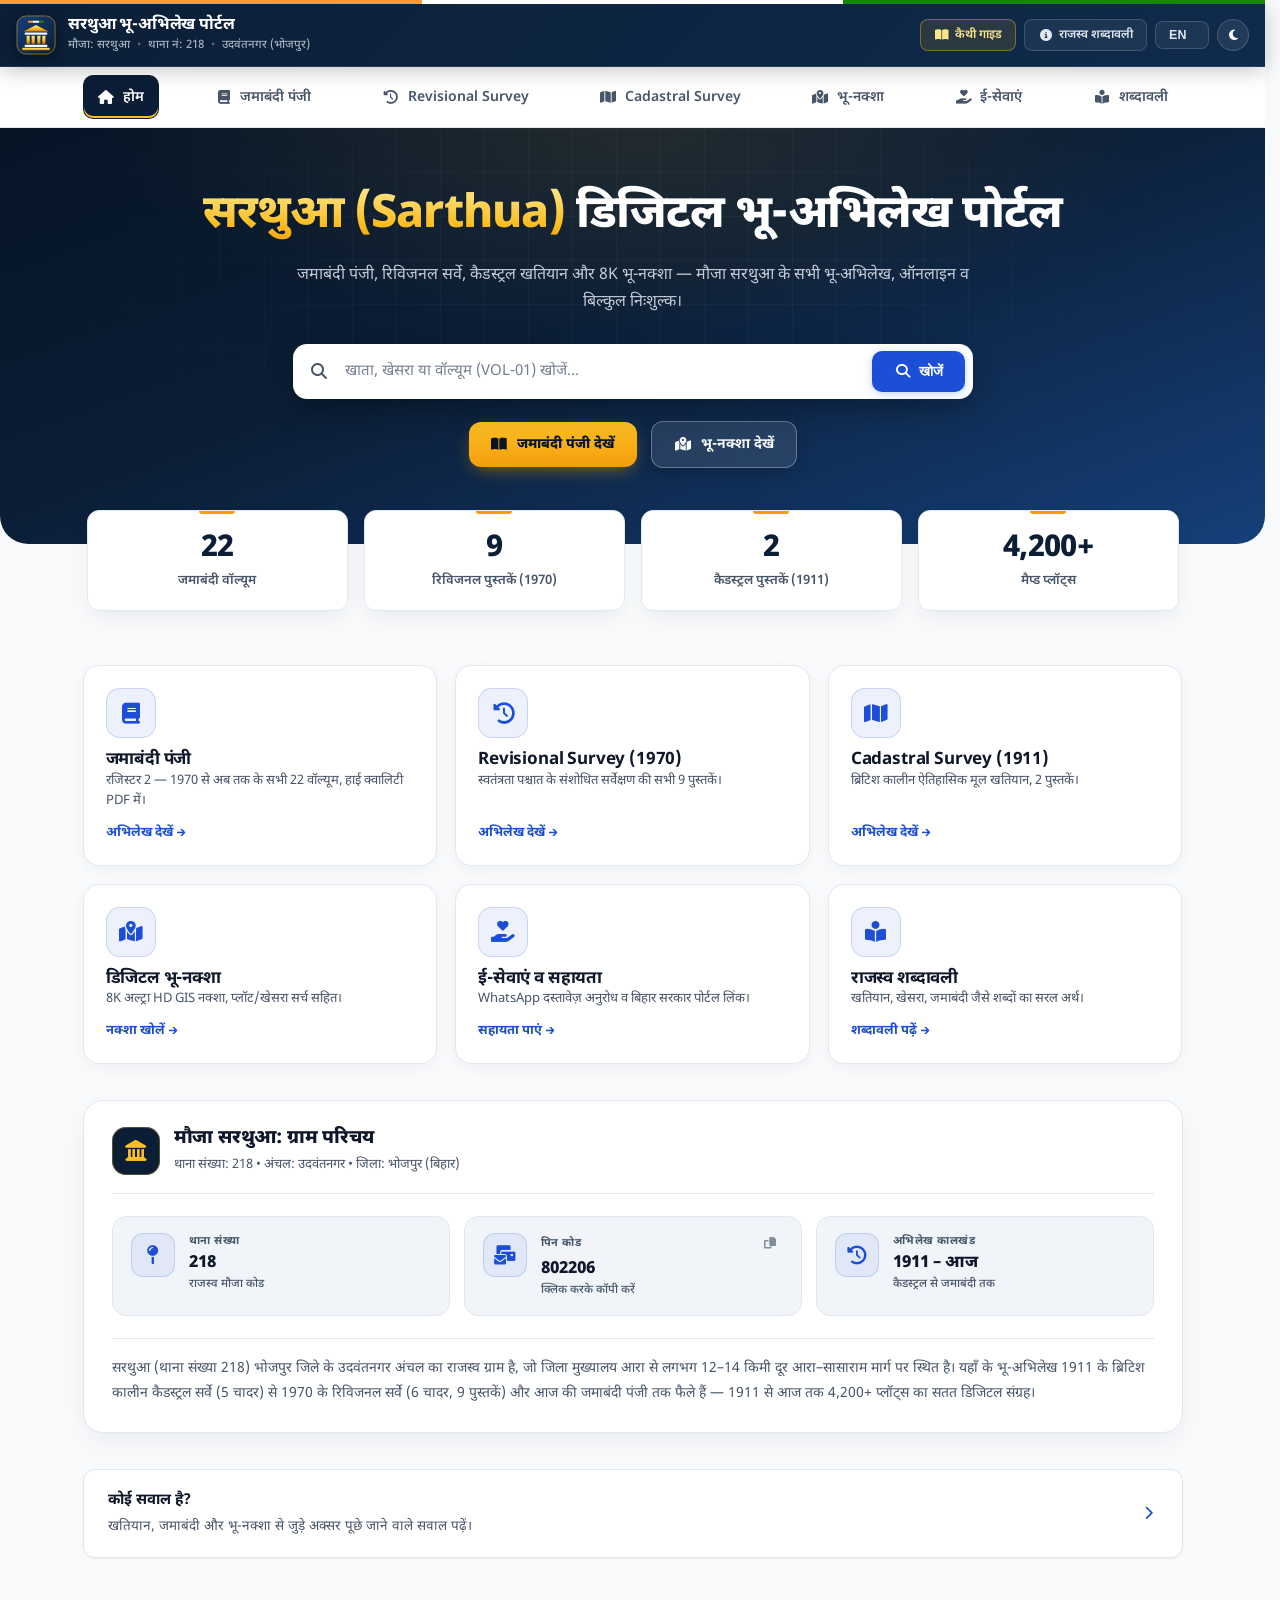
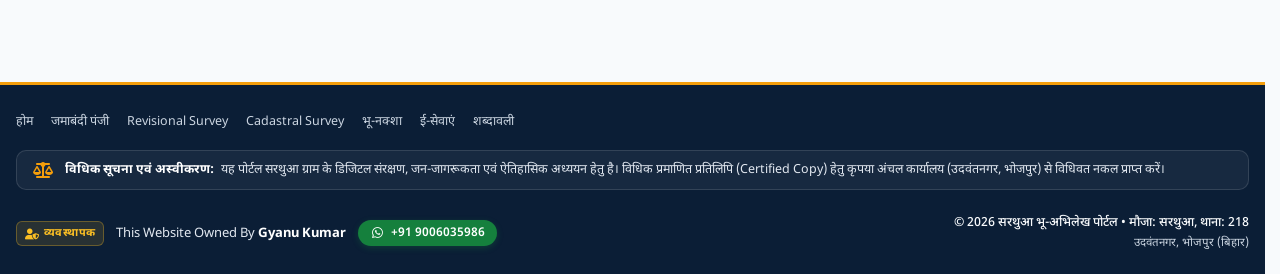
==== index.html @ bd05073a "fix(seo): optimize title lengths to under 60 chars to resolve Bing Webmaster Title too long warning" ====
<!DOCTYPE html>
<html lang="hi" data-theme="light">
<head>
    <meta charset="UTF-8">
    <meta name="viewport" content="width=device-width, initial-scale=1.0">
    <meta name="referrer" content="strict-origin-when-cross-origin">
    <meta name="theme-color" content="#0b1e36">
    <script>(function(){var t;try{t=localStorage.getItem('sarthua_theme');}catch(e){}if(t!=='light'&&t!=='dark')t=window.matchMedia&&matchMedia('(prefers-color-scheme: dark)').matches?'dark':'light';document.documentElement.setAttribute('data-theme',t);})();</script>

    <title>सरथुआ डिजिटल भू-अभिलेख पोर्टल | Sarthua Bhu-Abhilekh</title>
    <meta name="description" content="सरथुआ (थाना 218, उदवंतनगर, भोजपुर) का डिजिटल भू-अभिलेख पोर्टल। 1911 कैडस्ट्रल खतियान, 1970 रिविजनल सर्वे, जमाबंदी पंजी व 8K भू-नक्शा ऑनलाइन निःशुल्क देखें।">
    <meta name="author" content="सरथुआ ग्राम पंचायत एवं डिजिटल भू-अभिलेख संग्रह">
    <meta name="robots" content="index, follow, max-image-preview:large, max-snippet:-1, max-video-preview:-1">
    <link rel="canonical" href="https://sarthua.in/">

    <meta property="og:type" content="website">
    <meta property="og:url" content="https://sarthua.in/">
    <meta property="og:title" content="सरथुआ डिजिटल भू-अभिलेख पोर्टल | Sarthua Bhu-Abhilekh">
    <meta property="og:description" content="1911 कैडस्ट्रल खतियान, 1970 रिविजनल सर्वे, जमाबंदी पंजी और डिजिटल भू-नक्शा के ऐतिहासिक राजस्व अभिलेख ऑनलाइन देखें।">
    <meta property="og:image" content="https://sarthua.in/og-image.png">
    <meta property="og:image:type" content="image/png">
    <meta property="og:image:width" content="1200">
    <meta property="og:image:height" content="630">
    <meta property="og:image:alt" content="सरथुआ भू-अभिलेख पोर्टल - डिजिटल भू-नक्शा एवं राजस्व अभिलेख">
    <meta property="og:locale" content="hi_IN">
    <meta property="og:site_name" content="सरथुआ भू-अभिलेख पोर्टल">

    <meta name="twitter:card" content="summary_large_image">
    <meta name="twitter:title" content="सरथुआ डिजिटल भू-अभिलेख पोर्टल | Sarthua Bhu-Abhilekh">
    <meta name="twitter:description" content="1911 कैडस्ट्रल खतियान, 1970 रिविजनल सर्वे, जमाबंदी पंजी और डिजिटल भू-नक्शा के ऐतिहासिक राजस्व अभिलेख ऑनलाइन देखें।">
    <meta name="twitter:image" content="https://sarthua.in/og-image.png">
    <meta name="geo.region" content="IN-BR">
    <meta name="geo.placename" content="Sarthua, Bhojpur, Bihar, India">
    <meta name="geo.position" content="25.5034;84.5937">
    <meta name="ICBM" content="25.5034, 84.5937">
    <script type="application/ld+json">
{
  "@context": "https://schema.org",
  "@graph": [
    {
      "@type": "WebSite",
      "@id": "https://sarthua.in/#website",
      "url": "https://sarthua.in/",
      "name": "सरथुआ भू-अभिलेख पोर्टल",
      "alternateName": [
        "Sarthua Bhu-Abhilekh Portal",
        "Sarthua Khatiyan"
      ],
      "description": "मौजा सरथुआ (थाना 218, उदवंतनगर, भोजपुर, बिहार) के खतियान, जमाबंदी पंजी और डिजिटल 8K भू-नक्शा का सार्वजनिक डिजिटल संग्रह।",
      "inLanguage": "hi",
      "publisher": {
        "@id": "https://sarthua.in/#org"
      }
    },
    {
      "@type": "Organization",
      "@id": "https://sarthua.in/#org",
      "name": "सरथुआ भू-अभिलेख पोर्टल",
      "alternateName": "Sarthua Bhu-Abhilekh Portal",
      "url": "https://sarthua.in/",
      "logo": "https://sarthua.in/icon-512.png",
      "founder": {
        "@type": "Person",
        "name": "Gyanu Kumar"
      },
      "contactPoint": {
        "@type": "ContactPoint",
        "telephone": "+91-9006035986",
        "contactType": "customer support",
        "availableLanguage": [
          "hi",
          "en"
        ]
      },
      "areaServed": {
        "@id": "https://sarthua.in/#place"
      }
    },
    {
      "@type": "Place",
      "@id": "https://sarthua.in/#place",
      "name": "सरथुआ (Sarthua)",
      "description": "मौजा सरथुआ, थाना संख्या 218, अंचल उदवंतनगर, जिला भोजपुर, बिहार",
      "address": {
        "@type": "PostalAddress",
        "addressLocality": "Sarthua",
        "addressRegion": "Bihar",
        "postalCode": "802206",
        "addressCountry": "IN"
      },
      "geo": {
        "@type": "GeoCoordinates",
        "latitude": 25.5034,
        "longitude": 84.5937
      },
      "containedInPlace": {
        "@type": "AdministrativeArea",
        "name": "Bhojpur, Bihar"
      }
    },
    {
      "@type": "Dataset",
      "@id": "https://sarthua.in/#dataset",
      "name": "सरथुआ मौजा भू-राजस्व एवं खतियान अभिलेख (थाना 218)",
      "description": "मौजा सरथुआ के 4,200+ प्लॉट्स, 22 वॉल्यूम जमाबंदी पंजी, 9 वॉल्यूम रिविजनल सर्वे (1970) एवं 2 वॉल्यूम कैडस्ट्रल सर्वे (1911) का डिजिटल संग्रह।",
      "url": "https://sarthua.in/",
      "creator": {
        "@id": "https://sarthua.in/#org"
      },
      "isAccessibleForFree": true,
      "temporalCoverage": "1911/2026",
      "spatialCoverage": {
        "@id": "https://sarthua.in/#place"
      }
    }
  ]
}
    </script>

    <link rel="icon" type="image/svg+xml" href="favicon.svg">
    <link rel="icon" type="image/png" sizes="32x32" href="favicon-32x32.png">
    <link rel="icon" type="image/png" sizes="16x16" href="favicon-16x16.png">
    <link rel="alternate icon" type="image/x-icon" href="favicon.ico">
    <link rel="apple-touch-icon" sizes="180x180" href="apple-touch-icon.png">
    <link rel="manifest" href="manifest.json">

    <link rel="preconnect" href="https://fonts.googleapis.com">
    <link rel="preconnect" href="https://fonts.gstatic.com" crossorigin>

    <link rel="stylesheet" href="style.min.css?v=10.5">
    <link rel="preload" href="/fonts/fa-solid.woff2" as="font" type="font/woff2" crossorigin>
    <link rel="preload" as="style" href="https://fonts.googleapis.com/css2?family=Plus+Jakarta+Sans:wght@400;500;600;700;800&family=Noto+Sans+Devanagari:wght@400;500;600;700&display=swap" onload="this.onload=null;this.rel='stylesheet'">
    <noscript><link rel="stylesheet" href="https://fonts.googleapis.com/css2?family=Plus+Jakarta+Sans:wght@400;500;600;700;800&family=Noto+Sans+Devanagari:wght@400;500;600;700&display=swap"></noscript>
    <script>
    (function () {
        var hashMap = { jamabandi: 'jamabandi', revisional: 'revisional-survey', cadastral: 'cadastral-survey', bhunaksha: 'bhu-naksha', map: 'bhu-naksha', services: 'services' };
        var hash = (window.location.hash || '').replace('#', '').trim();
        if (hashMap[hash]) { window.location.replace(hashMap[hash]); return; }
        var q = new URLSearchParams(window.location.search).get('q');
        if (q) { window.location.replace('jamabandi?q=' + encodeURIComponent(q)); }
    })();
    </script>
</head>
<body>
    <div class="gov-tricolor-ribbon"></div>

    <header class="portal-navbar">
        <div class="container">
            <div class="navbar-inner">
                <div class="navbar-brand">
                    <a href="/" class="brand-crest" aria-label="होम पेज पर जाएं">
                        <img src="favicon.svg" width="40" height="40" alt="" decoding="async">
                    </a>
                    <div class="brand-info">
                        <p class="brand-title" data-en="Sarthua Bhu-Abhilekh Portal">सरथुआ भू-अभिलेख पोर्टल</p>
                        <div class="brand-meta">
                            <span data-en="Mauja: Sarthua">मौजा: सरथुआ</span> <span class="meta-sep">•</span>
                            <span data-en="Thana No: 218">थाना नं: 218</span> <span class="meta-sep">•</span>
                            <span data-en="Udwantnagar (Bhojpur)">उदवंतनगर (भोजपुर)</span>
                        </div>
                    </div>
                </div>

                <div class="navbar-actions">
                    <a href="https://docs.sarthua.in/support/Support_EBook_Kaithi.pdf"
                       target="_blank" rel="noopener" class="nav-btn nav-btn--accent" title="कैथी से देवनागरी रूपांतरण गाइड">
                        <i class="fas fa-book-open" aria-hidden="true"></i> <span data-en="Kaithi Guide">कैथी गाइड</span>
                    </a>

                    <a href="glossary" class="nav-btn nav-btn--outline" title="भू-राजस्व शब्दावली">
                        <i class="fas fa-info-circle" aria-hidden="true"></i> <span data-en="Glossary">राजस्व शब्दावली</span>
                    </a>

                    <button class="nav-btn nav-btn--outline lang-toggle-btn" id="langToggleBtn" onclick="toggleLanguage()" title="Hindi / English" aria-label="भाषा बदलें / Switch language">EN</button>

                    <button class="nav-btn nav-btn--icon" id="themeToggleBtn" onclick="toggleTheme()" title="थीम बदलें" aria-label="डार्क या लाइट थीम बदलें">
                        <i class="fas fa-moon" id="themeIcon" aria-hidden="true"></i>
                    </button>
                </div>
            </div>
        </div>
    </header>

    <nav class="page-nav-wrap">
        <div class="container">
            <div class="page-nav">
                <a href="/" class="page-nav-link active"><i class="fas fa-home" aria-hidden="true"></i> <span data-en="Home">होम</span></a>
                <a href="jamabandi" class="page-nav-link"><i class="fas fa-book" aria-hidden="true"></i> <span data-en="Jamabandi Panji">जमाबंदी पंजी</span></a>
                <a href="revisional-survey" class="page-nav-link"><i class="fas fa-history" aria-hidden="true"></i> <span data-en="Revisional Survey">Revisional Survey</span></a>
                <a href="cadastral-survey" class="page-nav-link"><i class="fas fa-map" aria-hidden="true"></i> <span data-en="Cadastral Survey">Cadastral Survey</span></a>
                <a href="bhu-naksha" class="page-nav-link"><i class="fas fa-map-marked-alt" aria-hidden="true"></i> <span data-en="Bhu-Naksha">भू-नक्शा</span></a>
                <a href="services" class="page-nav-link"><i class="fas fa-hand-holding-heart" aria-hidden="true"></i> <span data-en="E-Services">ई-सेवाएं</span></a>
                <a href="glossary" class="page-nav-link"><i class="fas fa-book-reader" aria-hidden="true"></i> <span data-en="Glossary">शब्दावली</span></a>
            </div>
        </div>
    </nav>
    <section class="hero-section">
        <div class="container">
            <div class="hero-inner">
                <h1 class="hero-title" data-en="Sarthua Digital Land Records Portal"><span class="hero-highlight">सरथुआ (Sarthua)</span> <span class="hero-title-rest">डिजिटल भू-अभिलेख पोर्टल</span></h1>
                <p class="hero-subtitle" data-en="Jamabandi Panji, Revisional Survey, Cadastral Khatiyan and 8K Bhu-Naksha — all land records of Mauja Sarthua, online and completely free.">
                    जमाबंदी पंजी, रिविजनल सर्वे, कैडस्ट्रल खतियान और 8K भू-नक्शा — मौजा सरथुआ के सभी भू-अभिलेख, ऑनलाइन व बिल्कुल निःशुल्क।
                </p>
                <div class="hero-search-wrap">
                    <div class="search-bar-unified">
                        <i class="fas fa-search search-input-icon" aria-hidden="true"></i>
                        <input type="text" id="searchInput"
                               placeholder="खाता, खेसरा या वॉल्यूम (VOL-01) खोजें..."
                               data-ph-en="Search Khata, Khesra or Volume (VOL-01)..."
                               class="search-input-field"
                               aria-label="खाता, खेसरा, या वॉल्यूम संख्या खोजें"
                               autocomplete="off">
                        <button onclick="window.location.href='jamabandi?q='+encodeURIComponent(document.getElementById('searchInput').value)" class="btn btn--search-primary" aria-label="अभिलेख खोजें">
                            <i class="fas fa-search" aria-hidden="true"></i>
                            <span data-en="Search">खोजें</span>
                        </button>
                    </div>
                </div>
                <div class="hero-cta-row">
                    <a href="jamabandi" class="btn btn--gold"><i class="fas fa-book-open" aria-hidden="true"></i> <span data-en="View Jamabandi Panji">जमाबंदी पंजी देखें</span></a>
                    <a href="bhu-naksha" class="btn btn--ghost-light"><i class="fas fa-map-marked-alt" aria-hidden="true"></i> <span data-en="View Bhu-Naksha">भू-नक्शा देखें</span></a>
                </div>
            </div>
        </div>
    </section>

    <div class="stat-grid">
        <div class="stat-card"><div class="stat-number">22</div><div class="stat-label" data-en="Jamabandi Volumes">जमाबंदी वॉल्यूम</div></div>
        <div class="stat-card"><div class="stat-number">9</div><div class="stat-label" data-en="Revisional Books (1970)">रिविजनल पुस्तकें (1970)</div></div>
        <div class="stat-card"><div class="stat-number">2</div><div class="stat-label" data-en="Cadastral Books (1911)">कैडस्ट्रल पुस्तकें (1911)</div></div>
        <div class="stat-card"><div class="stat-number">4,200+</div><div class="stat-label" data-en="Mapped Plots">मैप्ड प्लॉट्स</div></div>
    </div>

    <main class="main-content">
        <div class="container">
            <div class="nav-card-grid">
                <a href="jamabandi" class="nav-card nav-card--jamabandi">
                    <div class="nav-card-icon"><i class="fas fa-book" aria-hidden="true"></i></div>
                    <div>
                        <h2 data-en="Jamabandi Panji">जमाबंदी पंजी</h2>
                        <p data-en="Register II — all 22 volumes from 1970 to present, in high-quality PDF.">रजिस्टर 2 — 1970 से अब तक के सभी 22 वॉल्यूम, हाई क्वालिटी PDF में।</p>
                    </div>
                    <span class="nav-card-arrow" data-en="View Records &rarr;">अभिलेख देखें &rarr;</span>
                </a>
                <a href="revisional-survey" class="nav-card nav-card--revisional">
                    <div class="nav-card-icon"><i class="fas fa-history" aria-hidden="true"></i></div>
                    <div>
                        <h2 data-en="Revisional Survey (1970)">Revisional Survey (1970)</h2>
                        <p data-en="All 9 books of the revised post-independence survey.">स्वतंत्रता पश्चात के संशोधित सर्वेक्षण की सभी 9 पुस्तकें।</p>
                    </div>
                    <span class="nav-card-arrow" data-en="View Records &rarr;">अभिलेख देखें &rarr;</span>
                </a>
                <a href="cadastral-survey" class="nav-card nav-card--cadastral">
                    <div class="nav-card-icon"><i class="fas fa-map" aria-hidden="true"></i></div>
                    <div>
                        <h2 data-en="Cadastral Survey (1911)">Cadastral Survey (1911)</h2>
                        <p data-en="The original British-era historic khatiyan, 2 books.">ब्रिटिश कालीन ऐतिहासिक मूल खतियान, 2 पुस्तकें।</p>
                    </div>
                    <span class="nav-card-arrow" data-en="View Records &rarr;">अभिलेख देखें &rarr;</span>
                </a>
                <a href="bhu-naksha" class="nav-card nav-card--bhunaksha">
                    <div class="nav-card-icon"><i class="fas fa-map-marked-alt" aria-hidden="true"></i></div>
                    <div>
                        <h2 data-en="Digital Bhu-Naksha">डिजिटल भू-नक्शा</h2>
                        <p data-en="8K ultra-HD GIS map with plot/khesra search.">8K अल्ट्रा HD GIS नक्शा, प्लॉट/खेसरा सर्च सहित।</p>
                    </div>
                    <span class="nav-card-arrow" data-en="Open Map &rarr;">नक्शा खोलें &rarr;</span>
                </a>
                <a href="services" class="nav-card nav-card--services">
                    <div class="nav-card-icon"><i class="fas fa-hand-holding-heart" aria-hidden="true"></i></div>
                    <div>
                        <h2 data-en="E-Services &amp; Support">ई-सेवाएं व सहायता</h2>
                        <p data-en="WhatsApp document requests and official Bihar government portal links.">WhatsApp दस्तावेज़ अनुरोध व बिहार सरकार पोर्टल लिंक।</p>
                    </div>
                    <span class="nav-card-arrow" data-en="Get Help &rarr;">सहायता पाएं &rarr;</span>
                </a>
                <a href="glossary" class="nav-card nav-card--glossary">
                    <div class="nav-card-icon"><i class="fas fa-book-reader" aria-hidden="true"></i></div>
                    <div>
                        <h2 data-en="Revenue Glossary">राजस्व शब्दावली</h2>
                        <p data-en="Simple meanings of Khatiyan, Khesra, Jamabandi and other terms.">खतियान, खेसरा, जमाबंदी जैसे शब्दों का सरल अर्थ।</p>
                    </div>
                    <span class="nav-card-arrow" data-en="Read Glossary &rarr;">शब्दावली पढ़ें &rarr;</span>
                </a>
            </div>

            <!-- Village Overview Section (SEO & Public Info) -->
            <section class="village-overview-section" aria-label="मौजा सरथुआ ग्राम विवरण एवं सांख्यिकी">
                <div class="village-overview-card">
                    <div class="voc-header">
                        <div class="voc-title-wrap">
                            <div class="voc-badge-icon"><i class="fas fa-landmark" aria-hidden="true"></i></div>
                            <div>
                                <h2 class="voc-title" data-en="Mauja Sarthua: Village Profile">मौजा सरथुआ: ग्राम परिचय</h2>
                                <p class="voc-subtitle" data-en="Thana No: 218 • Anchal: Udwantnagar • Bhojpur (Bihar)">थाना संख्या: 218 • अंचल: उदवंतनगर • जिला: भोजपुर (बिहार)</p>
                            </div>
                        </div>
                    </div>

                    <div class="voc-grid">
                        <!-- Item 1: Thana -->
                        <div class="voc-item voc-item--thana">
                            <div class="voc-item-icon"><i class="fas fa-map-pin" aria-hidden="true"></i></div>
                            <div class="voc-item-content">
                                <div class="voc-item-label" data-en="Thana No.">थाना संख्या</div>
                                <div class="voc-item-val">218</div>
                                <div class="voc-item-meta" data-en="Official Mauja Code">राजस्व मौजा कोड</div>
                            </div>
                        </div>

                        <!-- Item 2: PIN Code (Interactive) -->
                        <div class="voc-item voc-item--interactive voc-item--pin" onclick="copyVocText('802206', this)" onkeydown="if(event.key==='Enter'||event.key===' '){event.preventDefault();copyVocText('802206', this);}" tabindex="0" role="button" aria-label="पिन कोड कॉपी करें: 802206" title="क्लिक करके पिन कोड कॉपी करें">
                            <div class="voc-item-icon"><i class="fas fa-mail-bulk" aria-hidden="true"></i></div>
                            <div class="voc-item-content">
                                <div class="voc-item-label-wrap">
                                    <span class="voc-item-label" data-en="PIN Code">पिन कोड</span>
                                    <span class="voc-copy-btn" title="कॉपी करें"><i class="fas fa-copy" aria-hidden="true"></i></span>
                                </div>
                                <div class="voc-item-val">802206</div>
                                <div class="voc-item-meta" data-en="Click to Copy PIN">क्लिक करके कॉपी करें</div>
                            </div>
                        </div>

                        <!-- Item 3: Archive Span -->
                        <div class="voc-item voc-item--archive">
                            <div class="voc-item-icon"><i class="fas fa-clock-rotate-left" aria-hidden="true"></i></div>
                            <div class="voc-item-content">
                                <div class="voc-item-label" data-en="Archive Span">अभिलेख कालखंड</div>
                                <div class="voc-item-val" data-en="1911 – Now">1911 – आज</div>
                                <div class="voc-item-meta" data-en="Cadastral to Jamabandi">कैडस्ट्रल से जमाबंदी तक</div>
                            </div>
                        </div>
                    </div>

                    <p class="voc-about" data-en="Sarthua (Thana No. 218) is a revenue village in Udwantnagar Anchal of Bhojpur district, Bihar, about 12–14 km from district headquarters Ara on the Ara–Sasaram road. Its land records run from the 1911 British-era Cadastral Survey (5 sheets) through the 1970 Revisional Survey (6 sheets, 9 books) to today's Jamabandi Panji — a continuous digital archive of 4,200+ plots from 1911 to today.">
                        सरथुआ (थाना संख्या 218) भोजपुर जिले के उदवंतनगर अंचल का राजस्व ग्राम है, जो जिला मुख्यालय आरा से लगभग 12–14 किमी दूर आरा–सासाराम मार्ग पर स्थित है। यहाँ के भू-अभिलेख 1911 के ब्रिटिश कालीन कैडस्ट्रल सर्वे (5 चादर) से 1970 के रिविजनल सर्वे (6 चादर, 9 पुस्तकें) और आज की जमाबंदी पंजी तक फैले हैं — 1911 से आज तक 4,200+ प्लॉट्स का सतत डिजिटल संग्रह।
                    </p>
                </div>
            </section>

            <a href="glossary#faq" class="faq-teaser-card">
                <div>
                    <p class="faq-teaser-title" data-en="Have a question?">कोई सवाल है?</p>
                    <p class="faq-teaser-text" data-en="Read frequently asked questions about Khatiyan, Jamabandi and the Bhu-Naksha.">खतियान, जमाबंदी और भू-नक्शा से जुड़े अक्सर पूछे जाने वाले सवाल पढ़ें।</p>
                </div>
                <i class="fas fa-chevron-right faq-teaser-icon" aria-hidden="true"></i>
            </a>
        </div>
    </main>
    <footer class="portal-footer">
        <div class="container">
            <nav class="footer-nav-links" aria-label="फुटर नेविगेशन">
                <a href="/">होम</a>
                <a href="jamabandi">जमाबंदी पंजी</a>
                <a href="revisional-survey">Revisional Survey</a>
                <a href="cadastral-survey">Cadastral Survey</a>
                <a href="bhu-naksha">भू-नक्शा</a>
                <a href="services">ई-सेवाएं</a>
                <a href="glossary">शब्दावली</a>
            </nav>
            <div class="footer-disclaimer-strip">
                <i class="fas fa-balance-scale disclaimer-strip-icon" aria-hidden="true"></i>
                <div class="disclaimer-strip-text" data-en="Legal Notice &amp; Disclaimer: This portal is for digital preservation, public awareness and historical study of Sarthua village. For a legally certified copy, please obtain it through due process from the Anchal Office (Udwantnagar, Bhojpur).">
                    <strong>विधिक सूचना एवं अस्वीकरण:</strong> यह पोर्टल सरथुआ ग्राम के डिजिटल संरक्षण, जन-जागरूकता एवं ऐतिहासिक अध्ययन हेतु है। विधिक प्रमाणित प्रतिलिपि (Certified Copy) हेतु कृपया अंचल कार्यालय (उदवंतनगर, भोजपुर) से विधिवत नकल प्राप्त करें।
                </div>
            </div>

            <div class="footer-bottom-bar">
                <div class="footer-admin-info">
                    <span class="admin-badge"><i class="fas fa-user-shield" aria-hidden="true"></i> <span data-en="Administrator">व्यवस्थापक</span></span>
                    <span class="admin-owner">This Website Owned By <strong>Gyanu Kumar</strong></span>
                    <a href="https://wa.me/919006035986" target="_blank" class="footer-wa-pill" title="WhatsApp पर संदेश भेजें">
                        <i class="fab fa-whatsapp" aria-hidden="true"></i>
                        <span>+91 9006035986</span>
                    </a>
                </div>

                <div class="footer-copyright">
                    <p>&copy; <span id="copyrightYear">2025</span> <span data-en="Sarthua Bhu-Abhilekh Portal">सरथुआ भू-अभिलेख पोर्टल</span> • <span data-en="Mauja: Sarthua, Thana: 218">मौजा: सरथुआ, थाना: 218</span></p>
                    <span class="footer-sub" data-en="Udwantnagar, Bhojpur (Bihar)">उदवंतनगर, भोजपुर (बिहार)</span>
                </div>
            </div>
        </div>
    </footer>

    <script>
    function copyVocText(text, el) {
        if (navigator.clipboard) {
            navigator.clipboard.writeText(text).then(function() {
                var btn = el.querySelector('.voc-copy-btn');
                if (btn) {
                    var prev = btn.innerHTML;
                    btn.innerHTML = '<i class="fas fa-check" style="color:#10b981;" aria-hidden="true"></i>';
                    setTimeout(function() { btn.innerHTML = prev; }, 1800);
                }
            });
        }
    }
    </script>
    <script src="js/site.js?v=2" defer></script>
</body>
</html>
---- style.min.css ----
:root{--color-white:rgba(255, 255, 255, 1);--color-black:rgba(0, 0, 0, 1);--color-cream-50:rgba(252, 252, 249, 1);--color-cream-100:rgba(255, 255, 253, 1);--color-gray-200:rgba(245, 245, 245, 1);--color-gray-300:rgba(167, 169, 169, 1);--color-gray-400:rgba(119, 124, 124, 1);--color-slate-500:rgba(98, 108, 113, 1);--color-brown-600:rgba(94, 82, 64, 1);--color-charcoal-700:rgba(31, 33, 33, 1);--color-charcoal-800:rgba(38, 40, 40, 1);--color-slate-900:rgba(19, 52, 59, 1);--color-teal-300:rgba(50, 184, 198, 1);--color-teal-400:rgba(45, 166, 178, 1);--color-teal-500:rgba(33, 128, 141, 1);--color-teal-600:rgba(29, 116, 128, 1);--color-teal-700:rgba(26, 104, 115, 1);--color-teal-800:rgba(41, 150, 161, 1);--color-red-400:rgba(255, 84, 89, 1);--color-red-500:rgba(192, 21, 47, 1);--color-orange-400:rgba(230, 129, 97, 1);--color-orange-500:rgba(168, 75, 47, 1);--color-brown-600-rgb:94,82,64;--color-teal-500-rgb:33,128,141;--color-slate-900-rgb:19,52,59;--color-slate-500-rgb:98,108,113;--color-red-500-rgb:192,21,47;--color-red-400-rgb:255,84,89;--color-orange-500-rgb:168,75,47;--color-orange-400-rgb:230,129,97;--color-bg-1:rgba(59, 130, 246, 0.08);--color-bg-2:rgba(245, 158, 11, 0.08);--color-bg-3:rgba(34, 197, 94, 0.08);--color-bg-4:rgba(239, 68, 68, 0.08);--color-bg-5:rgba(147, 51, 234, 0.08);--color-bg-6:rgba(249, 115, 22, 0.08);--color-bg-7:rgba(236, 72, 153, 0.08);--color-bg-8:rgba(6, 182, 212, 0.08);--color-background:#f0f4f8;--color-surface:#ffffff;--color-text:#0f172a;--color-text-secondary:#475569;--color-primary:#1d4ed8;--color-primary-hover:#1e40af;--color-primary-active:#172554;--color-secondary:#e2e8f0;--color-secondary-hover:#cbd5e1;--color-secondary-active:#94a3b8;--color-border:#cbd5e1;--color-btn-primary-text:#ffffff;--color-card-border:#cbd5e1;--color-card-border-inner:#f1f5f9;--color-error:#ef4444;--color-success:#10b981;--color-warning:#f59e0b;--color-info:#3b82f6;--color-focus-ring:rgba(37, 99, 235, 0.25);--color-select-caret:rgba(15, 23, 42, 0.8);--focus-ring:0 0 0 3px var(--color-focus-ring);--focus-outline:2px solid var(--color-primary);--status-bg-opacity:0.15;--status-border-opacity:0.25;--select-caret-light:url("data:image/svg+xml,%3Csvg xmlns='http://www.w3.org/2000/svg' width='16' height='16' viewBox='0 0 24 24' fill='none' stroke='%23134252' stroke-width='2' stroke-linecap='round' stroke-linejoin='round'%3E%3Cpolyline points='6 9 12 15 18 9'%3E%3C/polyline%3E%3C/svg%3E");--select-caret-dark:url("data:image/svg+xml,%3Csvg xmlns='http://www.w3.org/2000/svg' width='16' height='16' viewBox='0 0 24 24' fill='none' stroke='%23f5f5f5' stroke-width='2' stroke-linecap='round' stroke-linejoin='round'%3E%3Cpolyline points='6 9 12 15 18 9'%3E%3C/polyline%3E%3C/svg%3E");--color-success-rgb:33,128,141;--color-error-rgb:192,21,47;--color-warning-rgb:168,75,47;--color-info-rgb:98,108,113;--font-family-base:"Plus Jakarta Sans","Noto Sans Devanagari",-apple-system,BlinkMacSystemFont,"Segoe UI",Roboto,sans-serif;--font-family-mono:"Berkeley Mono",ui-monospace,SFMono-Regular,Menlo,Monaco,Consolas,monospace;--font-size-xs:11px;--font-size-sm:12px;--font-size-base:14px;--font-size-md:14px;--font-size-lg:16px;--font-size-xl:18px;--font-size-2xl:20px;--font-size-3xl:24px;--font-size-4xl:30px;--font-weight-normal:400;--font-weight-medium:500;--font-weight-semibold:550;--font-weight-bold:600;--line-height-tight:1.2;--line-height-normal:1.5;--letter-spacing-tight:-0.01em;--space-0:0;--space-1:1px;--space-2:2px;--space-4:4px;--space-6:6px;--space-8:8px;--space-10:10px;--space-12:12px;--space-16:16px;--space-20:20px;--space-24:24px;--space-32:32px;--radius-sm:6px;--radius-base:8px;--radius-md:10px;--radius-lg:12px;--radius-full:9999px;--shadow-xs:0 1px 2px rgba(0, 0, 0, 0.02);--shadow-sm:0 1px 3px rgba(0, 0, 0, 0.04),0 1px 2px rgba(0, 0, 0, 0.02);--shadow-md:0 4px 6px -1px rgba(0, 0, 0, 0.04),0 2px 4px -1px rgba(0, 0, 0, 0.02);--shadow-lg:0 10px 15px -3px rgba(0, 0, 0, 0.04),0 4px 6px -2px rgba(0, 0, 0, 0.02);--shadow-inset-sm:inset 0 1px 0 rgba(255, 255, 255, 0.15),inset 0 -1px 0 rgba(0, 0, 0, 0.03);--duration-fast:150ms;--duration-normal:250ms;--ease-standard:cubic-bezier(0.16, 1, 0.3, 1);--container-sm:640px;--container-md:768px;--container-lg:1024px;--container-xl:1280px}[data-theme=light]{--color-background:#f8fafc;--color-surface:#ffffff;--color-text:#0f172a;--color-text-secondary:#475569;--color-primary:#1d4ed8;--color-primary-hover:#1e40af;--color-primary-active:#172554;--color-secondary:#f1f5f9;--color-secondary-hover:#e2e8f0;--color-secondary-active:#cbd5e1;--color-border:#e2e8f0;--color-card-border:#e2e8f0;--color-card-border-inner:#f1f5f9;--color-btn-primary-text:#ffffff;--color-error:#ef4444;--color-success:#10b981;--color-warning:#f59e0b;--color-info:#3b82f6;--color-focus-ring:rgba(37, 99, 235, 0.25);--color-select-caret:rgba(15, 23, 42, 0.8)}[data-theme=dark]{--color-background:#0b0f19;--color-surface:#1e293b;--color-text:#f8fafc;--color-text-secondary:#cbd5e1;--color-primary:#38bdf8;--color-primary-hover:#0ea5e9;--color-primary-active:#0284c7;--color-secondary:rgba(255, 255, 255, 0.08);--color-secondary-hover:rgba(255, 255, 255, 0.12);--color-secondary-active:rgba(255, 255, 255, 0.16);--color-border:#334155;--color-card-border:#334155;--color-card-border-inner:#334155;--color-btn-primary-text:#ffffff;--color-error:#f87171;--color-success:#34d399;--color-warning:#fbbf24;--color-info:#60a5fa;--color-focus-ring:rgba(56, 189, 248, 0.3);--color-select-caret:rgba(248, 250, 252, 0.8)}@media (prefers-color-scheme:dark){html:not([data-theme=light]):not([data-theme=dark]){--color-background:#0b0f19;--color-surface:#1e293b;--color-text:#f8fafc;--color-text-secondary:#94a3b8;--color-primary:#38bdf8;--color-primary-hover:#0ea5e9;--color-primary-active:#0284c7;--color-border:#334155;--color-card-border:#334155}}html{overflow-y:scroll;scrollbar-gutter:stable;font-size:var(--font-size-base);font-family:'Noto Sans Devanagari',var(--font-family-base);line-height:var(--line-height-normal);color:var(--color-text);background-color:var(--color-background);-webkit-font-smoothing:antialiased;box-sizing:border-box}body{margin:0;padding:0;background-color:var(--color-background);background-image:radial-gradient(at 10% 10%,rgba(29,78,216,.035) 0,transparent 40%),radial-gradient(at 90% 90%,rgba(16,185,129,.03) 0,transparent 40%);min-height:100vh}*,::after,::before{box-sizing:inherit}h1,h2,h3,h4,h5,h6{margin:0;font-weight:var(--font-weight-semibold);line-height:var(--line-height-tight);color:var(--color-text);letter-spacing:var(--letter-spacing-tight)}h1{font-size:var(--font-size-4xl)}h2{font-size:var(--font-size-3xl)}h3{font-size:var(--font-size-2xl)}h4{font-size:var(--font-size-xl)}h5{font-size:var(--font-size-lg)}h6{font-size:var(--font-size-md)}p{margin:0 0 var(--space-16) 0}a{color:var(--color-primary);text-decoration:none;transition:color var(--duration-fast) var(--ease-standard)}a:hover{color:var(--color-primary-hover)}code,pre{font-family:var(--font-family-mono);font-size:calc(var(--font-size-base) * .95);background-color:var(--color-secondary);border-radius:var(--radius-sm)}code{padding:var(--space-1) var(--space-4)}pre{padding:var(--space-16);margin:var(--space-16) 0;overflow:auto;border:1px solid var(--color-border)}pre code{background:0 0;padding:0}.btn{display:inline-flex;align-items:center;justify-content:center;padding:var(--space-8) var(--space-16);border-radius:var(--radius-base);font-size:var(--font-size-base);font-weight:500;line-height:1.5;cursor:pointer;transition:all var(--duration-normal) var(--ease-standard);border:none;text-decoration:none;position:relative}.btn:focus-visible{outline:0;box-shadow:var(--focus-ring)}.btn--primary{background:var(--color-primary);color:var(--color-btn-primary-text)}.btn--primary:hover{background:var(--color-primary-hover)}.btn--primary:active{background:var(--color-primary-active)}.btn--secondary{background:var(--color-secondary);color:var(--color-text)}.btn--secondary:hover{background:var(--color-secondary-hover)}.btn--secondary:active{background:var(--color-secondary-active)}.btn--outline{background:0 0;border:1px solid var(--color-border);color:var(--color-text)}.btn--outline:hover{background:var(--color-secondary)}.btn--sm{padding:var(--space-4) var(--space-12);font-size:var(--font-size-sm);border-radius:var(--radius-sm)}.btn--lg{padding:var(--space-10) var(--space-20);font-size:var(--font-size-lg);border-radius:var(--radius-md)}.btn--full-width{width:100%}.btn:disabled{opacity:.5;cursor:not-allowed}.form-control{display:block;width:100%;padding:var(--space-8) var(--space-12);font-size:var(--font-size-md);line-height:1.5;color:var(--color-text);background-color:var(--color-surface);border:1px solid var(--color-border);border-radius:var(--radius-base);transition:border-color var(--duration-fast) var(--ease-standard),box-shadow var(--duration-fast) var(--ease-standard)}textarea.form-control{font-family:var(--font-family-base);font-size:var(--font-size-base)}select.form-control{padding:var(--space-8) var(--space-12);-webkit-appearance:none;-moz-appearance:none;appearance:none;background-image:var(--select-caret-light);background-repeat:no-repeat;background-position:right var(--space-12) center;background-size:16px;padding-right:var(--space-32)}@media (prefers-color-scheme:dark){select.form-control{background-image:var(--select-caret-dark)}}[data-color-scheme=dark] select.form-control{background-image:var(--select-caret-dark)}[data-color-scheme=light] select.form-control{background-image:var(--select-caret-light)}.form-control:focus{border-color:var(--color-primary);outline:var(--focus-outline)}.form-label{display:block;margin-bottom:var(--space-8);font-weight:var(--font-weight-medium);font-size:var(--font-size-sm)}.form-group{margin-bottom:var(--space-16)}.card{background-color:var(--color-surface);border-radius:var(--radius-lg);border:1px solid var(--color-card-border);box-shadow:var(--shadow-sm);overflow:hidden;transition:box-shadow var(--duration-normal) var(--ease-standard)}.card:hover{box-shadow:var(--shadow-md)}.card__body{padding:var(--space-16)}.card__footer,.card__header{padding:var(--space-16);border-bottom:1px solid var(--color-card-border-inner)}.status{display:inline-flex;align-items:center;padding:var(--space-6) var(--space-12);border-radius:var(--radius-full);font-weight:var(--font-weight-medium);font-size:var(--font-size-sm)}.status--success{background-color:rgba(var(--color-success-rgb,33,128,141),var(--status-bg-opacity));color:var(--color-success);border:1px solid rgba(var(--color-success-rgb,33,128,141),var(--status-border-opacity))}.status--error{background-color:rgba(var(--color-error-rgb,192,21,47),var(--status-bg-opacity));color:var(--color-error);border:1px solid rgba(var(--color-error-rgb,192,21,47),var(--status-border-opacity))}.status--warning{background-color:rgba(var(--color-warning-rgb,168,75,47),var(--status-bg-opacity));color:var(--color-warning);border:1px solid rgba(var(--color-warning-rgb,168,75,47),var(--status-border-opacity))}.status--info{background-color:rgba(var(--color-info-rgb,98,108,113),var(--status-bg-opacity));color:var(--color-info);border:1px solid rgba(var(--color-info-rgb,98,108,113),var(--status-border-opacity))}.container{width:100%;margin-right:auto;margin-left:auto;padding-right:var(--space-16);padding-left:var(--space-16)}@media (min-width:640px){.container{max-width:var(--container-sm)}}@media (min-width:768px){.container{max-width:var(--container-md)}}@media (min-width:1024px){.container{max-width:var(--container-lg)}}@media (min-width:1280px){.container{max-width:var(--container-xl)}}.flex{display:flex}.flex-col{flex-direction:column}.items-center{align-items:center}.justify-center{justify-content:center}.justify-between{justify-content:space-between}.gap-4{gap:var(--space-4)}.gap-8{gap:var(--space-8)}.gap-16{gap:var(--space-16)}.m-0{margin:0}.mt-8{margin-top:var(--space-8)}.mb-8{margin-bottom:var(--space-8)}.mx-8{margin-left:var(--space-8);margin-right:var(--space-8)}.my-8{margin-top:var(--space-8);margin-bottom:var(--space-8)}.p-0{padding:0}.py-8{padding-top:var(--space-8);padding-bottom:var(--space-8)}.px-8{padding-left:var(--space-8);padding-right:var(--space-8)}.py-16{padding-top:var(--space-16);padding-bottom:var(--space-16)}.px-16{padding-left:var(--space-16);padding-right:var(--space-16)}.block{display:block}.hidden{display:none}.sr-only{position:absolute;width:1px;height:1px;padding:0;margin:-1px;overflow:hidden;clip:rect(0,0,0,0);white-space:nowrap;border-width:0}:focus-visible{outline:var(--focus-outline);outline-offset:2px}[data-color-scheme=dark] .btn--outline{border:1px solid var(--color-border-secondary)}body{font-family:'Noto Sans Devanagari',var(--font-family-base);background:var(--color-background)}.portal-navbar{background:linear-gradient(135deg,var(--brand-navy-900) 0,var(--brand-navy-800) 100%);color:#fff;padding:11px 0;border-bottom:1px solid rgba(255,255,255,.1);position:sticky;top:0;z-index:1000;box-shadow:0 4px 20px rgba(0,0,0,.22);transition:background .25s ease,border-color .25s ease}[data-theme=dark] .portal-navbar{background:#090d16;border-bottom-color:rgba(255,255,255,.08)}.navbar-inner{display:flex;justify-content:space-between;align-items:center;gap:16px;flex-wrap:wrap}.navbar-brand{display:flex;align-items:center;gap:12px}.brand-crest{width:40px;height:40px;display:block;flex-shrink:0;text-decoration:none;border-radius:10px;box-shadow:0 4px 14px rgba(0,0,0,.35);transition:transform .2s ease}.brand-crest:hover{transform:translateY(-1px)}.brand-crest img{display:block;width:100%;height:100%}.brand-info{display:flex;flex-direction:column}.brand-title{margin:0;font-size:1.15rem;font-weight:700;color:#fff;line-height:1.2;letter-spacing:-.01em}.brand-meta{font-size:11.5px;color:rgba(226,232,240,.72);margin-top:2px;font-weight:500}.meta-sep{color:rgba(255,255,255,.3);margin:0 4px}.navbar-actions{display:flex;align-items:center;gap:8px;flex-wrap:wrap}.nav-btn{display:inline-flex;align-items:center;gap:6px;padding:6px 13px;border-radius:8px;font-size:12px;font-weight:600;cursor:pointer;text-decoration:none;transition:all .2s ease;border:1px solid rgba(255,255,255,.16);color:#f8fafc;background:rgba(255,255,255,.08)}.nav-btn:hover{background:rgba(255,255,255,.18);color:#fff;border-color:rgba(255,255,255,.35);transform:translateY(-1px)}.nav-btn--accent{background:rgba(251,191,36,.12);border-color:rgba(251,191,36,.4);color:var(--brand-gold-200)}.nav-btn--accent:hover{background:var(--brand-gold-400);color:var(--brand-navy-900);border-color:var(--brand-gold-400)}.nav-btn--outline{border-color:rgba(255,255,255,.16);color:#e2e8f0;background:rgba(255,255,255,.06)}.nav-btn--outline:hover{color:#fff;border-color:rgba(255,255,255,.35);background:rgba(255,255,255,.14)}.nav-btn--icon{width:32px;height:32px;padding:0;justify-content:center;border-radius:50%;color:#f8fafc;background:rgba(255,255,255,.08);border:1px solid rgba(255,255,255,.16)}.nav-btn--icon:hover{background:rgba(255,255,255,.22);color:#fff}[data-theme=dark] .nav-btn--icon{color:#cbd5e1}.portal-search-hub{padding:28px 0 26px 0;background:radial-gradient(circle at 50% 15%,rgba(37,99,235,.28) 0,transparent 70%),linear-gradient(180deg,#0f2b4c 0,#0b1e36 100%);border-bottom:1px solid rgba(255,255,255,.08);position:relative}[data-theme=dark] .portal-search-hub{background:radial-gradient(circle at 50% 15%,rgba(56,189,248,.15) 0,transparent 70%),linear-gradient(180deg,#0f172a 0,#090d16 100%);border-bottom-color:rgba(255,255,255,.08)}.search-bar-unified{display:flex;align-items:center;position:relative;max-width:780px;margin:0 auto;background:#fff;border:2px solid rgba(255,255,255,.25);border-radius:14px;padding:5px 6px 5px 14px;transition:all .25s cubic-bezier(.16, 1, .3, 1);box-shadow:0 10px 30px -4px rgba(0,0,0,.35)}[data-theme=dark] .search-bar-unified{background:#1e293b;border-color:#334155;box-shadow:0 6px 24px -4px rgba(0,0,0,.4)}.search-bar-unified:focus-within{border-color:#38bdf8;box-shadow:0 0 0 4px rgba(56,189,248,.25),0 12px 36px -4px rgba(0,0,0,.4)}[data-theme=dark] .search-bar-unified:focus-within{border-color:#38bdf8;box-shadow:0 0 0 4px rgba(56,189,248,.15)}.search-input-icon{color:var(--color-text-secondary);font-size:16px;pointer-events:none;margin-right:4px}.search-input-field{flex:1;border:none;background:0 0;padding:10px 12px;font-size:15px;color:var(--color-text);font-family:inherit;outline:0}.search-input-field::placeholder{color:var(--color-text-secondary);opacity:.75}.search-clear-btn{background:0 0;border:none;color:var(--color-text-secondary);cursor:pointer;padding:6px 8px;font-size:15px;transition:color .15s ease;display:inline-flex;align-items:center;justify-content:center}.search-clear-btn:hover{color:#ef4444}.search-mic-btn{display:inline-flex;align-items:center;justify-content:center;width:38px;height:38px;background:#f1f5f9;border:1px solid #e2e8f0;color:#1d4ed8;cursor:pointer;border-radius:9px;font-size:15px;transition:all .2s cubic-bezier(.16, 1, .3, 1);margin:0 6px 0 2px;flex-shrink:0}.search-mic-btn:hover{background:#dbeafe;color:#1e40af;border-color:#bfdbfe;transform:scale(1.05)}[data-theme=dark] .search-mic-btn{background:rgba(255,255,255,.07);border-color:#334155;color:#38bdf8}[data-theme=dark] .search-mic-btn:hover{background:rgba(56,189,248,.15);color:#7dd3fc;border-color:rgba(56,189,248,.3)}.search-mic-btn.listening{background:#fee2e2!important;color:#ef4444!important;border-color:#fca5a5!important;animation:micPulse 1.2s infinite ease-in-out}@keyframes micPulse{0%{transform:scale(1);box-shadow:0 0 0 0 rgba(239,68,68,.4)}50%{transform:scale(1.12);box-shadow:0 0 0 6px rgba(239,68,68,0)}100%{transform:scale(1);box-shadow:0 0 0 0 rgba(239,68,68,0)}}.btn--search-primary{background:var(--brand-blue);color:#fff;border:none;padding:10px 22px;border-radius:10px;font-size:14px;font-weight:600;display:inline-flex;align-items:center;gap:7px;cursor:pointer;transition:all .2s cubic-bezier(.16, 1, .3, 1);white-space:nowrap;box-shadow:0 2px 8px rgba(37,99,235,.28)}.btn--search-primary:hover{background:var(--brand-blue-hover);transform:translateY(-1px);box-shadow:0 4px 14px rgba(37,99,235,.38)}.main-content{padding:14px 0 40px 0}.modern-tab-nav{display:grid;grid-template-columns:repeat(5,1fr);gap:8px;max-width:1100px;margin:0 auto 24px auto;background:var(--color-surface);padding:6px;border-radius:14px;border:1px solid var(--color-border);box-shadow:0 4px 12px rgba(0,0,0,.03)}[data-theme=dark] .modern-tab-nav{background:#1e293b;border-color:#334155;box-shadow:0 4px 16px rgba(0,0,0,.25)}.modern-tab-btn{display:inline-flex;flex-direction:row;align-items:center;justify-content:center;gap:9px;padding:12px 16px;font-size:14px;font-weight:600;color:var(--color-text-secondary);background:0 0;border:1px solid transparent;border-radius:10px;cursor:pointer;transition:all .2s cubic-bezier(.16, 1, .3, 1);min-height:48px}.modern-tab-btn i{font-size:15px;transition:transform .2s ease}.modern-tab-btn:hover{color:#1d4ed8;background:#eff6ff}[data-theme=dark] .modern-tab-btn:hover{background:rgba(255,255,255,.06);color:#f8fafc}.modern-tab-btn:hover i{transform:scale(1.15)}.modern-tab-btn.active{background:linear-gradient(135deg,#1d4ed8,#2563eb);color:#fff;border-color:rgba(255,255,255,.1);box-shadow:0 4px 12px rgba(37,99,235,.35)}.modern-tab-btn.active i{color:#93c5fd}[data-theme=dark] .modern-tab-btn.active{background:linear-gradient(135deg,#2563eb,#3b82f6);color:#fff;box-shadow:0 4px 16px rgba(37,99,235,.45)}.modern-tab-btn.active .tab-badge{background:rgba(255,255,255,.25);color:#fff}.modern-section-header{margin-bottom:16px;padding:16px 22px;background:var(--color-surface);border-radius:14px;border:1px solid var(--color-border);box-shadow:0 2px 10px rgba(15,23,42,.03);display:flex;justify-content:space-between;align-items:center;flex-wrap:wrap;gap:14px;position:relative;overflow:hidden}.modern-section-header::before{content:"";position:absolute;top:0;left:0;width:4px;height:100%;background:linear-gradient(180deg,#1d4ed8 0,#3b82f6 100%);border-top-left-radius:14px;border-bottom-left-radius:14px}[data-theme=dark] .modern-section-header{background:#1e293b;border-color:#334155;box-shadow:0 4px 16px rgba(0,0,0,.25)}[data-theme=dark] .modern-section-header::before{background:linear-gradient(180deg,#38bdf8 0,#0284c7 100%)}.msh-left{display:flex;align-items:center;gap:14px}.msh-icon{width:44px;height:44px;border-radius:11px;background:linear-gradient(135deg,#eff6ff 0,#dbeafe 100%);color:#1d4ed8;border:1px solid #bfdbfe;display:flex;align-items:center;justify-content:center;font-size:18px;flex-shrink:0;box-shadow:0 2px 6px rgba(37,99,235,.08)}.msh-icon--revisional{background:linear-gradient(135deg,#f0fdf4 0,#dcfce7 100%);color:#16a34a;border-color:#bbf7d0;box-shadow:0 2px 6px rgba(22,163,74,.08)}.msh-icon--cadastral{background:linear-gradient(135deg,#faf5ff 0,#f3e8ff 100%);color:#9333ea;border-color:#e9d5ff;box-shadow:0 2px 6px rgba(147,51,234,.08)}.msh-icon--services{background:linear-gradient(135deg,#fff7ed 0,#ffedd5 100%);color:#ea580c;border-color:#fed7aa;box-shadow:0 2px 6px rgba(234,88,12,.08)}[data-theme=dark] .msh-icon{background:rgba(56,189,248,.12);color:#38bdf8;border-color:rgba(56,189,248,.25);box-shadow:none}[data-theme=dark] .msh-icon--revisional{background:rgba(34,197,94,.12);color:#4ade80;border-color:rgba(34,197,94,.25)}[data-theme=dark] .msh-icon--cadastral{background:rgba(168,85,247,.12);color:#c084fc;border-color:rgba(168,85,247,.25)}[data-theme=dark] .msh-icon--services{background:rgba(249,115,22,.12);color:#fb923c;border-color:rgba(249,115,22,.25)}.msh-info h2{margin:0;font-size:1.1rem;font-weight:700;color:var(--color-text);line-height:1.3;letter-spacing:-.01em}.msh-period{font-size:12.5px;color:var(--color-text-secondary);display:block;margin-top:3px;font-weight:500}.msh-badges{display:flex;align-items:center;gap:8px;flex-wrap:wrap}.msh-pill{display:inline-flex;align-items:center;gap:6px;font-size:12px;font-weight:600;color:#1e293b;background:#f1f5f9;border:1px solid #cbd5e1;padding:5px 12px;border-radius:20px}.msh-pill strong{color:#0f172a;font-weight:700}.msh-pill--status{background:#eff6ff;border-color:#bfdbfe;color:#1d4ed8}[data-theme=dark] .msh-pill{background:rgba(255,255,255,.05);border-color:#334155;color:#e2e8f0}[data-theme=dark] .msh-pill strong{color:#f8fafc}[data-theme=dark] .msh-pill--status{background:rgba(56,189,248,.12);border-color:rgba(56,189,248,.3);color:#38bdf8}.modern-section-header h3{color:var(--color-text);margin:0;font-size:1.05rem;font-weight:700;display:flex;align-items:center;gap:10px}.modern-section-header p{color:var(--color-text-secondary);margin:0;font-size:12.5px;font-weight:500}.modern-table-container{background:var(--color-surface);border-radius:14px;overflow:hidden;box-shadow:0 4px 20px -4px rgba(15,23,42,.05);border:1px solid var(--color-border);min-height:420px;contain:layout}[data-theme=dark] .modern-table-container{background:#1e293b;border-color:#334155;box-shadow:0 6px 24px -4px rgba(0,0,0,.4)}.table-responsive{overflow-x:auto;-webkit-overflow-scrolling:touch}.modern-table{width:100%;border-collapse:collapse;font-size:13.5px;text-align:left;table-layout:fixed}.modern-table th{background:#f8fafc;color:#1e293b;font-weight:700;font-size:11.5px;text-transform:uppercase;letter-spacing:.05em;padding:14px 18px;border-bottom:1.5px solid var(--color-border);position:sticky;top:0;z-index:10;white-space:nowrap}[data-theme=dark] .modern-table th{background:#0f172a;color:#e2e8f0;border-bottom-color:#334155}.modern-table th i{margin-right:6px;color:#64748b;font-size:11.5px}.text-right{text-align:right!important}.modern-table td.col-sr,.modern-table th.col-sr{width:68px;text-align:center}.modern-table td.col-vol,.modern-table th.col-vol{width:130px}.modern-table td.col-khata,.modern-table th.col-khata{width:auto}.modern-table td.col-pages,.modern-table th.col-pages{width:110px}.modern-table td.col-size,.modern-table th.col-size{width:110px}.modern-table td.col-action,.modern-table th.col-action{width:145px;text-align:right}.modern-table td{padding:13px 18px;border-bottom:1px solid #f1f5f9;vertical-align:middle;color:var(--color-text);font-size:13.5px;transition:background .15s ease}[data-theme=dark] .modern-table td{border-bottom-color:#334155;color:#f1f5f9}.modern-table tr:hover td{background:#f8fafc}[data-theme=dark] .modern-table tr:hover td{background:rgba(56,189,248,.05)}.sr-badge{font-family:var(--font-family-mono, monospace);font-weight:700;font-size:12px;color:#0f172a;display:inline-flex;align-items:center;justify-content:center;min-width:28px;height:24px;padding:0 6px;border-radius:6px;background:#f1f5f9;border:1px solid #cbd5e1}[data-theme=dark] .sr-badge{background:#0f172a;border-color:#334155;color:#f8fafc}.vol-badge{display:inline-flex;align-items:center;gap:6px;padding:4px 10px;border-radius:6px;font-family:var(--font-family-mono, monospace);font-weight:700;font-size:12.5px;background:#eff6ff;color:#1d4ed8;border:1px solid #bfdbfe;white-space:nowrap}.vol-badge i{color:#3b82f6;font-size:11px}[data-theme=dark] .vol-badge{background:rgba(56,189,248,.1);color:#38bdf8;border-color:rgba(56,189,248,.25)}[data-theme=dark] .vol-badge i{color:#38bdf8}.vol-badge--revisional{background:#f0fdf4;color:#15803d;border-color:#bbf7d0}.vol-badge--revisional i{color:#22c55e}[data-theme=dark] .vol-badge--revisional{background:rgba(34,197,94,.1);color:#4ade80;border-color:rgba(34,197,94,.25)}.vol-badge--cadastral{background:#faf5ff;color:#7e22ce;border-color:#e9d5ff}.vol-badge--cadastral i{color:#a855f7}[data-theme=dark] .vol-badge--cadastral{background:rgba(168,85,247,.1);color:#c084fc;border-color:rgba(168,85,247,.25)}.khata-badge{font-size:13px;font-weight:600;color:var(--color-text);line-height:1.4;display:inline-block;max-width:280px}.page-pill{display:inline-flex;align-items:center;gap:5px;font-size:13px;font-weight:600;color:var(--color-text)}.page-pill i{color:#94a3b8;font-size:11.5px}.page-pill small{font-size:11px;color:var(--color-text-secondary);font-weight:400}.size-pill{display:inline-flex;align-items:center;font-size:12px;font-weight:600;color:#1e293b;background:#f1f5f9;padding:3px 8px;border-radius:6px;border:1px solid #cbd5e1;white-space:nowrap}[data-theme=dark] .size-pill{background:#0f172a;border-color:#334155;color:#f8fafc}.meta-muted{color:#475569;font-weight:500;font-size:13px}[data-theme=dark] .meta-muted{color:#cbd5e1}.action-buttons{display:flex;align-items:center;justify-content:flex-end;gap:8px}.btn--view,.btn-action-view{background:linear-gradient(135deg,#1d4ed8 0,#2563eb 100%);color:#fff;border:1px solid rgba(29,78,216,.4);padding:7px 15px;border-radius:8px;font-size:12.5px;font-weight:600;display:inline-flex;align-items:center;gap:7px;cursor:pointer;box-shadow:0 2px 6px rgba(37,99,235,.22);transition:all .2s cubic-bezier(.16, 1, .3, 1);white-space:nowrap}.btn--view i,.btn-action-view i{font-size:12px;transition:transform .15s ease}.btn--view:hover,.btn-action-view:hover{background:linear-gradient(135deg,#1e40af 0,#1d4ed8 100%);color:#fff;border-color:#1e40af;box-shadow:0 4px 12px rgba(29,78,216,.35);transform:translateY(-1.5px)}.btn--view:hover i,.btn-action-view:hover i{transform:scale(1.15)}[data-theme=dark] .btn--view,[data-theme=dark] .btn-action-view{background:linear-gradient(135deg,#0284c7 0,#0369a1 100%);border-color:rgba(56,189,248,.35);color:#f0f9ff;box-shadow:0 2px 8px rgba(2,132,199,.25)}[data-theme=dark] .btn--view:hover,[data-theme=dark] .btn-action-view:hover{background:linear-gradient(135deg,#0ea5e9 0,#0284c7 100%);box-shadow:0 4px 14px rgba(56,189,248,.35)}.btn--disabled,.btn-status-pill{background:#f1f5f9;color:#1e293b;border:1px solid #cbd5e1;padding:6px 12px;border-radius:7px;font-size:12px;font-weight:600;cursor:not-allowed;display:inline-flex;align-items:center;gap:6px;white-space:nowrap}.btn--disabled span,.btn-status-pill span{color:#1e293b;font-weight:600}.btn--disabled i,.btn-status-pill i{color:#475569;font-size:12px}.btn-status-pill--unavailable{background:#f1f5f9;color:#1e293b;border:1px solid #cbd5e1}.btn-status-pill--unavailable span{color:#1e293b;font-weight:600}[data-theme=dark] .btn--disabled,[data-theme=dark] .btn-status-pill,[data-theme=dark] .btn-status-pill--unavailable{background:rgba(255,255,255,.08);border-color:#334155;color:#f8fafc}[data-theme=dark] .btn--disabled span,[data-theme=dark] .btn-status-pill span,[data-theme=dark] .btn-status-pill--unavailable span{color:#f8fafc}[data-theme=dark] .btn--disabled i,[data-theme=dark] .btn-status-pill i{color:#cbd5e1}.table-empty-state{text-align:center;padding:40px 20px!important;color:var(--color-text-secondary)}.table-empty-state i{font-size:28px;margin-bottom:10px;display:block;opacity:.4;color:#94a3b8}.table-empty-state p{margin:0;font-size:14px;font-weight:500}.modern-services-grid{display:grid;grid-template-columns:repeat(auto-fit,minmax(350px,1fr));gap:var(--space-24)}.modern-service-card{background:var(--color-surface);border:1px solid var(--color-card-border);border-radius:var(--radius-lg);padding:var(--space-24);transition:all var(--duration-normal) var(--ease-standard);position:relative;overflow:hidden}.modern-service-card::before{content:'';position:absolute;top:0;left:0;width:4px;height:100%;background:linear-gradient(135deg,#059669,#10b981);transform:scaleY(0);transition:transform var(--duration-normal) var(--ease-standard)}.modern-service-card:hover::before{transform:scaleY(1)}.modern-service-card:hover{transform:translateY(-6px);box-shadow:0 12px 32px rgba(0,0,0,.1);border-color:var(--color-primary)}.service-icon{font-size:2.5rem;padding:var(--space-16);border-radius:var(--radius-lg);display:inline-flex;align-items:center;justify-content:center;margin-bottom:var(--space-16)}.service-icon--primary{background:linear-gradient(135deg,#1e40af,#3b82f6);color:var(--color-white)}.service-icon--success{background:linear-gradient(135deg,#059669,#10b981);color:var(--color-white)}.service-icon--info{background:linear-gradient(135deg,#0891b2,#06b6d4);color:var(--color-white)}.service-header{display:flex;justify-content:space-between;align-items:flex-start;margin-bottom:var(--space-16)}.service-header h4{color:var(--color-text);font-size:var(--font-size-lg);margin:0}.service-code{background:linear-gradient(135deg,rgba(30,64,175,.1),rgba(5,150,105,.1));color:var(--color-primary);font-size:var(--font-size-xs);font-weight:var(--font-weight-semibold);padding:var(--space-6) var(--space-12);border-radius:var(--radius-full);border:1px solid var(--color-primary)}.service-description{color:var(--color-text-secondary);margin-bottom:var(--space-20);line-height:var(--line-height-normal)}.service-details{margin-bottom:var(--space-24)}.service-detail{display:flex;align-items:center;gap:var(--space-12);padding:var(--space-8) 0;font-size:var(--font-size-sm);color:var(--color-text-secondary);border-bottom:1px solid var(--color-border)}.service-detail:last-child{border-bottom:none}.service-detail i{color:var(--color-primary);width:16px;text-align:center}.btn--whatsapp{background:linear-gradient(135deg,#25d366,#128c7e);color:var(--color-white);font-weight:var(--font-weight-medium);width:100%;text-align:center;padding:var(--space-12) var(--space-20);display:inline-flex;align-items:center;justify-content:center;gap:var(--space-8);min-height:48px}.btn--whatsapp:hover{background:linear-gradient(135deg,#128c7e,#25d366);transform:translateY(-2px);box-shadow:0 8px 24px rgba(37,211,102,.25)}.portal-footer{margin-top:36px;background:var(--brand-navy-900);color:#cbd5e1;padding:28px 0 22px 0;border-top:3px solid var(--brand-gold-500)}[data-theme=dark] .portal-footer{background:#090d16;border-top-color:#1e293b}.footer-disclaimer-strip{display:flex;align-items:center;gap:12px;background:rgba(255,255,255,.05);border:1px solid rgba(255,255,255,.12);border-radius:10px;padding:10px 16px;margin-bottom:20px;font-size:12.5px;line-height:1.5;color:#e2e8f0}.disclaimer-strip-icon{font-size:16px;color:#f59e0b;flex-shrink:0}.disclaimer-strip-text strong{color:#fff;font-weight:700;margin-right:4px}.footer-bottom-bar{display:flex;justify-content:space-between;align-items:center;flex-wrap:wrap;gap:16px;padding-top:4px}.footer-admin-info{display:flex;align-items:center;gap:12px;flex-wrap:wrap}.admin-badge{display:inline-flex;align-items:center;gap:5px;font-size:11px;font-weight:700;text-transform:uppercase;letter-spacing:.04em;padding:3px 8px;border-radius:6px;background:rgba(251,191,36,.12);color:var(--brand-gold-400);border:1px solid rgba(251,191,36,.3)}.admin-owner{font-size:13px;color:#e2e8f0}.admin-owner strong{color:#fff;font-weight:700}.footer-wa-pill{display:inline-flex;align-items:center;gap:6px;padding:4px 12px;border-radius:20px;background:#15803d;color:#fff;font-size:12px;font-weight:600;text-decoration:none;transition:all .2s ease;box-shadow:0 2px 6px rgba(21,128,61,.3)}.footer-wa-pill:hover{background:#16a34a;transform:translateY(-1px);color:#fff}.footer-copyright{text-align:right;font-size:12.5px;color:#cbd5e1}.footer-copyright p{margin:0;color:#f8fafc;font-weight:500}.footer-sub{font-size:11.5px;color:#cbd5e1;display:block;margin-top:2px}@media (max-width:768px){.footer-disclaimer-strip{flex-direction:column;align-items:flex-start;gap:6px}.footer-bottom-bar{flex-direction:column;align-items:flex-start}.footer-copyright{text-align:left}}.status-available{background:linear-gradient(135deg,rgba(5,150,105,.1),rgba(16,185,129,.1));color:#047857;padding:var(--space-4) var(--space-8);border-radius:var(--radius-base);font-size:var(--font-size-xs);font-weight:var(--font-weight-medium);border:1px solid rgba(5,150,105,.3);margin-top:var(--space-4);display:inline-block}.status-not-found{background:linear-gradient(135deg,rgba(220,38,38,.1),rgba(248,113,113,.1));color:#dc2626;padding:var(--space-4) var(--space-8);border-radius:var(--radius-base);font-size:var(--font-size-xs);font-weight:var(--font-weight-medium);border:1px solid rgba(220,38,38,.3);margin-top:var(--space-4);display:inline-block}.modal{position:fixed;top:0;left:0;width:100%;height:100%;background:rgba(0,0,0,.8);display:flex;justify-content:center;align-items:center;z-index:1000;backdrop-filter:blur(4px)}.modal.hidden{display:none}.modal-content{background:var(--color-surface);padding:var(--space-32);border-radius:var(--radius-lg);text-align:center;max-width:400px;border:1px solid var(--color-border);box-shadow:0 25px 50px -12px rgba(0,0,0,.25)}.loading-spinner{width:50px;height:50px;border:4px solid var(--color-border);border-top:4px solid var(--color-primary);border-radius:50%;animation:spin 1s linear infinite;margin:0 auto var(--space-16)}@keyframes spin{0%{transform:rotate(0)}100%{transform:rotate(360deg)}}.tab-content{display:none}.tab-content.active{display:block}@media (max-width:768px){.village-title{font-size:var(--font-size-2xl)}.village-info{grid-template-columns:1fr;gap:var(--space-8)}.stats-grid{grid-template-columns:repeat(2,1fr);gap:var(--space-16)}.search-container{flex-direction:column;align-items:stretch}.modern-tab-nav{grid-template-columns:repeat(2,1fr);gap:6px;padding:4px}.modern-tab-btn{flex-direction:row;justify-content:center;text-align:center;min-height:44px;padding:8px 12px;font-size:13px}.ebook-card{flex-direction:column;text-align:center}.modern-services-grid{grid-template-columns:1fr}.modern-table{font-size:var(--font-size-xs)}.modern-table td,.modern-table th{padding:var(--space-8)}.action-buttons{flex-direction:column}.service-header{flex-direction:column;gap:var(--space-8);align-items:flex-start}}@media (max-width:480px){.stat-card{flex-direction:column;text-align:center;padding:var(--space-16)}.stat-icon{margin-bottom:var(--space-8)}.stat-number{font-size:var(--font-size-2xl)}.modern-section-header{padding:var(--space-16)}.modern-service-card{padding:var(--space-16)}.stats-grid{grid-template-columns:1fr}.modern-table td,.modern-table th{padding:var(--space-6);font-size:var(--font-size-xs)}}@media (hover:none) and (pointer:coarse){.admin-whatsapp,.btn,.btn--view,.btn--whatsapp,.modern-tab-btn{min-height:48px;padding:var(--space-12) var(--space-16)}.modern-table td,.modern-table th{padding:var(--space-12)}}.pdf-modal{position:fixed;inset:0;width:100vw;height:100vh;height:100dvh;background-color:rgba(10,15,29,.92);backdrop-filter:blur(10px);-webkit-backdrop-filter:blur(10px);z-index:99999;display:flex;justify-content:center;align-items:center;opacity:1;visibility:visible;transition:opacity .25s cubic-bezier(.4, 0, .2, 1),visibility .25s ease}.pdf-modal.hidden{opacity:0;visibility:hidden;pointer-events:none}.pdf-modal-container{width:100vw;height:100vh;height:100dvh;background-color:#0b1120;display:flex;flex-direction:column;position:relative;overflow:hidden}.pdf-topbar{height:52px;min-height:52px;padding:0 16px;background:rgba(15,23,42,.9);backdrop-filter:blur(16px);-webkit-backdrop-filter:blur(16px);border-bottom:1px solid rgba(255,255,255,.08);display:flex;align-items:center;justify-content:space-between;gap:12px;z-index:30;color:#f8fafc;transition:transform .3s cubic-bezier(.4, 0, .2, 1),opacity .3s ease}.pdf-topbar-left{display:flex;align-items:center;gap:10px;min-width:0;flex:1}.pdf-file-icon{color:#ef4444;font-size:1.15rem;flex-shrink:0}.pdf-title-meta{display:flex;align-items:center;gap:8px;min-width:0}.pdf-title-text{font-size:.95rem;font-weight:600;color:#f1f5f9;white-space:nowrap;overflow:hidden;text-overflow:ellipsis;max-width:320px}.pdf-doc-badge{font-size:.7rem;font-weight:700;padding:2px 7px;background:rgba(56,189,248,.15);color:#38bdf8;border:1px solid rgba(56,189,248,.3);border-radius:9999px;letter-spacing:.02em;flex-shrink:0}.pdf-topbar-right{display:flex;align-items:center;gap:8px;flex-shrink:0}.pdf-icon-btn{background:rgba(255,255,255,.06);border:1px solid rgba(255,255,255,.1);color:#cbd5e1;height:36px;padding:0 10px;border-radius:8px;display:inline-flex;align-items:center;justify-content:center;gap:6px;cursor:pointer;font-size:.9rem;transition:all .2s ease;user-select:none}.pdf-icon-btn:hover{background:rgba(255,255,255,.15);color:#fff;border-color:rgba(255,255,255,.2)}.pdf-icon-btn:active{transform:scale(.94)}.pdf-btn-label{font-size:.8rem;font-weight:500}.pdf-icon-btn.active{background:rgba(56,189,248,.2);color:#38bdf8;border-color:#38bdf8}.pdf-btn--close{background:rgba(220,38,38,.2);color:#fca5a5;border-color:rgba(220,38,38,.35);width:36px;padding:0}.pdf-btn--close:hover{background:#dc2626;color:#fff;border-color:#dc2626}.pdf-viewport{flex:1;background-color:#090e1a;overflow-y:auto;overflow-x:auto;position:relative;display:block;padding:20px 16px 90px 16px;-webkit-overflow-scrolling:touch;touch-action:pan-x pan-y pinch-zoom;outline:0}.pdf-viewport::-webkit-scrollbar{width:10px;height:10px}.pdf-viewport::-webkit-scrollbar-track{background:rgba(15,23,42,.6)}.pdf-viewport::-webkit-scrollbar-thumb{background:rgba(100,116,139,.4);border-radius:5px;border:2px solid rgba(15,23,42,.6)}.pdf-viewport::-webkit-scrollbar-thumb:hover{background:rgba(56,189,248,.5)}.pdf-canvas-wrapper,.pdf-pages-container{margin:0 auto;width:100%;display:flex;flex-direction:column;align-items:center;gap:24px;padding-bottom:40px}.pdf-page-card{position:relative;background-color:#fff;box-shadow:0 10px 30px -5px rgba(0,0,0,.65),0 0 0 1px rgba(255,255,255,.08);border-radius:4px;margin:0 auto;display:flex;justify-content:center;align-items:center;user-select:none;-webkit-user-select:none;-moz-user-select:none;-ms-user-select:none;-webkit-touch-callout:none;overflow:hidden;transition:box-shadow .2s ease;flex-shrink:0;contain:layout paint}.pdf-page-card:hover{box-shadow:0 14px 36px -4px rgba(0,0,0,.75),0 0 0 1px rgba(56,189,248,.2)}.pdf-page-badge{position:absolute;top:10px;right:12px;background:rgba(15,23,42,.82);backdrop-filter:blur(8px);-webkit-backdrop-filter:blur(8px);color:#f1f5f9;font-size:.74rem;font-weight:700;padding:3px 10px;border-radius:9999px;border:1px solid rgba(255,255,255,.15);box-shadow:0 4px 12px rgba(0,0,0,.4);pointer-events:none;z-index:10;letter-spacing:.03em}.pdf-page-skeleton{position:absolute;inset:0;display:flex;flex-direction:column;align-items:center;justify-content:center;gap:12px;background:linear-gradient(135deg,#1e293b 0,#0f172a 100%);color:#94a3b8;font-size:.88rem;font-weight:500;z-index:2;transition:opacity .25s ease}.pdf-page-skeleton.hidden{opacity:0;pointer-events:none;visibility:hidden}.pdf-page-skeleton .spinner-mini{width:32px;height:32px;border:3px solid rgba(56,189,248,.2);border-top-color:#38bdf8;border-radius:50%;animation:spin .8s linear infinite}#pdfRenderCanvas,.pdf-page-canvas{display:block;box-shadow:none;border-radius:0;background-color:#fff;user-select:none;-webkit-user-select:none;-moz-user-select:none;-ms-user-select:none;-webkit-touch-callout:none;pointer-events:auto;transform:translateZ(0);backface-visibility:hidden;will-change:width,height;image-rendering:auto}.pdf-loading-overlay{position:absolute;inset:0;background:rgba(11,17,32,.85);backdrop-filter:blur(4px);-webkit-backdrop-filter:blur(4px);display:flex;flex-direction:column;align-items:center;justify-content:center;gap:14px;color:#f8fafc;z-index:25;font-size:.95rem;transition:opacity .2s ease}.pdf-loading-overlay.hidden{opacity:0;pointer-events:none}.pdf-bottom-dock{position:fixed;bottom:max(24px,calc(16px + env(safe-area-inset-bottom,0px)));left:50%;transform:translateX(-50%);z-index:100005;pointer-events:none}.pdf-dock-capsule{pointer-events:auto;display:inline-flex;align-items:center;justify-content:center;gap:4px;background:rgba(15,23,42,.94);backdrop-filter:blur(20px);-webkit-backdrop-filter:blur(20px);border:1px solid rgba(255,255,255,.16);border-radius:9999px;padding:6px 12px;box-shadow:0 12px 32px rgba(0,0,0,.65),0 0 15px rgba(56,189,248,.15)}.pdf-dock-btn{background:0 0;border:none;color:#cbd5e1;width:36px;height:36px;border-radius:50%;display:inline-flex;align-items:center;justify-content:center;cursor:pointer;font-size:.9rem;transition:all .18s ease;vertical-align:middle}.pdf-dock-btn:hover{background:rgba(255,255,255,.14);color:#fff}.pdf-dock-btn:active{transform:scale(.9)}.pdf-dock-btn:disabled{opacity:.3;cursor:not-allowed}.pdf-dock-page{display:inline-flex;align-items:center;justify-content:center;gap:4px;padding:0 4px;vertical-align:middle}.pdf-dock-input{width:40px;height:28px;line-height:26px;background:rgba(0,0,0,.35);border:1px solid rgba(255,255,255,.12);border-radius:6px;color:#f8fafc;text-align:center;font-size:.85rem;font-weight:700;padding:0 2px;box-sizing:border-box;vertical-align:middle;-moz-appearance:textfield}.pdf-dock-input::-webkit-inner-spin-button,.pdf-dock-input::-webkit-outer-spin-button{-webkit-appearance:none;margin:0}.pdf-dock-input:focus{outline:0;border-color:#38bdf8;background:rgba(0,0,0,.5)}.pdf-dock-slash{color:#64748b;font-size:.85rem;display:inline-flex;align-items:center;vertical-align:middle}.pdf-dock-total{color:#94a3b8;font-size:.85rem;font-weight:600;min-width:18px;display:inline-flex;align-items:center;vertical-align:middle}.pdf-dock-divider{width:1px;height:20px;background:rgba(255,255,255,.15);margin:0 4px;display:inline-block;vertical-align:middle}.pdf-dock-zoom-btn{background:0 0;border:none;color:#94a3b8;padding:0 8px;height:32px;border-radius:6px;cursor:pointer;font-size:.8rem;font-weight:600;display:inline-flex;align-items:center;justify-content:center;vertical-align:middle;transition:all .18s ease}.pdf-dock-zoom-btn:hover{background:rgba(255,255,255,.1);color:#38bdf8}.pdf-modal-container.pdf-ui-autohide .pdf-topbar{transform:translateY(-100%);opacity:0;pointer-events:none}.pdf-modal-container.pdf-ui-autohide .pdf-bottom-dock{transform:translate(-50%,calc(100% + 48px));opacity:0;pointer-events:none}.pdf-reading-progress{position:absolute;top:54px;left:0;height:3px;background:linear-gradient(90deg,#38bdf8,#818cf8,#c084fc);box-shadow:0 0 10px rgba(56,189,248,.6);z-index:35;transition:width .12s linear,top .3s ease;pointer-events:none}.pdf-modal-container.pdf-ui-autohide .pdf-reading-progress{top:0}.pdf-fab-scroll-top{position:fixed;bottom:max(32px,calc(24px + env(safe-area-inset-bottom,0px)));right:18px;width:44px;height:44px;border-radius:50%;background:rgba(15,23,42,.88);backdrop-filter:blur(16px);-webkit-backdrop-filter:blur(16px);border:1px solid rgba(56,189,248,.35);color:#38bdf8;display:flex;align-items:center;justify-content:center;font-size:1rem;box-shadow:0 10px 25px rgba(0,0,0,.55),0 0 12px rgba(56,189,248,.2);cursor:pointer;z-index:9995;transition:all .25s cubic-bezier(.16, 1, .3, 1)}.pdf-fab-scroll-top:hover{background:#38bdf8;color:#090e1a;transform:translateY(-3px) scale(1.05);box-shadow:0 12px 28px rgba(56,189,248,.45)}.pdf-fab-scroll-top:active{transform:scale(.92)}.pdf-fab-scroll-top.hidden{opacity:0;transform:translateY(20px) scale(.8);pointer-events:none}.pdf-floating-page-pill{position:fixed;bottom:max(22px,calc(16px + env(safe-area-inset-bottom,0px)));left:50%;transform:translateX(-50%);background:rgba(15,23,42,.88);backdrop-filter:blur(16px);-webkit-backdrop-filter:blur(16px);border:1px solid rgba(255,255,255,.15);border-radius:9999px;padding:6px 16px;color:#f1f5f9;font-size:.82rem;font-weight:600;box-shadow:0 8px 24px rgba(0,0,0,.5);z-index:9990;pointer-events:none;transition:opacity .25s ease,transform .25s ease;letter-spacing:.02em}.pdf-floating-page-pill.hidden{opacity:0;transform:translate(-50%,15px);pointer-events:none}@media (max-width:768px){.pdf-topbar{height:48px;min-height:48px;padding:0 10px}.pdf-title-text{max-width:140px;font-size:.84rem}.pdf-reading-progress{top:48px}.pdf-doc-badge{display:none}.pdf-btn-desktop-only{display:none}.pdf-icon-btn{height:32px;padding:0 8px;font-size:.8rem}.pdf-btn--close{width:32px;padding:0}.pdf-viewport{padding:8px 6px calc(80px + env(safe-area-inset-bottom,0px)) 6px}.pdf-pages-container{gap:14px;padding-bottom:20px}.pdf-bottom-dock{bottom:max(18px,calc(12px + env(safe-area-inset-bottom,0px)))}.pdf-dock-capsule{padding:4px 8px;gap:2px;background:rgba(15,23,42,.96)}.pdf-dock-btn{width:32px;height:32px;font-size:.82rem}.pdf-dock-input{width:32px;height:26px;font-size:.8rem;padding:0 2px}.pdf-dock-zoom-btn{padding:0 4px;font-size:.76rem;height:28px}.pdf-fab-scroll-top{width:38px;height:38px;font-size:.88rem;right:12px;bottom:max(22px,calc(16px + env(safe-area-inset-bottom,0px)))}}@media (max-width:480px){.pdf-dock-divider{margin:0 2px}.pdf-dock-capsule{gap:1px;padding:4px 6px}.pdf-title-text{max-width:110px}}.tab-badge{display:inline-flex;align-items:center;justify-content:center;background:var(--color-error,#dc2626);color:#fff;font-size:11px;font-weight:700;border-radius:9999px;padding:2px 7px;margin-left:6px;min-width:18px;height:18px;animation:pulseBadge 1.5s infinite}@keyframes pulseBadge{0%{transform:scale(1)}50%{transform:scale(1.1)}100%{transform:scale(1)}}.gov-tricolor-ribbon{height:4px;width:100%;background:linear-gradient(90deg,var(--tricolor-saffron) 0 33.33%,#fff 33.33% 66.66%,var(--tricolor-green) 66.66% 100%);position:relative;z-index:1001}.top-utility-bar{background:#0f172a;color:#e2e8f0;font-size:12.5px;padding:6px 0;border-bottom:1px solid rgba(255,255,255,.08);position:relative;z-index:1000}.utility-content{display:flex;justify-content:space-between;align-items:center;flex-wrap:wrap;gap:12px}.utility-left{display:flex;align-items:center;gap:12px;flex-wrap:wrap}.gov-badge{display:inline-flex;align-items:center;gap:6px;background:rgba(255,153,51,.15);color:#fb923c;font-weight:600;padding:3px 10px;border-radius:9999px;font-size:11.5px;border:1px solid rgba(255,153,51,.3)}.live-date-pill{color:#94a3b8;font-size:12px;display:inline-flex;align-items:center;gap:5px}.utility-right{display:flex;align-items:center;gap:10px}.utility-btn{background:rgba(255,255,255,.08);border:1px solid rgba(255,255,255,.12);color:#e2e8f0;font-size:12px;font-weight:600;padding:4px 10px;border-radius:6px;cursor:pointer;display:inline-flex;align-items:center;gap:6px;transition:all .2s ease}.utility-btn:hover{background:rgba(255,255,255,.18);color:#38bdf8;border-color:rgba(56,189,248,.4)}.theme-toggle-btn{width:28px;height:28px;padding:0;justify-content:center;border-radius:50%}.search-input-wrapper{position:relative;flex:1;display:flex;align-items:center}.search-input-wrapper .search-icon{position:absolute;left:14px;color:var(--color-text-secondary);font-size:15px;pointer-events:none}.modern-search-input{width:100%;padding:12px 75px 12px 42px;border-radius:10px;border:1.5px solid var(--color-border);background:var(--color-surface);color:var(--color-text);font-size:14.5px;font-family:inherit;transition:all .25s ease;box-shadow:0 2px 6px rgba(0,0,0,.04)}.modern-search-input:focus{outline:0;border-color:var(--color-primary);box-shadow:0 0 0 3px rgba(33,128,141,.18)}.service-actions-group{display:flex;gap:10px;margin-top:14px}.btn--full{flex:1;text-align:center;justify-content:center}.btn--outline{background:0 0!important;border:1.5px solid #25d366!important;color:#25d366!important}.btn--outline:hover{background:#25d366!important;color:#fff!important}.govt-portal-services{margin-top:36px;padding-top:24px;border-top:1px dashed var(--color-border)}.govt-services-grid{display:grid;grid-template-columns:repeat(auto-fit,minmax(260px,1fr));gap:16px;margin-top:16px}.govt-card{display:flex;align-items:center;gap:14px;background:var(--color-surface);border:1px solid var(--color-card-border);border-radius:12px;padding:16px 18px;text-decoration:none;transition:all .25s ease;box-shadow:0 2px 5px rgba(0,0,0,.03)}.govt-card:hover{transform:translateY(-3px);border-color:var(--color-primary);box-shadow:0 6px 16px rgba(0,0,0,.08)}.govt-card-icon{width:44px;height:44px;border-radius:10px;display:flex;align-items:center;justify-content:center;font-size:20px;flex-shrink:0}.govt-card-content{flex:1;min-width:0}.govt-card-content h4{margin:0 0 3px 0;font-size:14px;font-weight:700;color:var(--color-text);line-height:1.3}.govt-card-content p{margin:0;font-size:12px;color:var(--color-text-secondary);line-height:1.4}.govt-arrow{color:var(--color-text-secondary);font-size:13px;transition:transform .2s ease}.govt-card:hover .govt-arrow{color:var(--color-primary);transform:translateX(4px)}.interactive-modal{position:fixed;top:0;left:0;width:100vw;height:100vh;z-index:10000;display:flex;align-items:center;justify-content:center;padding:16px;opacity:1;visibility:visible;transition:opacity .25s ease,visibility .25s ease}.interactive-modal.hidden{opacity:0;visibility:hidden;pointer-events:none}.interactive-modal-overlay{position:absolute;top:0;left:0;width:100%;height:100%;background:rgba(15,23,42,.65);backdrop-filter:blur(4px)}.interactive-modal-container{position:relative;background:var(--color-surface);border-radius:16px;box-shadow:0 20px 40px rgba(0,0,0,.25);width:100%;max-width:580px;max-height:90vh;overflow:hidden;display:flex;flex-direction:column;z-index:10;animation:modalScaleUp .25s cubic-bezier(.16,1,.3,1);border:1px solid var(--color-card-border)}.glossary-container{max-width:780px}@keyframes modalScaleUp{0%{transform:scale(.95);opacity:0}100%{transform:scale(1);opacity:1}}.interactive-modal-header{padding:18px 24px;background:linear-gradient(135deg,rgba(33,128,141,.08),rgba(245,158,11,.05));border-bottom:1px solid var(--color-border);display:flex;justify-content:space-between;align-items:center}.modal-title-wrap{display:flex;align-items:center;gap:14px}.modal-header-icon{font-size:26px;color:var(--color-primary)}.modal-title{margin:0;font-size:18px;font-weight:700;color:var(--color-text)}.modal-subtitle{margin:2px 0 0 0;font-size:12.5px;color:var(--color-text-secondary)}.modal-close-btn{background:0 0;border:none;font-size:28px;line-height:1;color:var(--color-text-secondary);cursor:pointer;padding:0 4px;border-radius:6px;transition:all .2s ease}.modal-close-btn:hover{color:var(--color-error);background:rgba(239,68,68,.1)}.interactive-modal-body{padding:20px 24px;overflow-y:auto}.glossary-body{max-height:60vh}.form-group{margin-bottom:14px}.form-group label{display:block;font-size:13px;font-weight:600;margin-bottom:6px;color:var(--color-text)}.form-group label i{color:var(--color-primary);margin-right:4px}.form-group label .required{color:var(--color-error)}.form-control,.form-control-static{width:100%;padding:10px 14px;border-radius:8px;border:1px solid var(--color-border);background:var(--color-background);color:var(--color-text);font-size:14px;font-family:inherit;transition:border-color .2s ease,box-shadow .2s ease}.form-control-static{background:rgba(33,128,141,.08);font-weight:600;color:var(--color-primary);border-color:rgba(33,128,141,.25);cursor:default}.form-control:focus{outline:0;border-color:var(--color-primary);box-shadow:0 0 0 3px rgba(33,128,141,.18)}.form-row{display:grid;grid-template-columns:1fr 1fr;gap:14px}.modal-info-banner{display:flex;align-items:center;gap:10px;background:rgba(37,211,102,.1);border:1px solid rgba(37,211,102,.3);color:#15803d;font-size:12.5px;padding:10px 14px;border-radius:8px;margin:14px 0 18px 0;line-height:1.4}.modal-info-banner i{font-size:18px;color:#25d366;flex-shrink:0}.modal-actions{display:flex;justify-content:flex-end;gap:12px}.interactive-modal-footer{padding:14px 24px;background:var(--color-surface);border-top:1px solid var(--color-border);display:flex;justify-content:flex-end}.glossary-grid{display:grid;grid-template-columns:repeat(auto-fit,minmax(320px,1fr));gap:16px}.glossary-card{background:var(--color-background);border:1px solid var(--color-border);border-left:4px solid var(--color-primary);border-radius:10px;padding:14px 16px;transition:transform .2s ease,box-shadow .2s ease}.glossary-card:hover{transform:translateY(-2px);box-shadow:0 4px 12px rgba(0,0,0,.05)}.glossary-term{font-size:14.5px;font-weight:700;color:var(--color-primary);margin-bottom:6px;display:flex;align-items:center;gap:8px}.glossary-desc{margin:0;font-size:13px;line-height:1.55;color:var(--color-text)}[data-theme=dark]{--color-cream-50:#0b1120;--color-cream-100:#1e293b;--color-surface:#1e293b;--color-background:#0f172a;--color-text:#f8fafc;--color-text-secondary:#94a3b8;--color-border:#334155;--color-card-border:#334155;--color-card-border-inner:#334155;--color-gray-200:#1e293b;--color-primary:#38bdf8;--color-primary-hover:#0ea5e9;--color-slate-900:#f8fafc}[data-theme=dark] .modern-header{background:linear-gradient(135deg,#0f172a 0,#1e293b 100%);border-bottom:1px solid #334155}[data-theme=dark] .village-title{color:#f8fafc}[data-theme=dark] .ebook-card{background:#1e293b;border-color:#334155}[data-theme=dark] .stat-card{background:#1e293b;border-color:#334155}[data-theme=dark] .modern-table th{background:#0f172a;color:#e2e8f0;border-bottom-color:#334155}[data-theme=dark] .modern-table td{border-bottom-color:#334155;color:#f1f5f9}[data-theme=dark] .modern-table tr:hover{background:rgba(56,189,248,.06)}[data-theme=dark] .modal-info-banner{background:rgba(34,197,94,.15);color:#4ade80}@media (max-width:768px){.utility-content{flex-direction:column;align-items:flex-start;gap:8px}.utility-right{width:100%;justify-content:space-between}.form-row{grid-template-columns:1fr;gap:10px}.service-actions-group{flex-direction:column}.quick-chips-wrapper{overflow-x:auto;white-space:nowrap;padding-bottom:6px}.govt-services-grid{grid-template-columns:1fr}}.sarthua-map-card{background:var(--color-surface);border:1px solid var(--color-card-border);border-radius:var(--radius-lg);overflow:hidden;box-shadow:0 4px 20px -4px rgba(15,23,42,.08);display:flex;flex-direction:column}.map-toolbar{display:flex;justify-content:space-between;align-items:center;padding:10px 16px;background:#f8fafc;border-bottom:1px solid var(--color-border);gap:12px;flex-wrap:wrap}[data-theme=dark] .map-toolbar{background:#0f172a;border-bottom-color:#334155}.map-toolbar-left{display:flex;align-items:center;gap:10px}.map-search-wrap{display:flex;align-items:center;background:var(--color-surface);border:1.5px solid var(--color-border);border-radius:8px;padding:2px 4px 2px 10px;gap:8px;box-shadow:0 1px 3px rgba(0,0,0,.05)}.map-search-wrap i{color:var(--color-primary);font-size:13px}.map-search-wrap input{border:none;background:0 0;outline:0;font-size:13px;color:var(--color-text);font-family:inherit;width:180px}.map-toolbar-center{display:flex;align-items:center;gap:8px;flex-wrap:wrap}.map-survey-switcher{display:inline-flex;align-items:center;background:var(--color-secondary,#f1f5f9);border:1px solid var(--color-border,#e2e8f0);border-radius:9px;padding:3px;gap:3px}[data-theme=dark] .map-survey-switcher{background:#1e293b;border-color:#334155}.map-survey-btn{background:0 0;border:none;padding:5px 11px;border-radius:6px;font-size:11.5px;font-weight:700;color:var(--color-text-secondary,#475569);cursor:pointer;display:inline-flex;align-items:center;gap:5px;transition:all .2s cubic-bezier(.16, 1, .3, 1)}.map-survey-btn:hover{color:var(--color-text,#0f172a)}.map-survey-btn.active{background:#fff;color:var(--color-primary,#1d4ed8);box-shadow:0 1px 4px rgba(0,0,0,.12)}[data-theme=dark] .map-survey-btn.active{background:#0284c7;color:#fff;box-shadow:0 2px 8px rgba(2,132,199,.4)}.map-sheet-switcher{display:inline-flex;align-items:center;background:var(--color-secondary,#f1f5f9);border:1px solid var(--color-border,#e2e8f0);border-radius:9px;padding:3px 5px;gap:3px}[data-theme=dark] .map-sheet-switcher{background:#1e293b;border-color:#334155}.sheet-switcher-label{font-size:11.5px;font-weight:700;color:var(--color-text-secondary,#475569);padding:0 5px;display:inline-flex;align-items:center;gap:4px}[data-theme=dark] .sheet-switcher-label{color:#94a3b8}.map-sheet-btn{background:0 0;border:1px solid transparent;padding:4px 9px;border-radius:6px;font-size:12px;font-weight:700;color:var(--color-text-secondary,#475569);cursor:pointer;transition:all .2s cubic-bezier(.16, 1, .3, 1)}.map-sheet-btn:hover{background:rgba(37,99,235,.1);color:var(--color-primary,#1d4ed8)}.map-sheet-btn.active{background:var(--color-primary,#1d4ed8);color:#fff;border-color:var(--color-primary,#1d4ed8);box-shadow:0 2px 6px rgba(29,78,216,.3)}[data-theme=dark] .map-sheet-btn.active{background:#0284c7;color:#fff;border-color:#0284c7;box-shadow:0 2px 8px rgba(2,132,199,.4)}.map-toolbar-right{display:flex;align-items:center;gap:8px}.map-actions-group{display:flex;align-items:center;gap:6px}.map-action-btn{background:var(--color-surface);border:1px solid var(--color-border);color:var(--color-text);height:32px;padding:0 10px;border-radius:6px;font-size:12px;font-weight:600;display:inline-flex;align-items:center;justify-content:center;gap:5px;cursor:pointer;transition:all .2s ease;text-decoration:none}.map-action-btn:hover{background:var(--color-secondary);border-color:var(--color-primary);color:var(--color-primary)}.map-action-btn--download{background:#eff6ff;border-color:#bfdbfe;color:#1d4ed8}.map-action-btn--download:hover{background:#1d4ed8;color:#fff}.map-action-btn--pdf{background:#fef2f2;border-color:#fecaca;color:#dc2626}.map-action-btn--pdf:hover{background:#dc2626;color:#fff}.sarthua-map-canvas{width:100%;height:640px;min-height:500px;background:#faebd0;position:relative;outline:0;cursor:grab}.sarthua-map-canvas:active{cursor:grabbing}[data-theme=dark] .sarthua-map-canvas{background:#0f172a}.map-fullscreen-active .sarthua-map-canvas{height:calc(100vh - 90px)}.vector-plot-label{background:0 0!important;border:none!important;text-align:center;pointer-events:none;display:flex;align-items:center;justify-content:center}.vector-plot-label span{font-family:var(--font-family-mono, monospace);font-size:11px;font-weight:700;color:#2b2214;text-shadow:0 0 2px #faebd0,0 0 4px #faebd0;letter-spacing:-.02em}[data-theme=dark] .vector-plot-label span{color:#f8fafc;text-shadow:0 0 3px #0f172a}.map-footer-hint{display:flex;justify-content:space-around;align-items:center;padding:8px 16px;background:#f8fafc;border-top:1px solid var(--color-border);font-size:11.5px;color:var(--color-text-secondary);flex-wrap:wrap;gap:12px}[data-theme=dark] .map-footer-hint{background:#0f172a;border-top-color:#334155}.mfh-item{display:inline-flex;align-items:center;gap:6px}.mfh-item i{color:var(--color-primary)}.mfh-item strong{color:var(--color-text)}.custom-map-pulse-marker{position:relative;display:flex;align-items:center;justify-content:center}.pulse-dot{width:28px;height:28px;background:#dc2626;color:#fff;border-radius:50%;display:flex;align-items:center;justify-content:center;font-size:12px;box-shadow:0 2px 8px rgba(220,38,38,.5);z-index:2;border:2px solid #fff}.pulse-ring{position:absolute;width:44px;height:44px;border:3px solid #ef4444;border-radius:50%;animation:pulseRing 1.5s cubic-bezier(.215,.61,.355,1) infinite;z-index:1}@keyframes pulseRing{0%{transform:scale(.5);opacity:1}100%{transform:scale(1.6);opacity:0}}.sarthua-leaflet-popup .leaflet-popup-content-wrapper{background:var(--color-surface,#fff);color:var(--color-text,#0f172a);border-radius:12px;padding:0;box-shadow:0 10px 30px -5px rgba(0,0,0,.35);border:1px solid var(--color-border,#cbd5e1);overflow:hidden}[data-theme=dark] .sarthua-leaflet-popup .leaflet-popup-content-wrapper{background:#1e293b;border-color:#334155;box-shadow:0 12px 36px rgba(0,0,0,.6)}.sarthua-leaflet-popup .leaflet-popup-content{margin:0;line-height:1.4}.sarthua-leaflet-popup .leaflet-popup-tip{background:var(--color-surface,#fff)}[data-theme=dark] .sarthua-leaflet-popup .leaflet-popup-tip{background:#1e293b}.map-plot-popup{padding:14px 16px}.mpp-header{border-bottom:1px solid var(--color-border,#e2e8f0);padding-bottom:8px;margin-bottom:10px}.mpp-badge{font-size:11px;color:var(--color-primary,#1d4ed8);font-weight:600;display:block}.mpp-title{margin:2px 0 0 0;font-size:15px;color:var(--color-text,#0f172a);font-weight:700}[data-theme=dark] .mpp-title{color:#f8fafc}.mpp-body{font-size:12.5px;display:flex;flex-direction:column;gap:6px;margin-bottom:12px}.mpp-row{display:flex;justify-content:space-between;align-items:center;color:var(--color-text-secondary,#475569);font-size:12px}[data-theme=dark] .mpp-row{color:#94a3b8}.mpp-row strong{color:var(--color-text,#0f172a);font-weight:600}[data-theme=dark] .mpp-row strong{color:#f8fafc}.mpp-row .text-mono{font-family:var(--font-family-mono, monospace);font-size:11.5px;letter-spacing:.03em}.mpp-chouhaddi{margin-top:4px;padding:6px 8px;background:rgba(37,99,235,.06);border-radius:6px;border-left:3px solid var(--color-primary,#1d4ed8);font-size:11px;line-height:1.4;color:var(--color-text-secondary,#475569)}[data-theme=dark] .mpp-chouhaddi{background:rgba(56,189,248,.08);border-left-color:#38bdf8;color:#cbd5e1}.mpp-actions{display:flex;gap:6px;flex-wrap:wrap}.mpp-actions .btn{flex:1;text-align:center;white-space:nowrap}.sarthua-vector-tooltip{background:rgba(15,23,42,.94)!important;backdrop-filter:blur(8px)!important;-webkit-backdrop-filter:blur(8px)!important;color:#f8fafc!important;border:1px solid rgba(56,189,248,.4)!important;border-radius:8px!important;padding:5px 9px!important;box-shadow:0 4px 16px rgba(0,0,0,.5)!important;font-size:12px!important}.sarthua-vector-tooltip::before{border-top-color:rgba(15,23,42,.94)!important}.vector-plot-tooltip{display:flex;flex-direction:column;gap:2px}.vpt-khasra{font-size:12px;font-weight:700;color:#38bdf8}.vpt-area,.vpt-khata{font-size:11px;color:#cbd5e1}.sarthua-geo-pin{background:0 0!important;border:none!important}.geo-pin-wrap{position:relative;width:32px;height:42px}.geo-pin-body{position:absolute;top:0;left:0;width:32px;height:42px;display:flex;align-items:flex-start;justify-content:center;color:#ef4444;font-size:34px;filter:drop-shadow(0 4px 8px rgba(0, 0, 0, .5));animation:bouncePin .4s cubic-bezier(.175,.885,.32,1.275)}.geo-pin-pulse{position:absolute;bottom:0;left:16px;width:22px;height:22px;margin-left:-11px;margin-bottom:-11px;border-radius:50%;background:rgba(239,68,68,.45);box-shadow:0 0 14px rgba(239,68,68,.85);animation:pinPulseRing 1.8s infinite ease-out;pointer-events:none}@keyframes bouncePin{0%{transform:translateY(-24px) scale(.6);opacity:0}100%{transform:translateY(0) scale(1);opacity:1}}@keyframes pinPulseRing{0%{transform:scale(.3);opacity:1}100%{transform:scale(2.5);opacity:0}}.sarthua-leaflet-popup .leaflet-popup-content-wrapper{background:#fff;border-radius:12px;box-shadow:0 10px 25px -5px rgba(0,0,0,.25),0 8px 10px -6px rgba(0,0,0,.2);padding:0;overflow:hidden;border:1px solid #e2e8f0}[data-theme=dark] .sarthua-leaflet-popup .leaflet-popup-content-wrapper{background:#1e293b;border-color:#334155;color:#f8fafc}.sarthua-leaflet-popup .leaflet-popup-content{margin:0;line-height:1.4}.map-plot-popup{padding:14px 16px}.mpp-header{border-bottom:1px solid #f1f5f9;padding-bottom:8px;margin-bottom:10px}[data-theme=dark] .mpp-header{border-bottom-color:#334155}.mpp-badge{display:inline-block;font-size:11px;font-weight:600;color:#2563eb;background:#eff6ff;padding:2px 8px;border-radius:4px;margin-bottom:4px}[data-theme=dark] .mpp-badge{color:#60a5fa;background:rgba(37,99,235,.2)}.mpp-title{margin:0;font-size:15px;font-weight:700;color:#0f172a}[data-theme=dark] .mpp-title{color:#f8fafc}.mpp-body{display:flex;flex-direction:column;gap:6px;font-size:12.5px;margin-bottom:12px}.mpp-row{display:flex;justify-content:space-between;align-items:center;color:#64748b}[data-theme=dark] .mpp-row{color:#94a3b8}.mpp-row strong{color:#1e293b}[data-theme=dark] .mpp-row strong{color:#f1f5f9}.mpp-actions{display:flex;gap:8px;padding-top:6px}.mpp-actions .btn{flex:1;text-align:center;justify-content:center}@media (max-width:768px){.map-toolbar{flex-direction:column;align-items:stretch}.map-toolbar-center,.map-toolbar-left,.map-toolbar-right{justify-content:center}.map-search-wrap input{width:100%}.sarthua-map-canvas{height:480px}}.faq-list{display:flex;flex-direction:column;gap:10px}.faq-item{background:var(--color-surface);border:1px solid var(--color-card-border);border-radius:var(--radius-md,10px);padding:14px 16px}.faq-item summary{cursor:pointer;font-weight:600;color:var(--color-text);list-style:none}.faq-item summary::-webkit-details-marker{display:none}.faq-item summary::before{content:'\f078';font-family:'Font Awesome 6 Free';font-weight:900;margin-right:10px;font-size:.8em;color:var(--color-text-secondary);display:inline-block;transition:transform .2s ease}.faq-item[open] summary::before{transform:rotate(180deg)}.faq-item p{margin:10px 0 0 0;color:var(--color-text-secondary);line-height:1.6;font-size:.92rem}:root{--brand-navy-950:#061426;--brand-navy-900:#0b1e36;--brand-navy-800:#0f2b4c;--brand-navy-700:#15407a;--brand-blue:#1d4ed8;--brand-blue-hover:#1e40af;--brand-gold-200:#fde68a;--brand-gold-400:#fbbf24;--brand-gold-500:#f59e0b;--brand-gold-600:#d97706;--brand-gold-700:#b45309;--tricolor-saffron:#ff9933;--tricolor-green:#138808;--brand-tint:rgba(29, 78, 216, 0.08);--brand-tint-border:rgba(29, 78, 216, 0.18);--brand-ink:var(--brand-navy-900);--gradient-hero:linear-gradient(135deg, #07152b 0%, #0c234b 45%, #10326b 80%, #173b7a 100%);--gradient-gold:linear-gradient(135deg, var(--brand-gold-200) 0%, var(--brand-gold-400) 50%, var(--brand-gold-600) 100%);--gradient-banner:linear-gradient(120deg, rgba(11, 30, 54, 0.06) 0%, rgba(245, 158, 11, 0.05) 100%);--shadow-premium:0 24px 60px -12px rgba(7, 21, 43, 0.45)}[data-theme=dark]{--brand-tint:rgba(56, 189, 248, 0.1);--brand-tint-border:rgba(56, 189, 248, 0.22);--brand-ink:var(--brand-gold-400)}.page-nav-wrap{background:var(--color-surface);border-bottom:1px solid var(--color-border);overflow-x:auto;scrollbar-width:none}.page-nav-wrap::-webkit-scrollbar{display:none}.page-nav{display:flex;flex-wrap:nowrap;justify-content:space-between;gap:4px;max-width:1100px;margin:0 auto;padding:8px 0}.page-nav-link{display:inline-flex;align-items:center;justify-content:center;gap:8px;flex:0 0 auto;padding:10px 14px;font-size:14px;font-weight:600;white-space:nowrap;color:var(--color-text-secondary);background:0 0;border:1px solid transparent;border-radius:10px;text-decoration:none;cursor:pointer;transition:background .2s ease,color .2s ease;min-height:44px}.page-nav-link:hover{background:var(--brand-tint);color:var(--color-text)}.page-nav-link.active{background:var(--brand-navy-900);color:#fff;box-shadow:inset 0 -2px 0 var(--brand-gold-400)}[data-theme=dark] .page-nav-link.active{background:var(--brand-tint);color:var(--brand-gold-400);border-color:var(--brand-tint-border)}@media (max-width:1024px){.page-nav-link{padding:9px 10px;font-size:13px;gap:6px}}.lang-toggle-btn{font-weight:700;font-size:12.5px;letter-spacing:.02em;min-width:54px}.hero-section{position:relative;background:radial-gradient(ellipse 60% 70% at 50% 0,rgba(251,191,36,.1) 0,transparent 70%),linear-gradient(160deg,var(--brand-navy-950) 0,var(--brand-navy-900) 45%,var(--brand-navy-700) 100%);color:#f8fafc;padding:60px 0 76px;overflow:hidden;border-radius:0 0 28px 28px}.hero-section::before{content:'';position:absolute;inset:0;background-image:linear-gradient(rgba(255,255,255,.035) 1px,transparent 1px),linear-gradient(90deg,rgba(255,255,255,.035) 1px,transparent 1px);background-size:44px 44px;-webkit-mask-image:radial-gradient(ellipse 70% 80% at 50% 30%,#000 20%,transparent 75%);mask-image:radial-gradient(ellipse 70% 80% at 50% 30%,#000 20%,transparent 75%);pointer-events:none}.hero-inner{position:relative;z-index:1;max-width:860px;margin:0 auto;text-align:center;display:flex;flex-direction:column;align-items:center}.hero-title{font-size:clamp(28px, 4.8vw, 46px);font-weight:800;line-height:1.25;margin:0 auto 16px auto;text-align:center;color:#fff!important;letter-spacing:-.02em}.hero-highlight{background:linear-gradient(180deg,var(--brand-gold-200) 0,var(--brand-gold-400) 60%,var(--brand-gold-500) 100%);-webkit-background-clip:text;background-clip:text;-webkit-text-fill-color:transparent;display:inline-block}.hero-title-rest{color:#fff!important;display:inline-block}.hero-subtitle{font-size:16px;color:rgba(226,232,240,.85);line-height:1.7;margin:0 auto 28px auto;max-width:680px;text-align:center}.hero-search-wrap{position:relative;z-index:1;width:100%;max-width:680px;margin:0 auto}.hero-search-wrap .search-bar-unified{margin:0 auto;width:100%;max-width:100%}.hero-cta-row{display:flex;flex-wrap:wrap;align-items:center;justify-content:center;gap:14px;margin:22px auto 0 auto}.btn--gold{background:linear-gradient(180deg,var(--brand-gold-400) 0,var(--brand-gold-500) 100%);color:var(--brand-navy-950)!important;border:none;font-weight:800;padding:12px 22px;border-radius:12px;display:inline-flex;align-items:center;gap:9px;box-shadow:0 6px 18px -6px rgba(245,158,11,.6);transition:all .25s cubic-bezier(.16, 1, .3, 1)}.btn--gold:hover{transform:translateY(-2px);box-shadow:0 10px 24px -6px rgba(245,158,11,.7);filter:brightness(1.05)}.btn--gold:active{transform:scale(.98)}.btn--ghost-light{background:rgba(255,255,255,.1);color:#f8fafc!important;border:1.5px solid rgba(255,255,255,.3);font-weight:700;padding:12px 22px;border-radius:12px;display:inline-flex;align-items:center;gap:9px;backdrop-filter:blur(8px);-webkit-backdrop-filter:blur(8px);box-shadow:0 4px 16px rgba(0,0,0,.2);transition:all .25s cubic-bezier(.16, 1, .3, 1)}.btn--ghost-light:hover{background:rgba(255,255,255,.16);border-color:rgba(255,255,255,.55);color:#fff!important;transform:translateY(-2px)}.btn--ghost-light:active{transform:scale(.98)}.stat-grid{display:grid;grid-template-columns:repeat(auto-fit,minmax(160px,1fr));gap:16px;margin:-34px auto 40px auto;max-width:1100px;position:relative;z-index:2;padding:0 var(--space-4,16px)}.stat-card{background:var(--color-surface);border:1px solid var(--color-card-border);border-radius:var(--radius-lg);padding:20px 18px;text-align:center;box-shadow:0 8px 24px -4px rgba(15,23,42,.08);transition:all .25s cubic-bezier(.16, 1, .3, 1);position:relative;overflow:hidden}.stat-card::before{content:'';position:absolute;top:0;left:50%;width:36px;height:3px;border-radius:0 0 3px 3px;background:var(--brand-gold-500);transform:translateX(-50%);transition:width .25s ease}.stat-card:hover{transform:translateY(-4px);box-shadow:0 16px 36px -8px rgba(15,23,42,.16)}.stat-card:hover::before{width:100%}.stat-number{font-size:30px;font-weight:800;color:var(--brand-ink);line-height:1.2;letter-spacing:-.02em;font-variant-numeric:tabular-nums}.stat-label{font-size:13px;color:var(--color-text-secondary);font-weight:600;margin-top:4px}.nav-card-grid{display:grid;grid-template-columns:repeat(auto-fit,minmax(280px,1fr));gap:18px;margin:0 auto 36px auto;max-width:1100px}.nav-card{display:flex;flex-direction:column;gap:12px;background:var(--color-surface);border:1px solid var(--color-card-border);border-radius:16px;padding:22px;text-decoration:none;color:var(--color-text);box-shadow:0 4px 16px -2px rgba(15,23,42,.06);position:relative;overflow:hidden;transition:transform .28s cubic-bezier(.16, 1, .3, 1),box-shadow .28s ease,border-color .28s ease}.nav-card:hover{transform:translateY(-4px);box-shadow:0 18px 36px -10px var(--card-glow,rgba(0,0,0,.15));border-color:var(--brand-tint-border)}.nav-card:active{transform:scale(.98)}.nav-card:hover .nav-card-arrow{transform:translateX(6px);color:var(--card-accent)}.nav-card{--card-accent:var(--color-primary);--card-glow:rgba(15, 23, 42, 0.14)}.nav-card-icon{width:50px;height:50px;border-radius:14px;display:flex;align-items:center;justify-content:center;background:var(--brand-tint);border:1px solid var(--brand-tint-border);color:var(--color-primary);font-size:21px;transition:background .25s ease,color .25s ease,border-color .25s ease}.nav-card:focus-visible .nav-card-icon,.nav-card:hover .nav-card-icon{background:var(--brand-navy-900);border-color:var(--brand-navy-900);color:var(--brand-gold-400)}.nav-card h2{margin:0;font-size:17px;font-weight:700;color:var(--color-text)}.nav-card p{margin:0;color:var(--color-text-secondary);font-size:13px;line-height:1.55}.nav-card-arrow{margin-top:auto;color:var(--card-accent,var(--color-primary));font-weight:700;font-size:13px;display:inline-flex;align-items:center;gap:5px;transition:transform .25s ease,color .25s ease}.village-overview-section{max-width:1100px;margin:0 auto 36px auto}.village-overview-card{background:var(--color-surface);border:1px solid var(--color-card-border);border-radius:20px;padding:26px 28px;box-shadow:0 10px 30px -6px rgba(15,23,42,.08);position:relative;overflow:hidden}.voc-header{display:flex;align-items:center;justify-content:space-between;border-bottom:1.5px solid var(--color-border);padding-bottom:18px;margin-bottom:22px;flex-wrap:wrap;gap:14px}.voc-title-wrap{display:flex;align-items:center;gap:14px}.voc-badge-icon{width:48px;height:48px;border-radius:14px;background:var(--brand-navy-900);color:var(--brand-gold-400);display:flex;align-items:center;justify-content:center;font-size:21px;box-shadow:inset 0 0 0 1px rgba(251,191,36,.3);flex-shrink:0}.voc-title{margin:0;font-size:19px;font-weight:800;color:var(--color-text);line-height:1.3}.voc-subtitle{margin:3px 0 0 0;font-size:13px;color:var(--color-text-secondary)}.voc-grid{display:grid;grid-template-columns:repeat(3,1fr);gap:14px;margin-bottom:22px}@media (max-width:960px){.voc-grid{grid-template-columns:repeat(2,1fr)}}@media (max-width:560px){.voc-grid{grid-template-columns:1fr}}.voc-item{display:flex;align-items:flex-start;gap:14px;background:var(--color-secondary);border:1px solid var(--color-border);border-radius:14px;padding:16px 18px;transition:transform .25s cubic-bezier(.16, 1, .3, 1),box-shadow .25s ease,border-color .25s ease,background .25s ease;position:relative}.voc-item:hover{border-color:var(--brand-tint-border);transform:translateY(-3px);background:var(--color-surface);box-shadow:0 10px 24px -4px rgba(15,23,42,.1)}.voc-item-icon{width:44px;height:44px;border-radius:12px;display:flex;align-items:center;justify-content:center;font-size:19px;flex-shrink:0;box-shadow:0 4px 10px rgba(0,0,0,.06)}.voc-item-icon{background:var(--brand-tint);color:var(--color-primary);border:1px solid var(--brand-tint-border);box-shadow:none}.voc-item-content{flex:1;min-width:0}.voc-item-label-wrap{display:flex;align-items:center;justify-content:space-between;gap:8px}.voc-item-label{font-size:11px;font-weight:700;text-transform:uppercase;letter-spacing:.05em;color:var(--color-text-secondary)}.voc-item-val{font-size:16.5px;font-weight:800;color:var(--color-text);margin:3px 0 2px 0;line-height:1.35;word-break:break-word}.voc-item-meta{font-size:11.5px;color:var(--color-text-secondary);font-weight:500}.voc-item--interactive{cursor:pointer}.voc-item--interactive:hover{border-color:var(--color-primary)}.voc-copy-btn{font-size:12px;color:var(--color-text-secondary);opacity:.65;transition:all .2s ease;padding:2px 5px;border-radius:4px}.voc-item--interactive:hover .voc-copy-btn{opacity:1;color:var(--color-primary);background:var(--brand-tint)}.voc-about{margin:0;padding-top:18px;border-top:1px solid var(--color-border);font-size:14px;line-height:1.75;color:var(--color-text-secondary)}.not-found{max-width:680px;margin:48px auto 24px auto;text-align:center}.not-found-code{margin:0;font-size:72px;font-weight:800;line-height:1;letter-spacing:-.04em;color:var(--brand-gold-500)}.not-found h1{margin:12px 0 8px 0;font-size:24px;font-weight:800;color:var(--color-text)}.not-found-text{margin:0 auto 24px auto;color:var(--color-text-secondary);font-size:15px;line-height:1.6}.not-found .search-bar-unified{border-color:var(--color-border)}.page-banner{background:var(--gradient-banner);border-radius:var(--radius-lg);padding:4px;margin-bottom:20px}.page-intro{max-width:900px;margin:-6px 0 20px 4px;font-size:14px;line-height:1.7;color:var(--color-text-secondary)}@media (max-width:640px){.page-intro{font-size:13px;margin:-8px 2px 14px 2px}}.breadcrumb-trail{max-width:1100px;margin:14px auto 0 auto;padding:0 var(--space-4,16px);font-size:13px;color:var(--color-text-secondary)}.breadcrumb-trail a{color:var(--color-text-secondary);text-decoration:none}.breadcrumb-trail a:hover{color:var(--color-primary);text-decoration:underline}.faq-teaser-card:focus-visible,.nav-card:focus-visible,.search-pill:focus-visible,.voc-item--interactive:focus-visible{outline:2.5px solid var(--card-accent,var(--color-primary));outline-offset:2px}.nav-card:focus-visible{transform:translateY(-4px);box-shadow:0 18px 36px -10px var(--card-glow,rgba(0,0,0,.15))}.faq-teaser-card{display:flex;align-items:center;justify-content:space-between;gap:16px;max-width:1100px;margin:0 auto 48px auto;background:var(--color-surface);border:1px solid var(--color-card-border);border-radius:var(--radius-lg);padding:20px 24px;text-decoration:none;color:var(--color-text);box-shadow:var(--shadow-sm);transition:transform .2s ease,border-color .2s ease,box-shadow .2s ease}.faq-teaser-card:hover{transform:translateY(-3px);border-color:var(--brand-tint-border);box-shadow:0 16px 36px -10px rgba(15,23,42,.14)}.faq-teaser-card:hover .faq-teaser-icon{transform:translateX(4px);color:var(--color-primary)}.faq-teaser-title{margin:0 0 4px 0;font-size:15px;font-weight:700;color:var(--color-text)}.faq-teaser-text{margin:0;font-size:13.5px;color:var(--color-text-secondary)}.faq-teaser-icon{color:var(--color-primary);transition:transform .25s ease,color .25s ease;flex-shrink:0}@media (max-width:640px){.portal-navbar{padding:10px 0!important;border-bottom:1px solid rgba(255,255,255,.08)}.navbar-inner{display:flex!important;flex-wrap:nowrap!important;align-items:center!important;justify-content:space-between!important;gap:10px!important}.navbar-brand{display:flex!important;align-items:center!important;gap:10px!important;min-width:0!important;flex:1 1 auto!important}.brand-crest{width:36px!important;height:36px!important;min-width:36px!important;font-size:15px!important;border-radius:10px!important;flex-shrink:0!important}.brand-info{min-width:0!important}.brand-title{font-size:14.5px!important;font-weight:800!important;white-space:nowrap!important;overflow:hidden!important;text-overflow:ellipsis!important;line-height:1.25!important;margin:0!important}.brand-meta{font-size:10.5px!important;white-space:nowrap!important;overflow:hidden!important;text-overflow:ellipsis!important;margin-top:1px!important;opacity:.85!important}.navbar-actions{display:flex!important;align-items:center!important;gap:6px!important;flex-shrink:0!important;margin-left:auto!important}.navbar-actions .nav-btn--accent,.navbar-actions .nav-btn--outline:not(.lang-toggle-btn){display:none!important}.lang-toggle-btn{min-width:36px!important;height:32px!important;padding:0 8px!important;font-size:11.5px!important;border-radius:8px!important;display:inline-flex!important;align-items:center!important;justify-content:center!important}.nav-btn--icon{width:32px!important;height:32px!important;min-width:32px!important;padding:0!important;font-size:12px!important;border-radius:8px!important;display:inline-flex!important;align-items:center!important;justify-content:center!important}.page-nav-wrap{background:var(--color-surface)!important;border-bottom:1px solid var(--color-border)!important;padding:0!important;overflow-x:auto!important;-webkit-overflow-scrolling:touch!important;scrollbar-width:none!important}.page-nav-wrap::-webkit-scrollbar{display:none!important}.page-nav-wrap .container{padding:0 10px!important}.page-nav{background:0 0!important;border:none!important;box-shadow:none!important;border-radius:0!important;padding:8px 0!important;margin:0!important;display:flex!important;flex-wrap:nowrap!important;gap:6px!important;width:max-content!important}.page-nav-link{min-height:unset!important;height:34px!important;padding:0 13px!important;font-size:12px!important;font-weight:600!important;border-radius:17px!important;flex:0 0 auto!important;white-space:nowrap!important;display:inline-flex!important;align-items:center!important;gap:6px!important;background:var(--color-secondary)!important;border:1px solid var(--color-border)!important;color:var(--color-text)!important}.page-nav-link i{font-size:11.5px!important}.page-nav-link.active{background:var(--brand-navy-900)!important;color:#fff!important;border-color:var(--brand-navy-900)!important;box-shadow:none!important}[data-theme=dark] .page-nav-link.active{background:var(--brand-tint)!important;color:var(--brand-gold-400)!important;border-color:var(--brand-tint-border)!important}.hero-section{padding:20px 0 46px!important;border-radius:0 0 22px 22px!important}.hero-title{font-size:22px!important;line-height:1.25!important;margin-bottom:10px!important}.hero-subtitle{font-size:13px!important;line-height:1.55!important;margin-bottom:14px!important}.hero-search-wrap{margin-top:10px!important}.search-bar-unified{padding:4px 6px 4px 12px!important;border-radius:12px!important}.search-input-field{font-size:13px!important;padding:8px 6px!important}.hero-cta-row{display:grid!important;grid-template-columns:1fr 1fr;gap:8px!important;width:100%;margin-top:12px!important}.hero-cta-row .btn{width:100%!important;min-width:0;justify-content:center!important;gap:6px!important;padding:10px 8px!important;font-size:13px!important;white-space:nowrap;border-radius:11px!important}.stat-grid{grid-template-columns:repeat(2,1fr);gap:10px;margin-top:-24px;margin-bottom:24px;padding:0 12px}.stat-card{padding:14px 10px}.stat-number{font-size:22px}.stat-label{font-size:11px}.nav-card-grid{grid-template-columns:1fr;gap:10px;margin-bottom:24px}.nav-card{padding:14px 16px;flex-direction:row;align-items:center;gap:14px}.nav-card-icon{width:44px;height:44px;min-width:44px;font-size:18px}.nav-card h2{font-size:15px}.nav-card p{font-size:12px;line-height:1.4}.nav-card-arrow{display:none}.village-overview-card{padding:16px}.voc-header{margin-bottom:14px;padding-bottom:12px}.voc-title{font-size:16px}.voc-grid{grid-template-columns:repeat(2,1fr);gap:8px}.voc-item{flex-direction:column;gap:8px;padding:12px}.voc-item-icon{width:34px;height:34px;font-size:15px;border-radius:10px}.voc-item-val{font-size:14px}.voc-about{font-size:13.5px;line-height:1.7;padding-top:14px}}@font-face{font-family:'Font Awesome 6 Brands';font-style:normal;font-weight:400;font-display:swap;src:url('fonts/fa-brands.woff2') format('woff2')}@font-face{font-family:'Font Awesome 6 Free';font-style:normal;font-weight:400;font-display:swap;src:url('fonts/fa-regular.woff2') format('woff2')}@font-face{font-family:'Font Awesome 6 Free';font-style:normal;font-weight:900;font-display:swap;src:url('fonts/fa-solid.woff2') format('woff2')}.fa,.fa-brands,.fa-regular,.fa-solid,.fab,.far,.fas{-moz-osx-font-smoothing:grayscale;-webkit-font-smoothing:antialiased;display:inline-block;width:1.25em;text-align:center;font-style:normal;font-variant:normal;line-height:1;text-rendering:auto}.brand-crest i,.msh-icon i{width:auto}.fa,.fa-solid,.fas{font-family:'Font Awesome 6 Free';font-weight:900}.fa-regular,.far{font-family:'Font Awesome 6 Free';font-weight:400}.fa-brands,.fab{font-family:'Font Awesome 6 Brands';font-weight:400}.fa-spin{animation:fa-spin 2s infinite linear}@keyframes fa-spin{0%{transform:rotate(0)}100%{transform:rotate(360deg)}}.fa-arrow-up:before{content:"\f062"}.fa-arrows-alt-h:before{content:"\f337"}.fa-balance-scale:before{content:"\f24e"}.fa-balance-scale-right:before{content:"\f516"}.fa-ban:before{content:"\f05e"}.fa-bolt:before{content:"\f0e7"}.fa-bolt-lightning:before{content:"\e0b7"}.fa-book:before{content:"\f02d"}.fa-book-open:before{content:"\f518"}.fa-book-open-reader:before{content:"\f5da"}.fa-book-reader:before{content:"\f5da"}.fa-bookmark:before{content:"\f02e"}.fa-calendar-alt:before{content:"\f073"}.fa-calendar-check:before{content:"\f274"}.fa-calendar-days:before{content:"\f073"}.fa-check-circle:before{content:"\f058"}.fa-chevron-down:before{content:"\f078"}.fa-chevron-left:before{content:"\f053"}.fa-chevron-right:before{content:"\f054"}.fa-circle-check:before{content:"\f058"}.fa-circle-exclamation:before{content:"\f06a"}.fa-circle-info:before{content:"\f05a"}.fa-circle-minus:before{content:"\f056"}.fa-circle-xmark:before{content:"\f057"}.fa-clock:before{content:"\f017"}.fa-clock-rotate-left:before{content:"\f1da"}.fa-close:before{content:"\f00d"}.fa-cogs:before{content:"\f085"}.fa-comment-dots:before{content:"\f4ad"}.fa-compass:before{content:"\f14e"}.fa-compress:before{content:"\f066"}.fa-compress-alt:before{content:"\f422"}.fa-copy:before{content:"\f0c5"}.fa-edit:before{content:"\f044"}.fa-exclamation-circle:before{content:"\f06a"}.fa-exclamation-triangle:before{content:"\f071"}.fa-expand:before{content:"\f065"}.fa-expand-arrows-alt:before{content:"\f31e"}.fa-external-link-alt:before{content:"\f35d"}.fa-eye:before{content:"\f06e"}.fa-eye-slash:before{content:"\f070"}.fa-file-alt:before{content:"\f15c"}.fa-file-contract:before{content:"\f56c"}.fa-file-invoice:before{content:"\f570"}.fa-file-invoice-dollar:before{content:"\f571"}.fa-file-lines:before{content:"\f15c"}.fa-file-pdf:before{content:"\f1c1"}.fa-file-signature:before{content:"\f573"}.fa-file-text:before{content:"\f15c"}.fa-fingerprint:before{content:"\f577"}.fa-folder:before{content:"\f07b"}.fa-folder-open:before{content:"\f07c"}.fa-folder-plus:before{content:"\f65e"}.fa-gears:before{content:"\f085"}.fa-hand-holding-heart:before{content:"\f4be"}.fa-hands-helping:before{content:"\f4c4"}.fa-handshake-angle:before{content:"\f4c4"}.fa-history:before{content:"\f1da"}.fa-info-circle:before{content:"\f05a"}.fa-landmark:before{content:"\f66f"}.fa-landmark-flag:before{content:"\e51c"}.fa-layer-group:before{content:"\f5fd"}.fa-left-right:before{content:"\f337"}.fa-list-1-2:before{content:"\f0cb"}.fa-list-numeric:before{content:"\f0cb"}.fa-list-ol:before{content:"\f0cb"}.fa-lock:before{content:"\f023"}.fa-magnifying-glass:before{content:"\f002"}.fa-magnifying-glass-location:before{content:"\f689"}.fa-map:before{content:"\f279"}.fa-map-location:before{content:"\f59f"}.fa-map-location-dot:before{content:"\f5a0"}.fa-map-marked:before{content:"\f59f"}.fa-map-marked-alt:before{content:"\f5a0"}.fa-maximize:before{content:"\f31e"}.fa-microphone:before{content:"\f130"}.fa-microphone-alt-slash:before{content:"\f539"}.fa-microphone-lines:before{content:"\f3c9"}.fa-microphone-slash:before{content:"\f131"}.fa-minus:before{content:"\f068"}.fa-minus-circle:before{content:"\f056"}.fa-money-bill-wave:before{content:"\f53a"}.fa-moon:before{content:"\f186"}.fa-multiply:before{content:"\f00d"}.fa-pen-fancy:before{content:"\f5ac"}.fa-pen-to-square:before{content:"\f044"}.fa-phone-alt:before{content:"\f879"}.fa-phone-flip:before{content:"\f879"}.fa-plus:before{content:"\f067"}.fa-plus-square:before{content:"\f0fe"}.fa-print:before{content:"\f02f"}.fa-receipt:before{content:"\f543"}.fa-redo:before{content:"\f01e"}.fa-redo-alt:before{content:"\f2f9"}.fa-remove:before{content:"\f00d"}.fa-rotate:before{content:"\f2f1"}.fa-rotate-forward:before{content:"\f2f9"}.fa-rotate-right:before{content:"\f2f9"}.fa-ruler-combined:before{content:"\f546"}.fa-screwdriver-wrench:before{content:"\f7d9"}.fa-search:before{content:"\f002"}.fa-search-location:before{content:"\f689"}.fa-shield-alt:before{content:"\f3ed"}.fa-shield-halved:before{content:"\f3ed"}.fa-shield-virus:before{content:"\e06c"}.fa-spinner:before{content:"\f110"}.fa-square-plus:before{content:"\f0fe"}.fa-sun:before{content:"\f185"}.fa-sun-plant-wilt:before{content:"\e57a"}.fa-sync-alt:before{content:"\f2f1"}.fa-table-cells-large:before{content:"\f009"}.fa-tag:before{content:"\f02b"}.fa-tags:before{content:"\f02c"}.fa-th-large:before{content:"\f009"}.fa-times:before{content:"\f00d"}.fa-times-circle:before{content:"\f057"}.fa-tools:before{content:"\f7d9"}.fa-triangle-exclamation:before{content:"\f071"}.fa-up-right-from-square:before{content:"\f35d"}.fa-user:before{content:"\f007"}.fa-user-shield:before{content:"\f505"}.fa-user-times:before{content:"\f235"}.fa-user-xmark:before{content:"\f235"}.fa-warning:before{content:"\f071"}.fa-weight-hanging:before{content:"\f5cd"}.fa-whatsapp:before{content:"\f232"}.fa-xmark:before{content:"\f00d"}.fa-xmark-circle:before{content:"\f057"}.fa-building-columns:before{content:"\f19c"}.fa-landmark-dome:before{content:"\f752"}.fa-mail-bulk:before{content:"\f674"}.fa-map-pin:before{content:"\f276"}.fa-route:before{content:"\f4d7"}.fa-road:before{content:"\f018"}.fa-train:before{content:"\f238"}.fa-monument:before{content:"\f5a6"}.fa-scroll:before{content:"\f70e"}.fa-home:before{content:"\f015"}.fa-check:before{content:"\f00c"}.fa-crosshairs:before{content:"\f05b"}.fa-map-marker-alt:before{content:"\f3c5"}.fa-mouse-pointer:before{content:"\f245"}.fa-question-circle:before{content:"\f059"}.footer-nav-links{display:flex;flex-wrap:wrap;gap:8px 18px;margin-bottom:18px}.footer-nav-links a{font-size:12.5px;color:#cbd5e1;text-decoration:none;transition:color .2s ease}.footer-nav-links a:hover{color:#fff;text-decoration:underline}
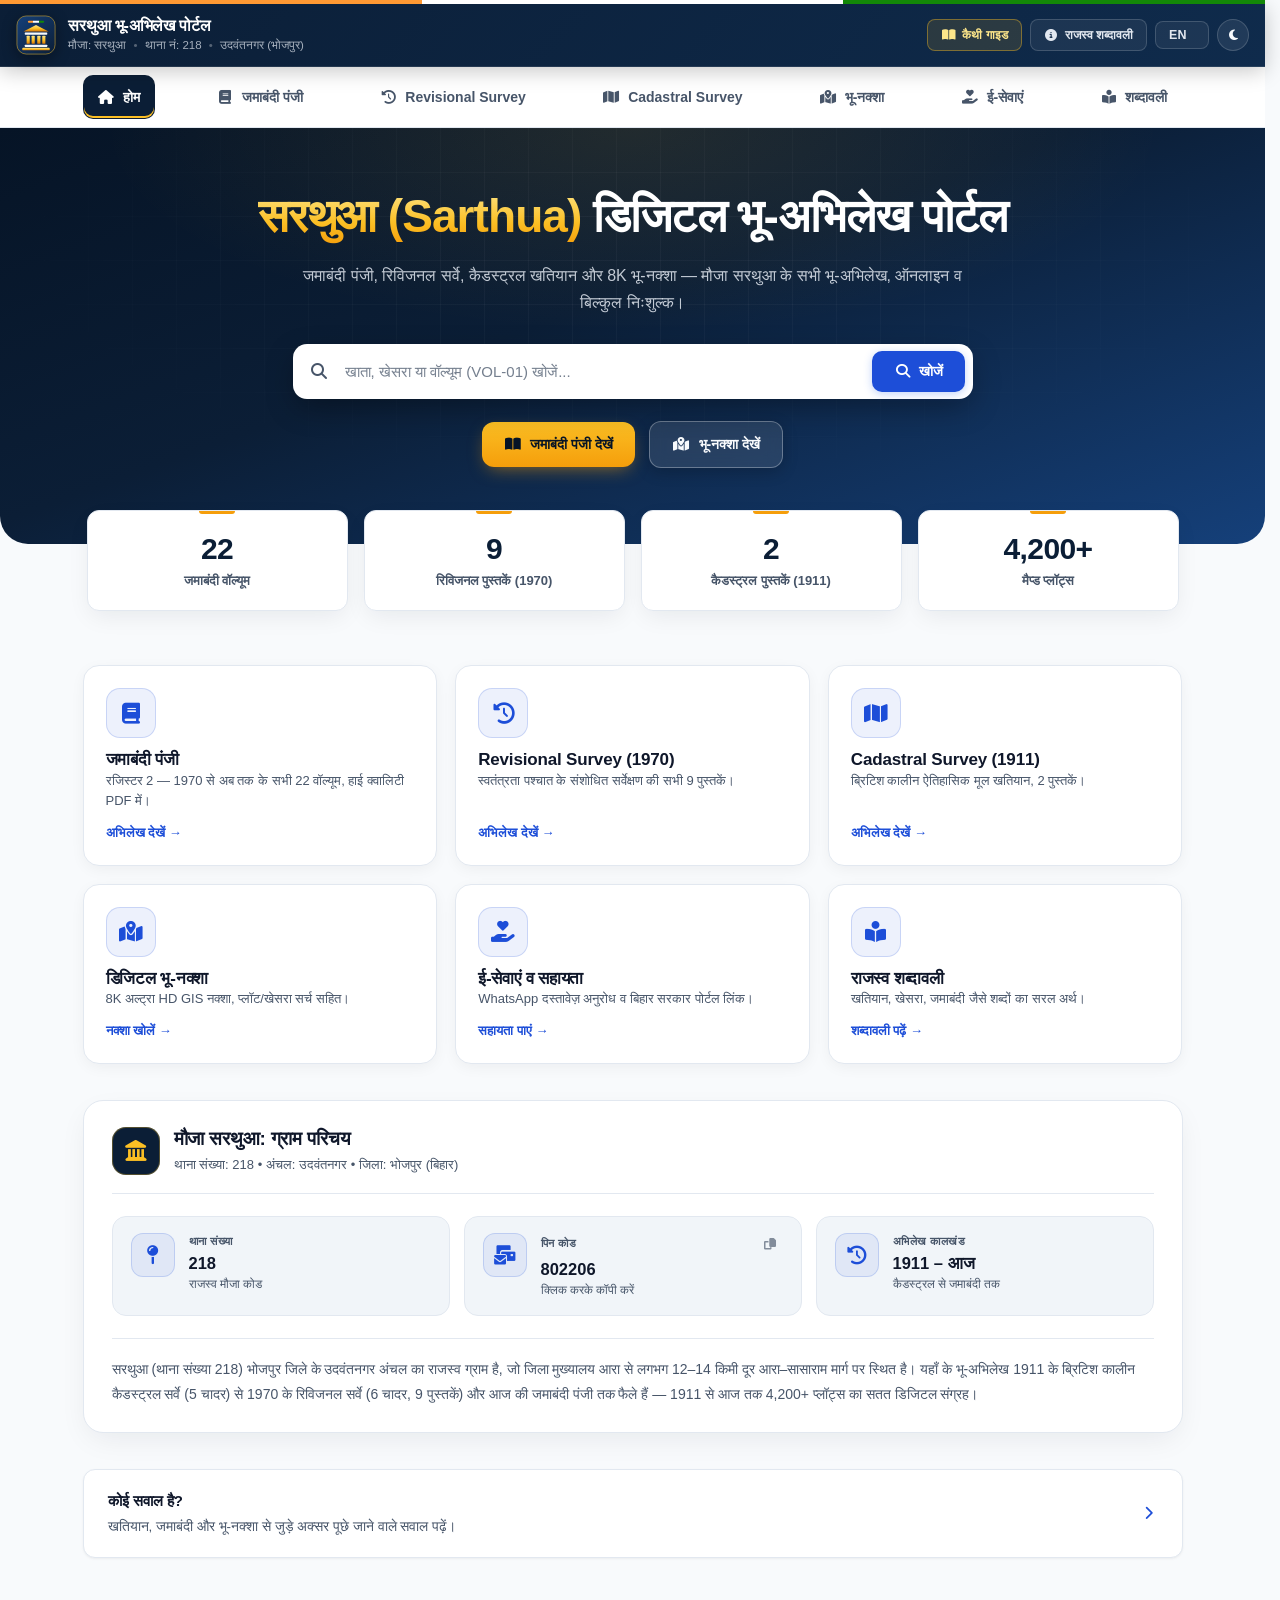
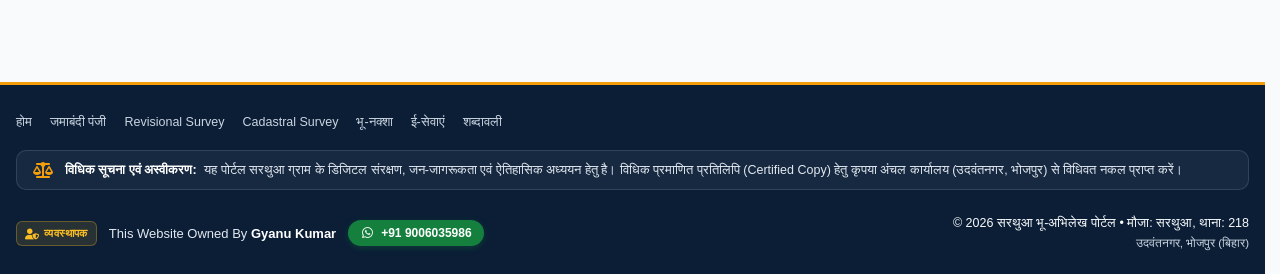
==== commit 9e3e9bdc: "perf: self-host all 3rd party assets (Google Fonts, FontAwesome, PDF.js, Leaflet) for 0ms latency" ====
--- a/index.html
+++ b/index.html
@@ -12,6 +12,7 @@
     <meta name="author" content="सरथुआ ग्राम पंचायत एवं डिजिटल भू-अभिलेख संग्रह">
     <meta name="robots" content="index, follow, max-image-preview:large, max-snippet:-1, max-video-preview:-1">
     <link rel="canonical" href="https://sarthua.in/">
+    <link rel="alternate" type="text/plain" href="https://sarthua.in/llms.txt" title="LLM-readable site summary">
 
     <meta property="og:type" content="website">
     <meta property="og:url" content="https://sarthua.in/">
@@ -50,6 +51,14 @@
       "inLanguage": "hi",
       "publisher": {
         "@id": "https://sarthua.in/#org"
+      },
+      "potentialAction": {
+        "@type": "SearchAction",
+        "target": {
+          "@type": "EntryPoint",
+          "urlTemplate": "https://sarthua.in/jamabandi?q={search_term_string}"
+        },
+        "query-input": "required name=search_term_string"
       }
     },
     {
@@ -102,15 +111,45 @@
       "@type": "Dataset",
       "@id": "https://sarthua.in/#dataset",
       "name": "सरथुआ मौजा भू-राजस्व एवं खतियान अभिलेख (थाना 218)",
-      "description": "मौजा सरथुआ के 4,200+ प्लॉट्स, 22 वॉल्यूम जमाबंदी पंजी, 9 वॉल्यूम रिविजनल सर्वे (1970) एवं 2 वॉल्यूम कैडस्ट्रल सर्वे (1911) का डिजिटल संग्रह।",
+      "alternateName": "Sarthua (Thana 218, Bhojpur, Bihar) Land Records: Jamabandi, Khatiyan and Bhu-Naksha",
+      "keywords": ["सरथुआ खतियान", "Sarthua khatiyan", "जमाबंदी पंजी", "Revisional Survey 1970", "Cadastral Survey 1911", "भू-नक्शा", "Bhojpur land records"],
+      "description": "मौजा सरथुआ (थाना 218, भोजपुर) के 4,200+ प्लॉट्स, 22 वॉल्यूम जमाबंदी पंजी, 9 वॉल्यूम रिविजनल सर्वे एवं 2 वॉल्यूम कैडस्ट्रल खतियान का डिजिटल संग्रह।",
       "url": "https://sarthua.in/",
       "creator": {
-        "@id": "https://sarthua.in/#org"
-      },
+        "@type": "Organization",
+        "name": "सरथुआ भू-अभिलेख पोर्टल",
+        "url": "https://sarthua.in/"
+      },
+      "publisher": {
+        "@type": "Organization",
+        "name": "सरथुआ भू-अभिलेख पोर्टल",
+        "url": "https://sarthua.in/"
+      },
+      "license": "https://creativecommons.org/licenses/publicdomain/",
       "isAccessibleForFree": true,
-      "temporalCoverage": "1911/2026",
+      "temporalCoverage": "1911/..",
+      "distribution": [
+        {
+          "@type": "DataDownload",
+          "name": "अभिलेख सूची: वॉल्यूम, खाता रेंज व PDF लिंक",
+          "encodingFormat": "application/json",
+          "contentUrl": "https://sarthua.in/website_data.json"
+        },
+        {
+          "@type": "DataDownload",
+          "name": "1970 रिविजनल भू-नक्शा प्लॉट डेटाबेस",
+          "encodingFormat": "application/json",
+          "contentUrl": "https://sarthua.in/sarthua_plots_db.json"
+        }
+      ],
       "spatialCoverage": {
-        "@id": "https://sarthua.in/#place"
+        "@type": "Place",
+        "name": "सरथुआ (Sarthua)",
+        "geo": {
+          "@type": "GeoCoordinates",
+          "latitude": 25.5034,
+          "longitude": 84.5937
+        }
       }
     }
   ]
@@ -124,13 +163,8 @@
     <link rel="apple-touch-icon" sizes="180x180" href="apple-touch-icon.png">
     <link rel="manifest" href="manifest.json">
 
-    <link rel="preconnect" href="https://fonts.googleapis.com">
-    <link rel="preconnect" href="https://fonts.gstatic.com" crossorigin>
-
-    <link rel="stylesheet" href="style.min.css?v=10.5">
+    <link rel="stylesheet" href="style.min.css?v=11.1">
     <link rel="preload" href="/fonts/fa-solid.woff2" as="font" type="font/woff2" crossorigin>
-    <link rel="preload" as="style" href="https://fonts.googleapis.com/css2?family=Plus+Jakarta+Sans:wght@400;500;600;700;800&family=Noto+Sans+Devanagari:wght@400;500;600;700&display=swap" onload="this.onload=null;this.rel='stylesheet'">
-    <noscript><link rel="stylesheet" href="https://fonts.googleapis.com/css2?family=Plus+Jakarta+Sans:wght@400;500;600;700;800&family=Noto+Sans+Devanagari:wght@400;500;600;700&display=swap"></noscript>
     <script>
     (function () {
         var hashMap = { jamabandi: 'jamabandi', revisional: 'revisional-survey', cadastral: 'cadastral-survey', bhunaksha: 'bhu-naksha', map: 'bhu-naksha', services: 'services' };
@@ -397,6 +431,6 @@
         }
     }
     </script>
-    <script src="js/site.js?v=2" defer></script>
+    <script src="js/site.js?v=5" defer></script>
 </body>
 </html>
--- a/style.min.css
+++ b/style.min.css
@@ -1 +1,2 @@
-:root{--color-white:rgba(255, 255, 255, 1);--color-black:rgba(0, 0, 0, 1);--color-cream-50:rgba(252, 252, 249, 1);--color-cream-100:rgba(255, 255, 253, 1);--color-gray-200:rgba(245, 245, 245, 1);--color-gray-300:rgba(167, 169, 169, 1);--color-gray-400:rgba(119, 124, 124, 1);--color-slate-500:rgba(98, 108, 113, 1);--color-brown-600:rgba(94, 82, 64, 1);--color-charcoal-700:rgba(31, 33, 33, 1);--color-charcoal-800:rgba(38, 40, 40, 1);--color-slate-900:rgba(19, 52, 59, 1);--color-teal-300:rgba(50, 184, 198, 1);--color-teal-400:rgba(45, 166, 178, 1);--color-teal-500:rgba(33, 128, 141, 1);--color-teal-600:rgba(29, 116, 128, 1);--color-teal-700:rgba(26, 104, 115, 1);--color-teal-800:rgba(41, 150, 161, 1);--color-red-400:rgba(255, 84, 89, 1);--color-red-500:rgba(192, 21, 47, 1);--color-orange-400:rgba(230, 129, 97, 1);--color-orange-500:rgba(168, 75, 47, 1);--color-brown-600-rgb:94,82,64;--color-teal-500-rgb:33,128,141;--color-slate-900-rgb:19,52,59;--color-slate-500-rgb:98,108,113;--color-red-500-rgb:192,21,47;--color-red-400-rgb:255,84,89;--color-orange-500-rgb:168,75,47;--color-orange-400-rgb:230,129,97;--color-bg-1:rgba(59, 130, 246, 0.08);--color-bg-2:rgba(245, 158, 11, 0.08);--color-bg-3:rgba(34, 197, 94, 0.08);--color-bg-4:rgba(239, 68, 68, 0.08);--color-bg-5:rgba(147, 51, 234, 0.08);--color-bg-6:rgba(249, 115, 22, 0.08);--color-bg-7:rgba(236, 72, 153, 0.08);--color-bg-8:rgba(6, 182, 212, 0.08);--color-background:#f0f4f8;--color-surface:#ffffff;--color-text:#0f172a;--color-text-secondary:#475569;--color-primary:#1d4ed8;--color-primary-hover:#1e40af;--color-primary-active:#172554;--color-secondary:#e2e8f0;--color-secondary-hover:#cbd5e1;--color-secondary-active:#94a3b8;--color-border:#cbd5e1;--color-btn-primary-text:#ffffff;--color-card-border:#cbd5e1;--color-card-border-inner:#f1f5f9;--color-error:#ef4444;--color-success:#10b981;--color-warning:#f59e0b;--color-info:#3b82f6;--color-focus-ring:rgba(37, 99, 235, 0.25);--color-select-caret:rgba(15, 23, 42, 0.8);--focus-ring:0 0 0 3px var(--color-focus-ring);--focus-outline:2px solid var(--color-primary);--status-bg-opacity:0.15;--status-border-opacity:0.25;--select-caret-light:url("data:image/svg+xml,%3Csvg xmlns='http://www.w3.org/2000/svg' width='16' height='16' viewBox='0 0 24 24' fill='none' stroke='%23134252' stroke-width='2' stroke-linecap='round' stroke-linejoin='round'%3E%3Cpolyline points='6 9 12 15 18 9'%3E%3C/polyline%3E%3C/svg%3E");--select-caret-dark:url("data:image/svg+xml,%3Csvg xmlns='http://www.w3.org/2000/svg' width='16' height='16' viewBox='0 0 24 24' fill='none' stroke='%23f5f5f5' stroke-width='2' stroke-linecap='round' stroke-linejoin='round'%3E%3Cpolyline points='6 9 12 15 18 9'%3E%3C/polyline%3E%3C/svg%3E");--color-success-rgb:33,128,141;--color-error-rgb:192,21,47;--color-warning-rgb:168,75,47;--color-info-rgb:98,108,113;--font-family-base:"Plus Jakarta Sans","Noto Sans Devanagari",-apple-system,BlinkMacSystemFont,"Segoe UI",Roboto,sans-serif;--font-family-mono:"Berkeley Mono",ui-monospace,SFMono-Regular,Menlo,Monaco,Consolas,monospace;--font-size-xs:11px;--font-size-sm:12px;--font-size-base:14px;--font-size-md:14px;--font-size-lg:16px;--font-size-xl:18px;--font-size-2xl:20px;--font-size-3xl:24px;--font-size-4xl:30px;--font-weight-normal:400;--font-weight-medium:500;--font-weight-semibold:550;--font-weight-bold:600;--line-height-tight:1.2;--line-height-normal:1.5;--letter-spacing-tight:-0.01em;--space-0:0;--space-1:1px;--space-2:2px;--space-4:4px;--space-6:6px;--space-8:8px;--space-10:10px;--space-12:12px;--space-16:16px;--space-20:20px;--space-24:24px;--space-32:32px;--radius-sm:6px;--radius-base:8px;--radius-md:10px;--radius-lg:12px;--radius-full:9999px;--shadow-xs:0 1px 2px rgba(0, 0, 0, 0.02);--shadow-sm:0 1px 3px rgba(0, 0, 0, 0.04),0 1px 2px rgba(0, 0, 0, 0.02);--shadow-md:0 4px 6px -1px rgba(0, 0, 0, 0.04),0 2px 4px -1px rgba(0, 0, 0, 0.02);--shadow-lg:0 10px 15px -3px rgba(0, 0, 0, 0.04),0 4px 6px -2px rgba(0, 0, 0, 0.02);--shadow-inset-sm:inset 0 1px 0 rgba(255, 255, 255, 0.15),inset 0 -1px 0 rgba(0, 0, 0, 0.03);--duration-fast:150ms;--duration-normal:250ms;--ease-standard:cubic-bezier(0.16, 1, 0.3, 1);--container-sm:640px;--container-md:768px;--container-lg:1024px;--container-xl:1280px}[data-theme=light]{--color-background:#f8fafc;--color-surface:#ffffff;--color-text:#0f172a;--color-text-secondary:#475569;--color-primary:#1d4ed8;--color-primary-hover:#1e40af;--color-primary-active:#172554;--color-secondary:#f1f5f9;--color-secondary-hover:#e2e8f0;--color-secondary-active:#cbd5e1;--color-border:#e2e8f0;--color-card-border:#e2e8f0;--color-card-border-inner:#f1f5f9;--color-btn-primary-text:#ffffff;--color-error:#ef4444;--color-success:#10b981;--color-warning:#f59e0b;--color-info:#3b82f6;--color-focus-ring:rgba(37, 99, 235, 0.25);--color-select-caret:rgba(15, 23, 42, 0.8)}[data-theme=dark]{--color-background:#0b0f19;--color-surface:#1e293b;--color-text:#f8fafc;--color-text-secondary:#cbd5e1;--color-primary:#38bdf8;--color-primary-hover:#0ea5e9;--color-primary-active:#0284c7;--color-secondary:rgba(255, 255, 255, 0.08);--color-secondary-hover:rgba(255, 255, 255, 0.12);--color-secondary-active:rgba(255, 255, 255, 0.16);--color-border:#334155;--color-card-border:#334155;--color-card-border-inner:#334155;--color-btn-primary-text:#ffffff;--color-error:#f87171;--color-success:#34d399;--color-warning:#fbbf24;--color-info:#60a5fa;--color-focus-ring:rgba(56, 189, 248, 0.3);--color-select-caret:rgba(248, 250, 252, 0.8)}@media (prefers-color-scheme:dark){html:not([data-theme=light]):not([data-theme=dark]){--color-background:#0b0f19;--color-surface:#1e293b;--color-text:#f8fafc;--color-text-secondary:#94a3b8;--color-primary:#38bdf8;--color-primary-hover:#0ea5e9;--color-primary-active:#0284c7;--color-border:#334155;--color-card-border:#334155}}html{overflow-y:scroll;scrollbar-gutter:stable;font-size:var(--font-size-base);font-family:'Noto Sans Devanagari',var(--font-family-base);line-height:var(--line-height-normal);color:var(--color-text);background-color:var(--color-background);-webkit-font-smoothing:antialiased;box-sizing:border-box}body{margin:0;padding:0;background-color:var(--color-background);background-image:radial-gradient(at 10% 10%,rgba(29,78,216,.035) 0,transparent 40%),radial-gradient(at 90% 90%,rgba(16,185,129,.03) 0,transparent 40%);min-height:100vh}*,::after,::before{box-sizing:inherit}h1,h2,h3,h4,h5,h6{margin:0;font-weight:var(--font-weight-semibold);line-height:var(--line-height-tight);color:var(--color-text);letter-spacing:var(--letter-spacing-tight)}h1{font-size:var(--font-size-4xl)}h2{font-size:var(--font-size-3xl)}h3{font-size:var(--font-size-2xl)}h4{font-size:var(--font-size-xl)}h5{font-size:var(--font-size-lg)}h6{font-size:var(--font-size-md)}p{margin:0 0 var(--space-16) 0}a{color:var(--color-primary);text-decoration:none;transition:color var(--duration-fast) var(--ease-standard)}a:hover{color:var(--color-primary-hover)}code,pre{font-family:var(--font-family-mono);font-size:calc(var(--font-size-base) * .95);background-color:var(--color-secondary);border-radius:var(--radius-sm)}code{padding:var(--space-1) var(--space-4)}pre{padding:var(--space-16);margin:var(--space-16) 0;overflow:auto;border:1px solid var(--color-border)}pre code{background:0 0;padding:0}.btn{display:inline-flex;align-items:center;justify-content:center;padding:var(--space-8) var(--space-16);border-radius:var(--radius-base);font-size:var(--font-size-base);font-weight:500;line-height:1.5;cursor:pointer;transition:all var(--duration-normal) var(--ease-standard);border:none;text-decoration:none;position:relative}.btn:focus-visible{outline:0;box-shadow:var(--focus-ring)}.btn--primary{background:var(--color-primary);color:var(--color-btn-primary-text)}.btn--primary:hover{background:var(--color-primary-hover)}.btn--primary:active{background:var(--color-primary-active)}.btn--secondary{background:var(--color-secondary);color:var(--color-text)}.btn--secondary:hover{background:var(--color-secondary-hover)}.btn--secondary:active{background:var(--color-secondary-active)}.btn--outline{background:0 0;border:1px solid var(--color-border);color:var(--color-text)}.btn--outline:hover{background:var(--color-secondary)}.btn--sm{padding:var(--space-4) var(--space-12);font-size:var(--font-size-sm);border-radius:var(--radius-sm)}.btn--lg{padding:var(--space-10) var(--space-20);font-size:var(--font-size-lg);border-radius:var(--radius-md)}.btn--full-width{width:100%}.btn:disabled{opacity:.5;cursor:not-allowed}.form-control{display:block;width:100%;padding:var(--space-8) var(--space-12);font-size:var(--font-size-md);line-height:1.5;color:var(--color-text);background-color:var(--color-surface);border:1px solid var(--color-border);border-radius:var(--radius-base);transition:border-color var(--duration-fast) var(--ease-standard),box-shadow var(--duration-fast) var(--ease-standard)}textarea.form-control{font-family:var(--font-family-base);font-size:var(--font-size-base)}select.form-control{padding:var(--space-8) var(--space-12);-webkit-appearance:none;-moz-appearance:none;appearance:none;background-image:var(--select-caret-light);background-repeat:no-repeat;background-position:right var(--space-12) center;background-size:16px;padding-right:var(--space-32)}@media (prefers-color-scheme:dark){select.form-control{background-image:var(--select-caret-dark)}}[data-color-scheme=dark] select.form-control{background-image:var(--select-caret-dark)}[data-color-scheme=light] select.form-control{background-image:var(--select-caret-light)}.form-control:focus{border-color:var(--color-primary);outline:var(--focus-outline)}.form-label{display:block;margin-bottom:var(--space-8);font-weight:var(--font-weight-medium);font-size:var(--font-size-sm)}.form-group{margin-bottom:var(--space-16)}.card{background-color:var(--color-surface);border-radius:var(--radius-lg);border:1px solid var(--color-card-border);box-shadow:var(--shadow-sm);overflow:hidden;transition:box-shadow var(--duration-normal) var(--ease-standard)}.card:hover{box-shadow:var(--shadow-md)}.card__body{padding:var(--space-16)}.card__footer,.card__header{padding:var(--space-16);border-bottom:1px solid var(--color-card-border-inner)}.status{display:inline-flex;align-items:center;padding:var(--space-6) var(--space-12);border-radius:var(--radius-full);font-weight:var(--font-weight-medium);font-size:var(--font-size-sm)}.status--success{background-color:rgba(var(--color-success-rgb,33,128,141),var(--status-bg-opacity));color:var(--color-success);border:1px solid rgba(var(--color-success-rgb,33,128,141),var(--status-border-opacity))}.status--error{background-color:rgba(var(--color-error-rgb,192,21,47),var(--status-bg-opacity));color:var(--color-error);border:1px solid rgba(var(--color-error-rgb,192,21,47),var(--status-border-opacity))}.status--warning{background-color:rgba(var(--color-warning-rgb,168,75,47),var(--status-bg-opacity));color:var(--color-warning);border:1px solid rgba(var(--color-warning-rgb,168,75,47),var(--status-border-opacity))}.status--info{background-color:rgba(var(--color-info-rgb,98,108,113),var(--status-bg-opacity));color:var(--color-info);border:1px solid rgba(var(--color-info-rgb,98,108,113),var(--status-border-opacity))}.container{width:100%;margin-right:auto;margin-left:auto;padding-right:var(--space-16);padding-left:var(--space-16)}@media (min-width:640px){.container{max-width:var(--container-sm)}}@media (min-width:768px){.container{max-width:var(--container-md)}}@media (min-width:1024px){.container{max-width:var(--container-lg)}}@media (min-width:1280px){.container{max-width:var(--container-xl)}}.flex{display:flex}.flex-col{flex-direction:column}.items-center{align-items:center}.justify-center{justify-content:center}.justify-between{justify-content:space-between}.gap-4{gap:var(--space-4)}.gap-8{gap:var(--space-8)}.gap-16{gap:var(--space-16)}.m-0{margin:0}.mt-8{margin-top:var(--space-8)}.mb-8{margin-bottom:var(--space-8)}.mx-8{margin-left:var(--space-8);margin-right:var(--space-8)}.my-8{margin-top:var(--space-8);margin-bottom:var(--space-8)}.p-0{padding:0}.py-8{padding-top:var(--space-8);padding-bottom:var(--space-8)}.px-8{padding-left:var(--space-8);padding-right:var(--space-8)}.py-16{padding-top:var(--space-16);padding-bottom:var(--space-16)}.px-16{padding-left:var(--space-16);padding-right:var(--space-16)}.block{display:block}.hidden{display:none}.sr-only{position:absolute;width:1px;height:1px;padding:0;margin:-1px;overflow:hidden;clip:rect(0,0,0,0);white-space:nowrap;border-width:0}:focus-visible{outline:var(--focus-outline);outline-offset:2px}[data-color-scheme=dark] .btn--outline{border:1px solid var(--color-border-secondary)}body{font-family:'Noto Sans Devanagari',var(--font-family-base);background:var(--color-background)}.portal-navbar{background:linear-gradient(135deg,var(--brand-navy-900) 0,var(--brand-navy-800) 100%);color:#fff;padding:11px 0;border-bottom:1px solid rgba(255,255,255,.1);position:sticky;top:0;z-index:1000;box-shadow:0 4px 20px rgba(0,0,0,.22);transition:background .25s ease,border-color .25s ease}[data-theme=dark] .portal-navbar{background:#090d16;border-bottom-color:rgba(255,255,255,.08)}.navbar-inner{display:flex;justify-content:space-between;align-items:center;gap:16px;flex-wrap:wrap}.navbar-brand{display:flex;align-items:center;gap:12px}.brand-crest{width:40px;height:40px;display:block;flex-shrink:0;text-decoration:none;border-radius:10px;box-shadow:0 4px 14px rgba(0,0,0,.35);transition:transform .2s ease}.brand-crest:hover{transform:translateY(-1px)}.brand-crest img{display:block;width:100%;height:100%}.brand-info{display:flex;flex-direction:column}.brand-title{margin:0;font-size:1.15rem;font-weight:700;color:#fff;line-height:1.2;letter-spacing:-.01em}.brand-meta{font-size:11.5px;color:rgba(226,232,240,.72);margin-top:2px;font-weight:500}.meta-sep{color:rgba(255,255,255,.3);margin:0 4px}.navbar-actions{display:flex;align-items:center;gap:8px;flex-wrap:wrap}.nav-btn{display:inline-flex;align-items:center;gap:6px;padding:6px 13px;border-radius:8px;font-size:12px;font-weight:600;cursor:pointer;text-decoration:none;transition:all .2s ease;border:1px solid rgba(255,255,255,.16);color:#f8fafc;background:rgba(255,255,255,.08)}.nav-btn:hover{background:rgba(255,255,255,.18);color:#fff;border-color:rgba(255,255,255,.35);transform:translateY(-1px)}.nav-btn--accent{background:rgba(251,191,36,.12);border-color:rgba(251,191,36,.4);color:var(--brand-gold-200)}.nav-btn--accent:hover{background:var(--brand-gold-400);color:var(--brand-navy-900);border-color:var(--brand-gold-400)}.nav-btn--outline{border-color:rgba(255,255,255,.16);color:#e2e8f0;background:rgba(255,255,255,.06)}.nav-btn--outline:hover{color:#fff;border-color:rgba(255,255,255,.35);background:rgba(255,255,255,.14)}.nav-btn--icon{width:32px;height:32px;padding:0;justify-content:center;border-radius:50%;color:#f8fafc;background:rgba(255,255,255,.08);border:1px solid rgba(255,255,255,.16)}.nav-btn--icon:hover{background:rgba(255,255,255,.22);color:#fff}[data-theme=dark] .nav-btn--icon{color:#cbd5e1}.portal-search-hub{padding:28px 0 26px 0;background:radial-gradient(circle at 50% 15%,rgba(37,99,235,.28) 0,transparent 70%),linear-gradient(180deg,#0f2b4c 0,#0b1e36 100%);border-bottom:1px solid rgba(255,255,255,.08);position:relative}[data-theme=dark] .portal-search-hub{background:radial-gradient(circle at 50% 15%,rgba(56,189,248,.15) 0,transparent 70%),linear-gradient(180deg,#0f172a 0,#090d16 100%);border-bottom-color:rgba(255,255,255,.08)}.search-bar-unified{display:flex;align-items:center;position:relative;max-width:780px;margin:0 auto;background:#fff;border:2px solid rgba(255,255,255,.25);border-radius:14px;padding:5px 6px 5px 14px;transition:all .25s cubic-bezier(.16, 1, .3, 1);box-shadow:0 10px 30px -4px rgba(0,0,0,.35)}[data-theme=dark] .search-bar-unified{background:#1e293b;border-color:#334155;box-shadow:0 6px 24px -4px rgba(0,0,0,.4)}.search-bar-unified:focus-within{border-color:#38bdf8;box-shadow:0 0 0 4px rgba(56,189,248,.25),0 12px 36px -4px rgba(0,0,0,.4)}[data-theme=dark] .search-bar-unified:focus-within{border-color:#38bdf8;box-shadow:0 0 0 4px rgba(56,189,248,.15)}.search-input-icon{color:var(--color-text-secondary);font-size:16px;pointer-events:none;margin-right:4px}.search-input-field{flex:1;border:none;background:0 0;padding:10px 12px;font-size:15px;color:var(--color-text);font-family:inherit;outline:0}.search-input-field::placeholder{color:var(--color-text-secondary);opacity:.75}.search-clear-btn{background:0 0;border:none;color:var(--color-text-secondary);cursor:pointer;padding:6px 8px;font-size:15px;transition:color .15s ease;display:inline-flex;align-items:center;justify-content:center}.search-clear-btn:hover{color:#ef4444}.search-mic-btn{display:inline-flex;align-items:center;justify-content:center;width:38px;height:38px;background:#f1f5f9;border:1px solid #e2e8f0;color:#1d4ed8;cursor:pointer;border-radius:9px;font-size:15px;transition:all .2s cubic-bezier(.16, 1, .3, 1);margin:0 6px 0 2px;flex-shrink:0}.search-mic-btn:hover{background:#dbeafe;color:#1e40af;border-color:#bfdbfe;transform:scale(1.05)}[data-theme=dark] .search-mic-btn{background:rgba(255,255,255,.07);border-color:#334155;color:#38bdf8}[data-theme=dark] .search-mic-btn:hover{background:rgba(56,189,248,.15);color:#7dd3fc;border-color:rgba(56,189,248,.3)}.search-mic-btn.listening{background:#fee2e2!important;color:#ef4444!important;border-color:#fca5a5!important;animation:micPulse 1.2s infinite ease-in-out}@keyframes micPulse{0%{transform:scale(1);box-shadow:0 0 0 0 rgba(239,68,68,.4)}50%{transform:scale(1.12);box-shadow:0 0 0 6px rgba(239,68,68,0)}100%{transform:scale(1);box-shadow:0 0 0 0 rgba(239,68,68,0)}}.btn--search-primary{background:var(--brand-blue);color:#fff;border:none;padding:10px 22px;border-radius:10px;font-size:14px;font-weight:600;display:inline-flex;align-items:center;gap:7px;cursor:pointer;transition:all .2s cubic-bezier(.16, 1, .3, 1);white-space:nowrap;box-shadow:0 2px 8px rgba(37,99,235,.28)}.btn--search-primary:hover{background:var(--brand-blue-hover);transform:translateY(-1px);box-shadow:0 4px 14px rgba(37,99,235,.38)}.main-content{padding:14px 0 40px 0}.modern-tab-nav{display:grid;grid-template-columns:repeat(5,1fr);gap:8px;max-width:1100px;margin:0 auto 24px auto;background:var(--color-surface);padding:6px;border-radius:14px;border:1px solid var(--color-border);box-shadow:0 4px 12px rgba(0,0,0,.03)}[data-theme=dark] .modern-tab-nav{background:#1e293b;border-color:#334155;box-shadow:0 4px 16px rgba(0,0,0,.25)}.modern-tab-btn{display:inline-flex;flex-direction:row;align-items:center;justify-content:center;gap:9px;padding:12px 16px;font-size:14px;font-weight:600;color:var(--color-text-secondary);background:0 0;border:1px solid transparent;border-radius:10px;cursor:pointer;transition:all .2s cubic-bezier(.16, 1, .3, 1);min-height:48px}.modern-tab-btn i{font-size:15px;transition:transform .2s ease}.modern-tab-btn:hover{color:#1d4ed8;background:#eff6ff}[data-theme=dark] .modern-tab-btn:hover{background:rgba(255,255,255,.06);color:#f8fafc}.modern-tab-btn:hover i{transform:scale(1.15)}.modern-tab-btn.active{background:linear-gradient(135deg,#1d4ed8,#2563eb);color:#fff;border-color:rgba(255,255,255,.1);box-shadow:0 4px 12px rgba(37,99,235,.35)}.modern-tab-btn.active i{color:#93c5fd}[data-theme=dark] .modern-tab-btn.active{background:linear-gradient(135deg,#2563eb,#3b82f6);color:#fff;box-shadow:0 4px 16px rgba(37,99,235,.45)}.modern-tab-btn.active .tab-badge{background:rgba(255,255,255,.25);color:#fff}.modern-section-header{margin-bottom:16px;padding:16px 22px;background:var(--color-surface);border-radius:14px;border:1px solid var(--color-border);box-shadow:0 2px 10px rgba(15,23,42,.03);display:flex;justify-content:space-between;align-items:center;flex-wrap:wrap;gap:14px;position:relative;overflow:hidden}.modern-section-header::before{content:"";position:absolute;top:0;left:0;width:4px;height:100%;background:linear-gradient(180deg,#1d4ed8 0,#3b82f6 100%);border-top-left-radius:14px;border-bottom-left-radius:14px}[data-theme=dark] .modern-section-header{background:#1e293b;border-color:#334155;box-shadow:0 4px 16px rgba(0,0,0,.25)}[data-theme=dark] .modern-section-header::before{background:linear-gradient(180deg,#38bdf8 0,#0284c7 100%)}.msh-left{display:flex;align-items:center;gap:14px}.msh-icon{width:44px;height:44px;border-radius:11px;background:linear-gradient(135deg,#eff6ff 0,#dbeafe 100%);color:#1d4ed8;border:1px solid #bfdbfe;display:flex;align-items:center;justify-content:center;font-size:18px;flex-shrink:0;box-shadow:0 2px 6px rgba(37,99,235,.08)}.msh-icon--revisional{background:linear-gradient(135deg,#f0fdf4 0,#dcfce7 100%);color:#16a34a;border-color:#bbf7d0;box-shadow:0 2px 6px rgba(22,163,74,.08)}.msh-icon--cadastral{background:linear-gradient(135deg,#faf5ff 0,#f3e8ff 100%);color:#9333ea;border-color:#e9d5ff;box-shadow:0 2px 6px rgba(147,51,234,.08)}.msh-icon--services{background:linear-gradient(135deg,#fff7ed 0,#ffedd5 100%);color:#ea580c;border-color:#fed7aa;box-shadow:0 2px 6px rgba(234,88,12,.08)}[data-theme=dark] .msh-icon{background:rgba(56,189,248,.12);color:#38bdf8;border-color:rgba(56,189,248,.25);box-shadow:none}[data-theme=dark] .msh-icon--revisional{background:rgba(34,197,94,.12);color:#4ade80;border-color:rgba(34,197,94,.25)}[data-theme=dark] .msh-icon--cadastral{background:rgba(168,85,247,.12);color:#c084fc;border-color:rgba(168,85,247,.25)}[data-theme=dark] .msh-icon--services{background:rgba(249,115,22,.12);color:#fb923c;border-color:rgba(249,115,22,.25)}.msh-info h2{margin:0;font-size:1.1rem;font-weight:700;color:var(--color-text);line-height:1.3;letter-spacing:-.01em}.msh-period{font-size:12.5px;color:var(--color-text-secondary);display:block;margin-top:3px;font-weight:500}.msh-badges{display:flex;align-items:center;gap:8px;flex-wrap:wrap}.msh-pill{display:inline-flex;align-items:center;gap:6px;font-size:12px;font-weight:600;color:#1e293b;background:#f1f5f9;border:1px solid #cbd5e1;padding:5px 12px;border-radius:20px}.msh-pill strong{color:#0f172a;font-weight:700}.msh-pill--status{background:#eff6ff;border-color:#bfdbfe;color:#1d4ed8}[data-theme=dark] .msh-pill{background:rgba(255,255,255,.05);border-color:#334155;color:#e2e8f0}[data-theme=dark] .msh-pill strong{color:#f8fafc}[data-theme=dark] .msh-pill--status{background:rgba(56,189,248,.12);border-color:rgba(56,189,248,.3);color:#38bdf8}.modern-section-header h3{color:var(--color-text);margin:0;font-size:1.05rem;font-weight:700;display:flex;align-items:center;gap:10px}.modern-section-header p{color:var(--color-text-secondary);margin:0;font-size:12.5px;font-weight:500}.modern-table-container{background:var(--color-surface);border-radius:14px;overflow:hidden;box-shadow:0 4px 20px -4px rgba(15,23,42,.05);border:1px solid var(--color-border);min-height:420px;contain:layout}[data-theme=dark] .modern-table-container{background:#1e293b;border-color:#334155;box-shadow:0 6px 24px -4px rgba(0,0,0,.4)}.table-responsive{overflow-x:auto;-webkit-overflow-scrolling:touch}.modern-table{width:100%;border-collapse:collapse;font-size:13.5px;text-align:left;table-layout:fixed}.modern-table th{background:#f8fafc;color:#1e293b;font-weight:700;font-size:11.5px;text-transform:uppercase;letter-spacing:.05em;padding:14px 18px;border-bottom:1.5px solid var(--color-border);position:sticky;top:0;z-index:10;white-space:nowrap}[data-theme=dark] .modern-table th{background:#0f172a;color:#e2e8f0;border-bottom-color:#334155}.modern-table th i{margin-right:6px;color:#64748b;font-size:11.5px}.text-right{text-align:right!important}.modern-table td.col-sr,.modern-table th.col-sr{width:68px;text-align:center}.modern-table td.col-vol,.modern-table th.col-vol{width:130px}.modern-table td.col-khata,.modern-table th.col-khata{width:auto}.modern-table td.col-pages,.modern-table th.col-pages{width:110px}.modern-table td.col-size,.modern-table th.col-size{width:110px}.modern-table td.col-action,.modern-table th.col-action{width:145px;text-align:right}.modern-table td{padding:13px 18px;border-bottom:1px solid #f1f5f9;vertical-align:middle;color:var(--color-text);font-size:13.5px;transition:background .15s ease}[data-theme=dark] .modern-table td{border-bottom-color:#334155;color:#f1f5f9}.modern-table tr:hover td{background:#f8fafc}[data-theme=dark] .modern-table tr:hover td{background:rgba(56,189,248,.05)}.sr-badge{font-family:var(--font-family-mono, monospace);font-weight:700;font-size:12px;color:#0f172a;display:inline-flex;align-items:center;justify-content:center;min-width:28px;height:24px;padding:0 6px;border-radius:6px;background:#f1f5f9;border:1px solid #cbd5e1}[data-theme=dark] .sr-badge{background:#0f172a;border-color:#334155;color:#f8fafc}.vol-badge{display:inline-flex;align-items:center;gap:6px;padding:4px 10px;border-radius:6px;font-family:var(--font-family-mono, monospace);font-weight:700;font-size:12.5px;background:#eff6ff;color:#1d4ed8;border:1px solid #bfdbfe;white-space:nowrap}.vol-badge i{color:#3b82f6;font-size:11px}[data-theme=dark] .vol-badge{background:rgba(56,189,248,.1);color:#38bdf8;border-color:rgba(56,189,248,.25)}[data-theme=dark] .vol-badge i{color:#38bdf8}.vol-badge--revisional{background:#f0fdf4;color:#15803d;border-color:#bbf7d0}.vol-badge--revisional i{color:#22c55e}[data-theme=dark] .vol-badge--revisional{background:rgba(34,197,94,.1);color:#4ade80;border-color:rgba(34,197,94,.25)}.vol-badge--cadastral{background:#faf5ff;color:#7e22ce;border-color:#e9d5ff}.vol-badge--cadastral i{color:#a855f7}[data-theme=dark] .vol-badge--cadastral{background:rgba(168,85,247,.1);color:#c084fc;border-color:rgba(168,85,247,.25)}.khata-badge{font-size:13px;font-weight:600;color:var(--color-text);line-height:1.4;display:inline-block;max-width:280px}.page-pill{display:inline-flex;align-items:center;gap:5px;font-size:13px;font-weight:600;color:var(--color-text)}.page-pill i{color:#94a3b8;font-size:11.5px}.page-pill small{font-size:11px;color:var(--color-text-secondary);font-weight:400}.size-pill{display:inline-flex;align-items:center;font-size:12px;font-weight:600;color:#1e293b;background:#f1f5f9;padding:3px 8px;border-radius:6px;border:1px solid #cbd5e1;white-space:nowrap}[data-theme=dark] .size-pill{background:#0f172a;border-color:#334155;color:#f8fafc}.meta-muted{color:#475569;font-weight:500;font-size:13px}[data-theme=dark] .meta-muted{color:#cbd5e1}.action-buttons{display:flex;align-items:center;justify-content:flex-end;gap:8px}.btn--view,.btn-action-view{background:linear-gradient(135deg,#1d4ed8 0,#2563eb 100%);color:#fff;border:1px solid rgba(29,78,216,.4);padding:7px 15px;border-radius:8px;font-size:12.5px;font-weight:600;display:inline-flex;align-items:center;gap:7px;cursor:pointer;box-shadow:0 2px 6px rgba(37,99,235,.22);transition:all .2s cubic-bezier(.16, 1, .3, 1);white-space:nowrap}.btn--view i,.btn-action-view i{font-size:12px;transition:transform .15s ease}.btn--view:hover,.btn-action-view:hover{background:linear-gradient(135deg,#1e40af 0,#1d4ed8 100%);color:#fff;border-color:#1e40af;box-shadow:0 4px 12px rgba(29,78,216,.35);transform:translateY(-1.5px)}.btn--view:hover i,.btn-action-view:hover i{transform:scale(1.15)}[data-theme=dark] .btn--view,[data-theme=dark] .btn-action-view{background:linear-gradient(135deg,#0284c7 0,#0369a1 100%);border-color:rgba(56,189,248,.35);color:#f0f9ff;box-shadow:0 2px 8px rgba(2,132,199,.25)}[data-theme=dark] .btn--view:hover,[data-theme=dark] .btn-action-view:hover{background:linear-gradient(135deg,#0ea5e9 0,#0284c7 100%);box-shadow:0 4px 14px rgba(56,189,248,.35)}.btn--disabled,.btn-status-pill{background:#f1f5f9;color:#1e293b;border:1px solid #cbd5e1;padding:6px 12px;border-radius:7px;font-size:12px;font-weight:600;cursor:not-allowed;display:inline-flex;align-items:center;gap:6px;white-space:nowrap}.btn--disabled span,.btn-status-pill span{color:#1e293b;font-weight:600}.btn--disabled i,.btn-status-pill i{color:#475569;font-size:12px}.btn-status-pill--unavailable{background:#f1f5f9;color:#1e293b;border:1px solid #cbd5e1}.btn-status-pill--unavailable span{color:#1e293b;font-weight:600}[data-theme=dark] .btn--disabled,[data-theme=dark] .btn-status-pill,[data-theme=dark] .btn-status-pill--unavailable{background:rgba(255,255,255,.08);border-color:#334155;color:#f8fafc}[data-theme=dark] .btn--disabled span,[data-theme=dark] .btn-status-pill span,[data-theme=dark] .btn-status-pill--unavailable span{color:#f8fafc}[data-theme=dark] .btn--disabled i,[data-theme=dark] .btn-status-pill i{color:#cbd5e1}.table-empty-state{text-align:center;padding:40px 20px!important;color:var(--color-text-secondary)}.table-empty-state i{font-size:28px;margin-bottom:10px;display:block;opacity:.4;color:#94a3b8}.table-empty-state p{margin:0;font-size:14px;font-weight:500}.modern-services-grid{display:grid;grid-template-columns:repeat(auto-fit,minmax(350px,1fr));gap:var(--space-24)}.modern-service-card{background:var(--color-surface);border:1px solid var(--color-card-border);border-radius:var(--radius-lg);padding:var(--space-24);transition:all var(--duration-normal) var(--ease-standard);position:relative;overflow:hidden}.modern-service-card::before{content:'';position:absolute;top:0;left:0;width:4px;height:100%;background:linear-gradient(135deg,#059669,#10b981);transform:scaleY(0);transition:transform var(--duration-normal) var(--ease-standard)}.modern-service-card:hover::before{transform:scaleY(1)}.modern-service-card:hover{transform:translateY(-6px);box-shadow:0 12px 32px rgba(0,0,0,.1);border-color:var(--color-primary)}.service-icon{font-size:2.5rem;padding:var(--space-16);border-radius:var(--radius-lg);display:inline-flex;align-items:center;justify-content:center;margin-bottom:var(--space-16)}.service-icon--primary{background:linear-gradient(135deg,#1e40af,#3b82f6);color:var(--color-white)}.service-icon--success{background:linear-gradient(135deg,#059669,#10b981);color:var(--color-white)}.service-icon--info{background:linear-gradient(135deg,#0891b2,#06b6d4);color:var(--color-white)}.service-header{display:flex;justify-content:space-between;align-items:flex-start;margin-bottom:var(--space-16)}.service-header h4{color:var(--color-text);font-size:var(--font-size-lg);margin:0}.service-code{background:linear-gradient(135deg,rgba(30,64,175,.1),rgba(5,150,105,.1));color:var(--color-primary);font-size:var(--font-size-xs);font-weight:var(--font-weight-semibold);padding:var(--space-6) var(--space-12);border-radius:var(--radius-full);border:1px solid var(--color-primary)}.service-description{color:var(--color-text-secondary);margin-bottom:var(--space-20);line-height:var(--line-height-normal)}.service-details{margin-bottom:var(--space-24)}.service-detail{display:flex;align-items:center;gap:var(--space-12);padding:var(--space-8) 0;font-size:var(--font-size-sm);color:var(--color-text-secondary);border-bottom:1px solid var(--color-border)}.service-detail:last-child{border-bottom:none}.service-detail i{color:var(--color-primary);width:16px;text-align:center}.btn--whatsapp{background:linear-gradient(135deg,#25d366,#128c7e);color:var(--color-white);font-weight:var(--font-weight-medium);width:100%;text-align:center;padding:var(--space-12) var(--space-20);display:inline-flex;align-items:center;justify-content:center;gap:var(--space-8);min-height:48px}.btn--whatsapp:hover{background:linear-gradient(135deg,#128c7e,#25d366);transform:translateY(-2px);box-shadow:0 8px 24px rgba(37,211,102,.25)}.portal-footer{margin-top:36px;background:var(--brand-navy-900);color:#cbd5e1;padding:28px 0 22px 0;border-top:3px solid var(--brand-gold-500)}[data-theme=dark] .portal-footer{background:#090d16;border-top-color:#1e293b}.footer-disclaimer-strip{display:flex;align-items:center;gap:12px;background:rgba(255,255,255,.05);border:1px solid rgba(255,255,255,.12);border-radius:10px;padding:10px 16px;margin-bottom:20px;font-size:12.5px;line-height:1.5;color:#e2e8f0}.disclaimer-strip-icon{font-size:16px;color:#f59e0b;flex-shrink:0}.disclaimer-strip-text strong{color:#fff;font-weight:700;margin-right:4px}.footer-bottom-bar{display:flex;justify-content:space-between;align-items:center;flex-wrap:wrap;gap:16px;padding-top:4px}.footer-admin-info{display:flex;align-items:center;gap:12px;flex-wrap:wrap}.admin-badge{display:inline-flex;align-items:center;gap:5px;font-size:11px;font-weight:700;text-transform:uppercase;letter-spacing:.04em;padding:3px 8px;border-radius:6px;background:rgba(251,191,36,.12);color:var(--brand-gold-400);border:1px solid rgba(251,191,36,.3)}.admin-owner{font-size:13px;color:#e2e8f0}.admin-owner strong{color:#fff;font-weight:700}.footer-wa-pill{display:inline-flex;align-items:center;gap:6px;padding:4px 12px;border-radius:20px;background:#15803d;color:#fff;font-size:12px;font-weight:600;text-decoration:none;transition:all .2s ease;box-shadow:0 2px 6px rgba(21,128,61,.3)}.footer-wa-pill:hover{background:#16a34a;transform:translateY(-1px);color:#fff}.footer-copyright{text-align:right;font-size:12.5px;color:#cbd5e1}.footer-copyright p{margin:0;color:#f8fafc;font-weight:500}.footer-sub{font-size:11.5px;color:#cbd5e1;display:block;margin-top:2px}@media (max-width:768px){.footer-disclaimer-strip{flex-direction:column;align-items:flex-start;gap:6px}.footer-bottom-bar{flex-direction:column;align-items:flex-start}.footer-copyright{text-align:left}}.status-available{background:linear-gradient(135deg,rgba(5,150,105,.1),rgba(16,185,129,.1));color:#047857;padding:var(--space-4) var(--space-8);border-radius:var(--radius-base);font-size:var(--font-size-xs);font-weight:var(--font-weight-medium);border:1px solid rgba(5,150,105,.3);margin-top:var(--space-4);display:inline-block}.status-not-found{background:linear-gradient(135deg,rgba(220,38,38,.1),rgba(248,113,113,.1));color:#dc2626;padding:var(--space-4) var(--space-8);border-radius:var(--radius-base);font-size:var(--font-size-xs);font-weight:var(--font-weight-medium);border:1px solid rgba(220,38,38,.3);margin-top:var(--space-4);display:inline-block}.modal{position:fixed;top:0;left:0;width:100%;height:100%;background:rgba(0,0,0,.8);display:flex;justify-content:center;align-items:center;z-index:1000;backdrop-filter:blur(4px)}.modal.hidden{display:none}.modal-content{background:var(--color-surface);padding:var(--space-32);border-radius:var(--radius-lg);text-align:center;max-width:400px;border:1px solid var(--color-border);box-shadow:0 25px 50px -12px rgba(0,0,0,.25)}.loading-spinner{width:50px;height:50px;border:4px solid var(--color-border);border-top:4px solid var(--color-primary);border-radius:50%;animation:spin 1s linear infinite;margin:0 auto var(--space-16)}@keyframes spin{0%{transform:rotate(0)}100%{transform:rotate(360deg)}}.tab-content{display:none}.tab-content.active{display:block}@media (max-width:768px){.village-title{font-size:var(--font-size-2xl)}.village-info{grid-template-columns:1fr;gap:var(--space-8)}.stats-grid{grid-template-columns:repeat(2,1fr);gap:var(--space-16)}.search-container{flex-direction:column;align-items:stretch}.modern-tab-nav{grid-template-columns:repeat(2,1fr);gap:6px;padding:4px}.modern-tab-btn{flex-direction:row;justify-content:center;text-align:center;min-height:44px;padding:8px 12px;font-size:13px}.ebook-card{flex-direction:column;text-align:center}.modern-services-grid{grid-template-columns:1fr}.modern-table{font-size:var(--font-size-xs)}.modern-table td,.modern-table th{padding:var(--space-8)}.action-buttons{flex-direction:column}.service-header{flex-direction:column;gap:var(--space-8);align-items:flex-start}}@media (max-width:480px){.stat-card{flex-direction:column;text-align:center;padding:var(--space-16)}.stat-icon{margin-bottom:var(--space-8)}.stat-number{font-size:var(--font-size-2xl)}.modern-section-header{padding:var(--space-16)}.modern-service-card{padding:var(--space-16)}.stats-grid{grid-template-columns:1fr}.modern-table td,.modern-table th{padding:var(--space-6);font-size:var(--font-size-xs)}}@media (hover:none) and (pointer:coarse){.admin-whatsapp,.btn,.btn--view,.btn--whatsapp,.modern-tab-btn{min-height:48px;padding:var(--space-12) var(--space-16)}.modern-table td,.modern-table th{padding:var(--space-12)}}.pdf-modal{position:fixed;inset:0;width:100vw;height:100vh;height:100dvh;background-color:rgba(10,15,29,.92);backdrop-filter:blur(10px);-webkit-backdrop-filter:blur(10px);z-index:99999;display:flex;justify-content:center;align-items:center;opacity:1;visibility:visible;transition:opacity .25s cubic-bezier(.4, 0, .2, 1),visibility .25s ease}.pdf-modal.hidden{opacity:0;visibility:hidden;pointer-events:none}.pdf-modal-container{width:100vw;height:100vh;height:100dvh;background-color:#0b1120;display:flex;flex-direction:column;position:relative;overflow:hidden}.pdf-topbar{height:52px;min-height:52px;padding:0 16px;background:rgba(15,23,42,.9);backdrop-filter:blur(16px);-webkit-backdrop-filter:blur(16px);border-bottom:1px solid rgba(255,255,255,.08);display:flex;align-items:center;justify-content:space-between;gap:12px;z-index:30;color:#f8fafc;transition:transform .3s cubic-bezier(.4, 0, .2, 1),opacity .3s ease}.pdf-topbar-left{display:flex;align-items:center;gap:10px;min-width:0;flex:1}.pdf-file-icon{color:#ef4444;font-size:1.15rem;flex-shrink:0}.pdf-title-meta{display:flex;align-items:center;gap:8px;min-width:0}.pdf-title-text{font-size:.95rem;font-weight:600;color:#f1f5f9;white-space:nowrap;overflow:hidden;text-overflow:ellipsis;max-width:320px}.pdf-doc-badge{font-size:.7rem;font-weight:700;padding:2px 7px;background:rgba(56,189,248,.15);color:#38bdf8;border:1px solid rgba(56,189,248,.3);border-radius:9999px;letter-spacing:.02em;flex-shrink:0}.pdf-topbar-right{display:flex;align-items:center;gap:8px;flex-shrink:0}.pdf-icon-btn{background:rgba(255,255,255,.06);border:1px solid rgba(255,255,255,.1);color:#cbd5e1;height:36px;padding:0 10px;border-radius:8px;display:inline-flex;align-items:center;justify-content:center;gap:6px;cursor:pointer;font-size:.9rem;transition:all .2s ease;user-select:none}.pdf-icon-btn:hover{background:rgba(255,255,255,.15);color:#fff;border-color:rgba(255,255,255,.2)}.pdf-icon-btn:active{transform:scale(.94)}.pdf-btn-label{font-size:.8rem;font-weight:500}.pdf-icon-btn.active{background:rgba(56,189,248,.2);color:#38bdf8;border-color:#38bdf8}.pdf-btn--close{background:rgba(220,38,38,.2);color:#fca5a5;border-color:rgba(220,38,38,.35);width:36px;padding:0}.pdf-btn--close:hover{background:#dc2626;color:#fff;border-color:#dc2626}.pdf-viewport{flex:1;background-color:#090e1a;overflow-y:auto;overflow-x:auto;position:relative;display:block;padding:20px 16px 90px 16px;-webkit-overflow-scrolling:touch;touch-action:pan-x pan-y pinch-zoom;outline:0}.pdf-viewport::-webkit-scrollbar{width:10px;height:10px}.pdf-viewport::-webkit-scrollbar-track{background:rgba(15,23,42,.6)}.pdf-viewport::-webkit-scrollbar-thumb{background:rgba(100,116,139,.4);border-radius:5px;border:2px solid rgba(15,23,42,.6)}.pdf-viewport::-webkit-scrollbar-thumb:hover{background:rgba(56,189,248,.5)}.pdf-canvas-wrapper,.pdf-pages-container{margin:0 auto;width:100%;display:flex;flex-direction:column;align-items:center;gap:24px;padding-bottom:40px}.pdf-page-card{position:relative;background-color:#fff;box-shadow:0 10px 30px -5px rgba(0,0,0,.65),0 0 0 1px rgba(255,255,255,.08);border-radius:4px;margin:0 auto;display:flex;justify-content:center;align-items:center;user-select:none;-webkit-user-select:none;-moz-user-select:none;-ms-user-select:none;-webkit-touch-callout:none;overflow:hidden;transition:box-shadow .2s ease;flex-shrink:0;contain:layout paint}.pdf-page-card:hover{box-shadow:0 14px 36px -4px rgba(0,0,0,.75),0 0 0 1px rgba(56,189,248,.2)}.pdf-page-badge{position:absolute;top:10px;right:12px;background:rgba(15,23,42,.82);backdrop-filter:blur(8px);-webkit-backdrop-filter:blur(8px);color:#f1f5f9;font-size:.74rem;font-weight:700;padding:3px 10px;border-radius:9999px;border:1px solid rgba(255,255,255,.15);box-shadow:0 4px 12px rgba(0,0,0,.4);pointer-events:none;z-index:10;letter-spacing:.03em}.pdf-page-skeleton{position:absolute;inset:0;display:flex;flex-direction:column;align-items:center;justify-content:center;gap:12px;background:linear-gradient(135deg,#1e293b 0,#0f172a 100%);color:#94a3b8;font-size:.88rem;font-weight:500;z-index:2;transition:opacity .25s ease}.pdf-page-skeleton.hidden{opacity:0;pointer-events:none;visibility:hidden}.pdf-page-skeleton .spinner-mini{width:32px;height:32px;border:3px solid rgba(56,189,248,.2);border-top-color:#38bdf8;border-radius:50%;animation:spin .8s linear infinite}#pdfRenderCanvas,.pdf-page-canvas{display:block;box-shadow:none;border-radius:0;background-color:#fff;user-select:none;-webkit-user-select:none;-moz-user-select:none;-ms-user-select:none;-webkit-touch-callout:none;pointer-events:auto;transform:translateZ(0);backface-visibility:hidden;will-change:width,height;image-rendering:auto}.pdf-loading-overlay{position:absolute;inset:0;background:rgba(11,17,32,.85);backdrop-filter:blur(4px);-webkit-backdrop-filter:blur(4px);display:flex;flex-direction:column;align-items:center;justify-content:center;gap:14px;color:#f8fafc;z-index:25;font-size:.95rem;transition:opacity .2s ease}.pdf-loading-overlay.hidden{opacity:0;pointer-events:none}.pdf-bottom-dock{position:fixed;bottom:max(24px,calc(16px + env(safe-area-inset-bottom,0px)));left:50%;transform:translateX(-50%);z-index:100005;pointer-events:none}.pdf-dock-capsule{pointer-events:auto;display:inline-flex;align-items:center;justify-content:center;gap:4px;background:rgba(15,23,42,.94);backdrop-filter:blur(20px);-webkit-backdrop-filter:blur(20px);border:1px solid rgba(255,255,255,.16);border-radius:9999px;padding:6px 12px;box-shadow:0 12px 32px rgba(0,0,0,.65),0 0 15px rgba(56,189,248,.15)}.pdf-dock-btn{background:0 0;border:none;color:#cbd5e1;width:36px;height:36px;border-radius:50%;display:inline-flex;align-items:center;justify-content:center;cursor:pointer;font-size:.9rem;transition:all .18s ease;vertical-align:middle}.pdf-dock-btn:hover{background:rgba(255,255,255,.14);color:#fff}.pdf-dock-btn:active{transform:scale(.9)}.pdf-dock-btn:disabled{opacity:.3;cursor:not-allowed}.pdf-dock-page{display:inline-flex;align-items:center;justify-content:center;gap:4px;padding:0 4px;vertical-align:middle}.pdf-dock-input{width:40px;height:28px;line-height:26px;background:rgba(0,0,0,.35);border:1px solid rgba(255,255,255,.12);border-radius:6px;color:#f8fafc;text-align:center;font-size:.85rem;font-weight:700;padding:0 2px;box-sizing:border-box;vertical-align:middle;-moz-appearance:textfield}.pdf-dock-input::-webkit-inner-spin-button,.pdf-dock-input::-webkit-outer-spin-button{-webkit-appearance:none;margin:0}.pdf-dock-input:focus{outline:0;border-color:#38bdf8;background:rgba(0,0,0,.5)}.pdf-dock-slash{color:#64748b;font-size:.85rem;display:inline-flex;align-items:center;vertical-align:middle}.pdf-dock-total{color:#94a3b8;font-size:.85rem;font-weight:600;min-width:18px;display:inline-flex;align-items:center;vertical-align:middle}.pdf-dock-divider{width:1px;height:20px;background:rgba(255,255,255,.15);margin:0 4px;display:inline-block;vertical-align:middle}.pdf-dock-zoom-btn{background:0 0;border:none;color:#94a3b8;padding:0 8px;height:32px;border-radius:6px;cursor:pointer;font-size:.8rem;font-weight:600;display:inline-flex;align-items:center;justify-content:center;vertical-align:middle;transition:all .18s ease}.pdf-dock-zoom-btn:hover{background:rgba(255,255,255,.1);color:#38bdf8}.pdf-modal-container.pdf-ui-autohide .pdf-topbar{transform:translateY(-100%);opacity:0;pointer-events:none}.pdf-modal-container.pdf-ui-autohide .pdf-bottom-dock{transform:translate(-50%,calc(100% + 48px));opacity:0;pointer-events:none}.pdf-reading-progress{position:absolute;top:54px;left:0;height:3px;background:linear-gradient(90deg,#38bdf8,#818cf8,#c084fc);box-shadow:0 0 10px rgba(56,189,248,.6);z-index:35;transition:width .12s linear,top .3s ease;pointer-events:none}.pdf-modal-container.pdf-ui-autohide .pdf-reading-progress{top:0}.pdf-fab-scroll-top{position:fixed;bottom:max(32px,calc(24px + env(safe-area-inset-bottom,0px)));right:18px;width:44px;height:44px;border-radius:50%;background:rgba(15,23,42,.88);backdrop-filter:blur(16px);-webkit-backdrop-filter:blur(16px);border:1px solid rgba(56,189,248,.35);color:#38bdf8;display:flex;align-items:center;justify-content:center;font-size:1rem;box-shadow:0 10px 25px rgba(0,0,0,.55),0 0 12px rgba(56,189,248,.2);cursor:pointer;z-index:9995;transition:all .25s cubic-bezier(.16, 1, .3, 1)}.pdf-fab-scroll-top:hover{background:#38bdf8;color:#090e1a;transform:translateY(-3px) scale(1.05);box-shadow:0 12px 28px rgba(56,189,248,.45)}.pdf-fab-scroll-top:active{transform:scale(.92)}.pdf-fab-scroll-top.hidden{opacity:0;transform:translateY(20px) scale(.8);pointer-events:none}.pdf-floating-page-pill{position:fixed;bottom:max(22px,calc(16px + env(safe-area-inset-bottom,0px)));left:50%;transform:translateX(-50%);background:rgba(15,23,42,.88);backdrop-filter:blur(16px);-webkit-backdrop-filter:blur(16px);border:1px solid rgba(255,255,255,.15);border-radius:9999px;padding:6px 16px;color:#f1f5f9;font-size:.82rem;font-weight:600;box-shadow:0 8px 24px rgba(0,0,0,.5);z-index:9990;pointer-events:none;transition:opacity .25s ease,transform .25s ease;letter-spacing:.02em}.pdf-floating-page-pill.hidden{opacity:0;transform:translate(-50%,15px);pointer-events:none}@media (max-width:768px){.pdf-topbar{height:48px;min-height:48px;padding:0 10px}.pdf-title-text{max-width:140px;font-size:.84rem}.pdf-reading-progress{top:48px}.pdf-doc-badge{display:none}.pdf-btn-desktop-only{display:none}.pdf-icon-btn{height:32px;padding:0 8px;font-size:.8rem}.pdf-btn--close{width:32px;padding:0}.pdf-viewport{padding:8px 6px calc(80px + env(safe-area-inset-bottom,0px)) 6px}.pdf-pages-container{gap:14px;padding-bottom:20px}.pdf-bottom-dock{bottom:max(18px,calc(12px + env(safe-area-inset-bottom,0px)))}.pdf-dock-capsule{padding:4px 8px;gap:2px;background:rgba(15,23,42,.96)}.pdf-dock-btn{width:32px;height:32px;font-size:.82rem}.pdf-dock-input{width:32px;height:26px;font-size:.8rem;padding:0 2px}.pdf-dock-zoom-btn{padding:0 4px;font-size:.76rem;height:28px}.pdf-fab-scroll-top{width:38px;height:38px;font-size:.88rem;right:12px;bottom:max(22px,calc(16px + env(safe-area-inset-bottom,0px)))}}@media (max-width:480px){.pdf-dock-divider{margin:0 2px}.pdf-dock-capsule{gap:1px;padding:4px 6px}.pdf-title-text{max-width:110px}}.tab-badge{display:inline-flex;align-items:center;justify-content:center;background:var(--color-error,#dc2626);color:#fff;font-size:11px;font-weight:700;border-radius:9999px;padding:2px 7px;margin-left:6px;min-width:18px;height:18px;animation:pulseBadge 1.5s infinite}@keyframes pulseBadge{0%{transform:scale(1)}50%{transform:scale(1.1)}100%{transform:scale(1)}}.gov-tricolor-ribbon{height:4px;width:100%;background:linear-gradient(90deg,var(--tricolor-saffron) 0 33.33%,#fff 33.33% 66.66%,var(--tricolor-green) 66.66% 100%);position:relative;z-index:1001}.top-utility-bar{background:#0f172a;color:#e2e8f0;font-size:12.5px;padding:6px 0;border-bottom:1px solid rgba(255,255,255,.08);position:relative;z-index:1000}.utility-content{display:flex;justify-content:space-between;align-items:center;flex-wrap:wrap;gap:12px}.utility-left{display:flex;align-items:center;gap:12px;flex-wrap:wrap}.gov-badge{display:inline-flex;align-items:center;gap:6px;background:rgba(255,153,51,.15);color:#fb923c;font-weight:600;padding:3px 10px;border-radius:9999px;font-size:11.5px;border:1px solid rgba(255,153,51,.3)}.live-date-pill{color:#94a3b8;font-size:12px;display:inline-flex;align-items:center;gap:5px}.utility-right{display:flex;align-items:center;gap:10px}.utility-btn{background:rgba(255,255,255,.08);border:1px solid rgba(255,255,255,.12);color:#e2e8f0;font-size:12px;font-weight:600;padding:4px 10px;border-radius:6px;cursor:pointer;display:inline-flex;align-items:center;gap:6px;transition:all .2s ease}.utility-btn:hover{background:rgba(255,255,255,.18);color:#38bdf8;border-color:rgba(56,189,248,.4)}.theme-toggle-btn{width:28px;height:28px;padding:0;justify-content:center;border-radius:50%}.search-input-wrapper{position:relative;flex:1;display:flex;align-items:center}.search-input-wrapper .search-icon{position:absolute;left:14px;color:var(--color-text-secondary);font-size:15px;pointer-events:none}.modern-search-input{width:100%;padding:12px 75px 12px 42px;border-radius:10px;border:1.5px solid var(--color-border);background:var(--color-surface);color:var(--color-text);font-size:14.5px;font-family:inherit;transition:all .25s ease;box-shadow:0 2px 6px rgba(0,0,0,.04)}.modern-search-input:focus{outline:0;border-color:var(--color-primary);box-shadow:0 0 0 3px rgba(33,128,141,.18)}.service-actions-group{display:flex;gap:10px;margin-top:14px}.btn--full{flex:1;text-align:center;justify-content:center}.btn--outline{background:0 0!important;border:1.5px solid #25d366!important;color:#25d366!important}.btn--outline:hover{background:#25d366!important;color:#fff!important}.govt-portal-services{margin-top:36px;padding-top:24px;border-top:1px dashed var(--color-border)}.govt-services-grid{display:grid;grid-template-columns:repeat(auto-fit,minmax(260px,1fr));gap:16px;margin-top:16px}.govt-card{display:flex;align-items:center;gap:14px;background:var(--color-surface);border:1px solid var(--color-card-border);border-radius:12px;padding:16px 18px;text-decoration:none;transition:all .25s ease;box-shadow:0 2px 5px rgba(0,0,0,.03)}.govt-card:hover{transform:translateY(-3px);border-color:var(--color-primary);box-shadow:0 6px 16px rgba(0,0,0,.08)}.govt-card-icon{width:44px;height:44px;border-radius:10px;display:flex;align-items:center;justify-content:center;font-size:20px;flex-shrink:0}.govt-card-content{flex:1;min-width:0}.govt-card-content h4{margin:0 0 3px 0;font-size:14px;font-weight:700;color:var(--color-text);line-height:1.3}.govt-card-content p{margin:0;font-size:12px;color:var(--color-text-secondary);line-height:1.4}.govt-arrow{color:var(--color-text-secondary);font-size:13px;transition:transform .2s ease}.govt-card:hover .govt-arrow{color:var(--color-primary);transform:translateX(4px)}.interactive-modal{position:fixed;top:0;left:0;width:100vw;height:100vh;z-index:10000;display:flex;align-items:center;justify-content:center;padding:16px;opacity:1;visibility:visible;transition:opacity .25s ease,visibility .25s ease}.interactive-modal.hidden{opacity:0;visibility:hidden;pointer-events:none}.interactive-modal-overlay{position:absolute;top:0;left:0;width:100%;height:100%;background:rgba(15,23,42,.65);backdrop-filter:blur(4px)}.interactive-modal-container{position:relative;background:var(--color-surface);border-radius:16px;box-shadow:0 20px 40px rgba(0,0,0,.25);width:100%;max-width:580px;max-height:90vh;overflow:hidden;display:flex;flex-direction:column;z-index:10;animation:modalScaleUp .25s cubic-bezier(.16,1,.3,1);border:1px solid var(--color-card-border)}.glossary-container{max-width:780px}@keyframes modalScaleUp{0%{transform:scale(.95);opacity:0}100%{transform:scale(1);opacity:1}}.interactive-modal-header{padding:18px 24px;background:linear-gradient(135deg,rgba(33,128,141,.08),rgba(245,158,11,.05));border-bottom:1px solid var(--color-border);display:flex;justify-content:space-between;align-items:center}.modal-title-wrap{display:flex;align-items:center;gap:14px}.modal-header-icon{font-size:26px;color:var(--color-primary)}.modal-title{margin:0;font-size:18px;font-weight:700;color:var(--color-text)}.modal-subtitle{margin:2px 0 0 0;font-size:12.5px;color:var(--color-text-secondary)}.modal-close-btn{background:0 0;border:none;font-size:28px;line-height:1;color:var(--color-text-secondary);cursor:pointer;padding:0 4px;border-radius:6px;transition:all .2s ease}.modal-close-btn:hover{color:var(--color-error);background:rgba(239,68,68,.1)}.interactive-modal-body{padding:20px 24px;overflow-y:auto}.glossary-body{max-height:60vh}.form-group{margin-bottom:14px}.form-group label{display:block;font-size:13px;font-weight:600;margin-bottom:6px;color:var(--color-text)}.form-group label i{color:var(--color-primary);margin-right:4px}.form-group label .required{color:var(--color-error)}.form-control,.form-control-static{width:100%;padding:10px 14px;border-radius:8px;border:1px solid var(--color-border);background:var(--color-background);color:var(--color-text);font-size:14px;font-family:inherit;transition:border-color .2s ease,box-shadow .2s ease}.form-control-static{background:rgba(33,128,141,.08);font-weight:600;color:var(--color-primary);border-color:rgba(33,128,141,.25);cursor:default}.form-control:focus{outline:0;border-color:var(--color-primary);box-shadow:0 0 0 3px rgba(33,128,141,.18)}.form-row{display:grid;grid-template-columns:1fr 1fr;gap:14px}.modal-info-banner{display:flex;align-items:center;gap:10px;background:rgba(37,211,102,.1);border:1px solid rgba(37,211,102,.3);color:#15803d;font-size:12.5px;padding:10px 14px;border-radius:8px;margin:14px 0 18px 0;line-height:1.4}.modal-info-banner i{font-size:18px;color:#25d366;flex-shrink:0}.modal-actions{display:flex;justify-content:flex-end;gap:12px}.interactive-modal-footer{padding:14px 24px;background:var(--color-surface);border-top:1px solid var(--color-border);display:flex;justify-content:flex-end}.glossary-grid{display:grid;grid-template-columns:repeat(auto-fit,minmax(320px,1fr));gap:16px}.glossary-card{background:var(--color-background);border:1px solid var(--color-border);border-left:4px solid var(--color-primary);border-radius:10px;padding:14px 16px;transition:transform .2s ease,box-shadow .2s ease}.glossary-card:hover{transform:translateY(-2px);box-shadow:0 4px 12px rgba(0,0,0,.05)}.glossary-term{font-size:14.5px;font-weight:700;color:var(--color-primary);margin-bottom:6px;display:flex;align-items:center;gap:8px}.glossary-desc{margin:0;font-size:13px;line-height:1.55;color:var(--color-text)}[data-theme=dark]{--color-cream-50:#0b1120;--color-cream-100:#1e293b;--color-surface:#1e293b;--color-background:#0f172a;--color-text:#f8fafc;--color-text-secondary:#94a3b8;--color-border:#334155;--color-card-border:#334155;--color-card-border-inner:#334155;--color-gray-200:#1e293b;--color-primary:#38bdf8;--color-primary-hover:#0ea5e9;--color-slate-900:#f8fafc}[data-theme=dark] .modern-header{background:linear-gradient(135deg,#0f172a 0,#1e293b 100%);border-bottom:1px solid #334155}[data-theme=dark] .village-title{color:#f8fafc}[data-theme=dark] .ebook-card{background:#1e293b;border-color:#334155}[data-theme=dark] .stat-card{background:#1e293b;border-color:#334155}[data-theme=dark] .modern-table th{background:#0f172a;color:#e2e8f0;border-bottom-color:#334155}[data-theme=dark] .modern-table td{border-bottom-color:#334155;color:#f1f5f9}[data-theme=dark] .modern-table tr:hover{background:rgba(56,189,248,.06)}[data-theme=dark] .modal-info-banner{background:rgba(34,197,94,.15);color:#4ade80}@media (max-width:768px){.utility-content{flex-direction:column;align-items:flex-start;gap:8px}.utility-right{width:100%;justify-content:space-between}.form-row{grid-template-columns:1fr;gap:10px}.service-actions-group{flex-direction:column}.quick-chips-wrapper{overflow-x:auto;white-space:nowrap;padding-bottom:6px}.govt-services-grid{grid-template-columns:1fr}}.sarthua-map-card{background:var(--color-surface);border:1px solid var(--color-card-border);border-radius:var(--radius-lg);overflow:hidden;box-shadow:0 4px 20px -4px rgba(15,23,42,.08);display:flex;flex-direction:column}.map-toolbar{display:flex;justify-content:space-between;align-items:center;padding:10px 16px;background:#f8fafc;border-bottom:1px solid var(--color-border);gap:12px;flex-wrap:wrap}[data-theme=dark] .map-toolbar{background:#0f172a;border-bottom-color:#334155}.map-toolbar-left{display:flex;align-items:center;gap:10px}.map-search-wrap{display:flex;align-items:center;background:var(--color-surface);border:1.5px solid var(--color-border);border-radius:8px;padding:2px 4px 2px 10px;gap:8px;box-shadow:0 1px 3px rgba(0,0,0,.05)}.map-search-wrap i{color:var(--color-primary);font-size:13px}.map-search-wrap input{border:none;background:0 0;outline:0;font-size:13px;color:var(--color-text);font-family:inherit;width:180px}.map-toolbar-center{display:flex;align-items:center;gap:8px;flex-wrap:wrap}.map-survey-switcher{display:inline-flex;align-items:center;background:var(--color-secondary,#f1f5f9);border:1px solid var(--color-border,#e2e8f0);border-radius:9px;padding:3px;gap:3px}[data-theme=dark] .map-survey-switcher{background:#1e293b;border-color:#334155}.map-survey-btn{background:0 0;border:none;padding:5px 11px;border-radius:6px;font-size:11.5px;font-weight:700;color:var(--color-text-secondary,#475569);cursor:pointer;display:inline-flex;align-items:center;gap:5px;transition:all .2s cubic-bezier(.16, 1, .3, 1)}.map-survey-btn:hover{color:var(--color-text,#0f172a)}.map-survey-btn.active{background:#fff;color:var(--color-primary,#1d4ed8);box-shadow:0 1px 4px rgba(0,0,0,.12)}[data-theme=dark] .map-survey-btn.active{background:#0284c7;color:#fff;box-shadow:0 2px 8px rgba(2,132,199,.4)}.map-sheet-switcher{display:inline-flex;align-items:center;background:var(--color-secondary,#f1f5f9);border:1px solid var(--color-border,#e2e8f0);border-radius:9px;padding:3px 5px;gap:3px}[data-theme=dark] .map-sheet-switcher{background:#1e293b;border-color:#334155}.sheet-switcher-label{font-size:11.5px;font-weight:700;color:var(--color-text-secondary,#475569);padding:0 5px;display:inline-flex;align-items:center;gap:4px}[data-theme=dark] .sheet-switcher-label{color:#94a3b8}.map-sheet-btn{background:0 0;border:1px solid transparent;padding:4px 9px;border-radius:6px;font-size:12px;font-weight:700;color:var(--color-text-secondary,#475569);cursor:pointer;transition:all .2s cubic-bezier(.16, 1, .3, 1)}.map-sheet-btn:hover{background:rgba(37,99,235,.1);color:var(--color-primary,#1d4ed8)}.map-sheet-btn.active{background:var(--color-primary,#1d4ed8);color:#fff;border-color:var(--color-primary,#1d4ed8);box-shadow:0 2px 6px rgba(29,78,216,.3)}[data-theme=dark] .map-sheet-btn.active{background:#0284c7;color:#fff;border-color:#0284c7;box-shadow:0 2px 8px rgba(2,132,199,.4)}.map-toolbar-right{display:flex;align-items:center;gap:8px}.map-actions-group{display:flex;align-items:center;gap:6px}.map-action-btn{background:var(--color-surface);border:1px solid var(--color-border);color:var(--color-text);height:32px;padding:0 10px;border-radius:6px;font-size:12px;font-weight:600;display:inline-flex;align-items:center;justify-content:center;gap:5px;cursor:pointer;transition:all .2s ease;text-decoration:none}.map-action-btn:hover{background:var(--color-secondary);border-color:var(--color-primary);color:var(--color-primary)}.map-action-btn--download{background:#eff6ff;border-color:#bfdbfe;color:#1d4ed8}.map-action-btn--download:hover{background:#1d4ed8;color:#fff}.map-action-btn--pdf{background:#fef2f2;border-color:#fecaca;color:#dc2626}.map-action-btn--pdf:hover{background:#dc2626;color:#fff}.sarthua-map-canvas{width:100%;height:640px;min-height:500px;background:#faebd0;position:relative;outline:0;cursor:grab}.sarthua-map-canvas:active{cursor:grabbing}[data-theme=dark] .sarthua-map-canvas{background:#0f172a}.map-fullscreen-active .sarthua-map-canvas{height:calc(100vh - 90px)}.vector-plot-label{background:0 0!important;border:none!important;text-align:center;pointer-events:none;display:flex;align-items:center;justify-content:center}.vector-plot-label span{font-family:var(--font-family-mono, monospace);font-size:11px;font-weight:700;color:#2b2214;text-shadow:0 0 2px #faebd0,0 0 4px #faebd0;letter-spacing:-.02em}[data-theme=dark] .vector-plot-label span{color:#f8fafc;text-shadow:0 0 3px #0f172a}.map-footer-hint{display:flex;justify-content:space-around;align-items:center;padding:8px 16px;background:#f8fafc;border-top:1px solid var(--color-border);font-size:11.5px;color:var(--color-text-secondary);flex-wrap:wrap;gap:12px}[data-theme=dark] .map-footer-hint{background:#0f172a;border-top-color:#334155}.mfh-item{display:inline-flex;align-items:center;gap:6px}.mfh-item i{color:var(--color-primary)}.mfh-item strong{color:var(--color-text)}.custom-map-pulse-marker{position:relative;display:flex;align-items:center;justify-content:center}.pulse-dot{width:28px;height:28px;background:#dc2626;color:#fff;border-radius:50%;display:flex;align-items:center;justify-content:center;font-size:12px;box-shadow:0 2px 8px rgba(220,38,38,.5);z-index:2;border:2px solid #fff}.pulse-ring{position:absolute;width:44px;height:44px;border:3px solid #ef4444;border-radius:50%;animation:pulseRing 1.5s cubic-bezier(.215,.61,.355,1) infinite;z-index:1}@keyframes pulseRing{0%{transform:scale(.5);opacity:1}100%{transform:scale(1.6);opacity:0}}.sarthua-leaflet-popup .leaflet-popup-content-wrapper{background:var(--color-surface,#fff);color:var(--color-text,#0f172a);border-radius:12px;padding:0;box-shadow:0 10px 30px -5px rgba(0,0,0,.35);border:1px solid var(--color-border,#cbd5e1);overflow:hidden}[data-theme=dark] .sarthua-leaflet-popup .leaflet-popup-content-wrapper{background:#1e293b;border-color:#334155;box-shadow:0 12px 36px rgba(0,0,0,.6)}.sarthua-leaflet-popup .leaflet-popup-content{margin:0;line-height:1.4}.sarthua-leaflet-popup .leaflet-popup-tip{background:var(--color-surface,#fff)}[data-theme=dark] .sarthua-leaflet-popup .leaflet-popup-tip{background:#1e293b}.map-plot-popup{padding:14px 16px}.mpp-header{border-bottom:1px solid var(--color-border,#e2e8f0);padding-bottom:8px;margin-bottom:10px}.mpp-badge{font-size:11px;color:var(--color-primary,#1d4ed8);font-weight:600;display:block}.mpp-title{margin:2px 0 0 0;font-size:15px;color:var(--color-text,#0f172a);font-weight:700}[data-theme=dark] .mpp-title{color:#f8fafc}.mpp-body{font-size:12.5px;display:flex;flex-direction:column;gap:6px;margin-bottom:12px}.mpp-row{display:flex;justify-content:space-between;align-items:center;color:var(--color-text-secondary,#475569);font-size:12px}[data-theme=dark] .mpp-row{color:#94a3b8}.mpp-row strong{color:var(--color-text,#0f172a);font-weight:600}[data-theme=dark] .mpp-row strong{color:#f8fafc}.mpp-row .text-mono{font-family:var(--font-family-mono, monospace);font-size:11.5px;letter-spacing:.03em}.mpp-chouhaddi{margin-top:4px;padding:6px 8px;background:rgba(37,99,235,.06);border-radius:6px;border-left:3px solid var(--color-primary,#1d4ed8);font-size:11px;line-height:1.4;color:var(--color-text-secondary,#475569)}[data-theme=dark] .mpp-chouhaddi{background:rgba(56,189,248,.08);border-left-color:#38bdf8;color:#cbd5e1}.mpp-actions{display:flex;gap:6px;flex-wrap:wrap}.mpp-actions .btn{flex:1;text-align:center;white-space:nowrap}.sarthua-vector-tooltip{background:rgba(15,23,42,.94)!important;backdrop-filter:blur(8px)!important;-webkit-backdrop-filter:blur(8px)!important;color:#f8fafc!important;border:1px solid rgba(56,189,248,.4)!important;border-radius:8px!important;padding:5px 9px!important;box-shadow:0 4px 16px rgba(0,0,0,.5)!important;font-size:12px!important}.sarthua-vector-tooltip::before{border-top-color:rgba(15,23,42,.94)!important}.vector-plot-tooltip{display:flex;flex-direction:column;gap:2px}.vpt-khasra{font-size:12px;font-weight:700;color:#38bdf8}.vpt-area,.vpt-khata{font-size:11px;color:#cbd5e1}.sarthua-geo-pin{background:0 0!important;border:none!important}.geo-pin-wrap{position:relative;width:32px;height:42px}.geo-pin-body{position:absolute;top:0;left:0;width:32px;height:42px;display:flex;align-items:flex-start;justify-content:center;color:#ef4444;font-size:34px;filter:drop-shadow(0 4px 8px rgba(0, 0, 0, .5));animation:bouncePin .4s cubic-bezier(.175,.885,.32,1.275)}.geo-pin-pulse{position:absolute;bottom:0;left:16px;width:22px;height:22px;margin-left:-11px;margin-bottom:-11px;border-radius:50%;background:rgba(239,68,68,.45);box-shadow:0 0 14px rgba(239,68,68,.85);animation:pinPulseRing 1.8s infinite ease-out;pointer-events:none}@keyframes bouncePin{0%{transform:translateY(-24px) scale(.6);opacity:0}100%{transform:translateY(0) scale(1);opacity:1}}@keyframes pinPulseRing{0%{transform:scale(.3);opacity:1}100%{transform:scale(2.5);opacity:0}}.sarthua-leaflet-popup .leaflet-popup-content-wrapper{background:#fff;border-radius:12px;box-shadow:0 10px 25px -5px rgba(0,0,0,.25),0 8px 10px -6px rgba(0,0,0,.2);padding:0;overflow:hidden;border:1px solid #e2e8f0}[data-theme=dark] .sarthua-leaflet-popup .leaflet-popup-content-wrapper{background:#1e293b;border-color:#334155;color:#f8fafc}.sarthua-leaflet-popup .leaflet-popup-content{margin:0;line-height:1.4}.map-plot-popup{padding:14px 16px}.mpp-header{border-bottom:1px solid #f1f5f9;padding-bottom:8px;margin-bottom:10px}[data-theme=dark] .mpp-header{border-bottom-color:#334155}.mpp-badge{display:inline-block;font-size:11px;font-weight:600;color:#2563eb;background:#eff6ff;padding:2px 8px;border-radius:4px;margin-bottom:4px}[data-theme=dark] .mpp-badge{color:#60a5fa;background:rgba(37,99,235,.2)}.mpp-title{margin:0;font-size:15px;font-weight:700;color:#0f172a}[data-theme=dark] .mpp-title{color:#f8fafc}.mpp-body{display:flex;flex-direction:column;gap:6px;font-size:12.5px;margin-bottom:12px}.mpp-row{display:flex;justify-content:space-between;align-items:center;color:#64748b}[data-theme=dark] .mpp-row{color:#94a3b8}.mpp-row strong{color:#1e293b}[data-theme=dark] .mpp-row strong{color:#f1f5f9}.mpp-actions{display:flex;gap:8px;padding-top:6px}.mpp-actions .btn{flex:1;text-align:center;justify-content:center}@media (max-width:768px){.map-toolbar{flex-direction:column;align-items:stretch}.map-toolbar-center,.map-toolbar-left,.map-toolbar-right{justify-content:center}.map-search-wrap input{width:100%}.sarthua-map-canvas{height:480px}}.faq-list{display:flex;flex-direction:column;gap:10px}.faq-item{background:var(--color-surface);border:1px solid var(--color-card-border);border-radius:var(--radius-md,10px);padding:14px 16px}.faq-item summary{cursor:pointer;font-weight:600;color:var(--color-text);list-style:none}.faq-item summary::-webkit-details-marker{display:none}.faq-item summary::before{content:'\f078';font-family:'Font Awesome 6 Free';font-weight:900;margin-right:10px;font-size:.8em;color:var(--color-text-secondary);display:inline-block;transition:transform .2s ease}.faq-item[open] summary::before{transform:rotate(180deg)}.faq-item p{margin:10px 0 0 0;color:var(--color-text-secondary);line-height:1.6;font-size:.92rem}:root{--brand-navy-950:#061426;--brand-navy-900:#0b1e36;--brand-navy-800:#0f2b4c;--brand-navy-700:#15407a;--brand-blue:#1d4ed8;--brand-blue-hover:#1e40af;--brand-gold-200:#fde68a;--brand-gold-400:#fbbf24;--brand-gold-500:#f59e0b;--brand-gold-600:#d97706;--brand-gold-700:#b45309;--tricolor-saffron:#ff9933;--tricolor-green:#138808;--brand-tint:rgba(29, 78, 216, 0.08);--brand-tint-border:rgba(29, 78, 216, 0.18);--brand-ink:var(--brand-navy-900);--gradient-hero:linear-gradient(135deg, #07152b 0%, #0c234b 45%, #10326b 80%, #173b7a 100%);--gradient-gold:linear-gradient(135deg, var(--brand-gold-200) 0%, var(--brand-gold-400) 50%, var(--brand-gold-600) 100%);--gradient-banner:linear-gradient(120deg, rgba(11, 30, 54, 0.06) 0%, rgba(245, 158, 11, 0.05) 100%);--shadow-premium:0 24px 60px -12px rgba(7, 21, 43, 0.45)}[data-theme=dark]{--brand-tint:rgba(56, 189, 248, 0.1);--brand-tint-border:rgba(56, 189, 248, 0.22);--brand-ink:var(--brand-gold-400)}.page-nav-wrap{background:var(--color-surface);border-bottom:1px solid var(--color-border);overflow-x:auto;scrollbar-width:none}.page-nav-wrap::-webkit-scrollbar{display:none}.page-nav{display:flex;flex-wrap:nowrap;justify-content:space-between;gap:4px;max-width:1100px;margin:0 auto;padding:8px 0}.page-nav-link{display:inline-flex;align-items:center;justify-content:center;gap:8px;flex:0 0 auto;padding:10px 14px;font-size:14px;font-weight:600;white-space:nowrap;color:var(--color-text-secondary);background:0 0;border:1px solid transparent;border-radius:10px;text-decoration:none;cursor:pointer;transition:background .2s ease,color .2s ease;min-height:44px}.page-nav-link:hover{background:var(--brand-tint);color:var(--color-text)}.page-nav-link.active{background:var(--brand-navy-900);color:#fff;box-shadow:inset 0 -2px 0 var(--brand-gold-400)}[data-theme=dark] .page-nav-link.active{background:var(--brand-tint);color:var(--brand-gold-400);border-color:var(--brand-tint-border)}@media (max-width:1024px){.page-nav-link{padding:9px 10px;font-size:13px;gap:6px}}.lang-toggle-btn{font-weight:700;font-size:12.5px;letter-spacing:.02em;min-width:54px}.hero-section{position:relative;background:radial-gradient(ellipse 60% 70% at 50% 0,rgba(251,191,36,.1) 0,transparent 70%),linear-gradient(160deg,var(--brand-navy-950) 0,var(--brand-navy-900) 45%,var(--brand-navy-700) 100%);color:#f8fafc;padding:60px 0 76px;overflow:hidden;border-radius:0 0 28px 28px}.hero-section::before{content:'';position:absolute;inset:0;background-image:linear-gradient(rgba(255,255,255,.035) 1px,transparent 1px),linear-gradient(90deg,rgba(255,255,255,.035) 1px,transparent 1px);background-size:44px 44px;-webkit-mask-image:radial-gradient(ellipse 70% 80% at 50% 30%,#000 20%,transparent 75%);mask-image:radial-gradient(ellipse 70% 80% at 50% 30%,#000 20%,transparent 75%);pointer-events:none}.hero-inner{position:relative;z-index:1;max-width:860px;margin:0 auto;text-align:center;display:flex;flex-direction:column;align-items:center}.hero-title{font-size:clamp(28px, 4.8vw, 46px);font-weight:800;line-height:1.25;margin:0 auto 16px auto;text-align:center;color:#fff!important;letter-spacing:-.02em}.hero-highlight{background:linear-gradient(180deg,var(--brand-gold-200) 0,var(--brand-gold-400) 60%,var(--brand-gold-500) 100%);-webkit-background-clip:text;background-clip:text;-webkit-text-fill-color:transparent;display:inline-block}.hero-title-rest{color:#fff!important;display:inline-block}.hero-subtitle{font-size:16px;color:rgba(226,232,240,.85);line-height:1.7;margin:0 auto 28px auto;max-width:680px;text-align:center}.hero-search-wrap{position:relative;z-index:1;width:100%;max-width:680px;margin:0 auto}.hero-search-wrap .search-bar-unified{margin:0 auto;width:100%;max-width:100%}.hero-cta-row{display:flex;flex-wrap:wrap;align-items:center;justify-content:center;gap:14px;margin:22px auto 0 auto}.btn--gold{background:linear-gradient(180deg,var(--brand-gold-400) 0,var(--brand-gold-500) 100%);color:var(--brand-navy-950)!important;border:none;font-weight:800;padding:12px 22px;border-radius:12px;display:inline-flex;align-items:center;gap:9px;box-shadow:0 6px 18px -6px rgba(245,158,11,.6);transition:all .25s cubic-bezier(.16, 1, .3, 1)}.btn--gold:hover{transform:translateY(-2px);box-shadow:0 10px 24px -6px rgba(245,158,11,.7);filter:brightness(1.05)}.btn--gold:active{transform:scale(.98)}.btn--ghost-light{background:rgba(255,255,255,.1);color:#f8fafc!important;border:1.5px solid rgba(255,255,255,.3);font-weight:700;padding:12px 22px;border-radius:12px;display:inline-flex;align-items:center;gap:9px;backdrop-filter:blur(8px);-webkit-backdrop-filter:blur(8px);box-shadow:0 4px 16px rgba(0,0,0,.2);transition:all .25s cubic-bezier(.16, 1, .3, 1)}.btn--ghost-light:hover{background:rgba(255,255,255,.16);border-color:rgba(255,255,255,.55);color:#fff!important;transform:translateY(-2px)}.btn--ghost-light:active{transform:scale(.98)}.stat-grid{display:grid;grid-template-columns:repeat(auto-fit,minmax(160px,1fr));gap:16px;margin:-34px auto 40px auto;max-width:1100px;position:relative;z-index:2;padding:0 var(--space-4,16px)}.stat-card{background:var(--color-surface);border:1px solid var(--color-card-border);border-radius:var(--radius-lg);padding:20px 18px;text-align:center;box-shadow:0 8px 24px -4px rgba(15,23,42,.08);transition:all .25s cubic-bezier(.16, 1, .3, 1);position:relative;overflow:hidden}.stat-card::before{content:'';position:absolute;top:0;left:50%;width:36px;height:3px;border-radius:0 0 3px 3px;background:var(--brand-gold-500);transform:translateX(-50%);transition:width .25s ease}.stat-card:hover{transform:translateY(-4px);box-shadow:0 16px 36px -8px rgba(15,23,42,.16)}.stat-card:hover::before{width:100%}.stat-number{font-size:30px;font-weight:800;color:var(--brand-ink);line-height:1.2;letter-spacing:-.02em;font-variant-numeric:tabular-nums}.stat-label{font-size:13px;color:var(--color-text-secondary);font-weight:600;margin-top:4px}.nav-card-grid{display:grid;grid-template-columns:repeat(auto-fit,minmax(280px,1fr));gap:18px;margin:0 auto 36px auto;max-width:1100px}.nav-card{display:flex;flex-direction:column;gap:12px;background:var(--color-surface);border:1px solid var(--color-card-border);border-radius:16px;padding:22px;text-decoration:none;color:var(--color-text);box-shadow:0 4px 16px -2px rgba(15,23,42,.06);position:relative;overflow:hidden;transition:transform .28s cubic-bezier(.16, 1, .3, 1),box-shadow .28s ease,border-color .28s ease}.nav-card:hover{transform:translateY(-4px);box-shadow:0 18px 36px -10px var(--card-glow,rgba(0,0,0,.15));border-color:var(--brand-tint-border)}.nav-card:active{transform:scale(.98)}.nav-card:hover .nav-card-arrow{transform:translateX(6px);color:var(--card-accent)}.nav-card{--card-accent:var(--color-primary);--card-glow:rgba(15, 23, 42, 0.14)}.nav-card-icon{width:50px;height:50px;border-radius:14px;display:flex;align-items:center;justify-content:center;background:var(--brand-tint);border:1px solid var(--brand-tint-border);color:var(--color-primary);font-size:21px;transition:background .25s ease,color .25s ease,border-color .25s ease}.nav-card:focus-visible .nav-card-icon,.nav-card:hover .nav-card-icon{background:var(--brand-navy-900);border-color:var(--brand-navy-900);color:var(--brand-gold-400)}.nav-card h2{margin:0;font-size:17px;font-weight:700;color:var(--color-text)}.nav-card p{margin:0;color:var(--color-text-secondary);font-size:13px;line-height:1.55}.nav-card-arrow{margin-top:auto;color:var(--card-accent,var(--color-primary));font-weight:700;font-size:13px;display:inline-flex;align-items:center;gap:5px;transition:transform .25s ease,color .25s ease}.village-overview-section{max-width:1100px;margin:0 auto 36px auto}.village-overview-card{background:var(--color-surface);border:1px solid var(--color-card-border);border-radius:20px;padding:26px 28px;box-shadow:0 10px 30px -6px rgba(15,23,42,.08);position:relative;overflow:hidden}.voc-header{display:flex;align-items:center;justify-content:space-between;border-bottom:1.5px solid var(--color-border);padding-bottom:18px;margin-bottom:22px;flex-wrap:wrap;gap:14px}.voc-title-wrap{display:flex;align-items:center;gap:14px}.voc-badge-icon{width:48px;height:48px;border-radius:14px;background:var(--brand-navy-900);color:var(--brand-gold-400);display:flex;align-items:center;justify-content:center;font-size:21px;box-shadow:inset 0 0 0 1px rgba(251,191,36,.3);flex-shrink:0}.voc-title{margin:0;font-size:19px;font-weight:800;color:var(--color-text);line-height:1.3}.voc-subtitle{margin:3px 0 0 0;font-size:13px;color:var(--color-text-secondary)}.voc-grid{display:grid;grid-template-columns:repeat(3,1fr);gap:14px;margin-bottom:22px}@media (max-width:960px){.voc-grid{grid-template-columns:repeat(2,1fr)}}@media (max-width:560px){.voc-grid{grid-template-columns:1fr}}.voc-item{display:flex;align-items:flex-start;gap:14px;background:var(--color-secondary);border:1px solid var(--color-border);border-radius:14px;padding:16px 18px;transition:transform .25s cubic-bezier(.16, 1, .3, 1),box-shadow .25s ease,border-color .25s ease,background .25s ease;position:relative}.voc-item:hover{border-color:var(--brand-tint-border);transform:translateY(-3px);background:var(--color-surface);box-shadow:0 10px 24px -4px rgba(15,23,42,.1)}.voc-item-icon{width:44px;height:44px;border-radius:12px;display:flex;align-items:center;justify-content:center;font-size:19px;flex-shrink:0;box-shadow:0 4px 10px rgba(0,0,0,.06)}.voc-item-icon{background:var(--brand-tint);color:var(--color-primary);border:1px solid var(--brand-tint-border);box-shadow:none}.voc-item-content{flex:1;min-width:0}.voc-item-label-wrap{display:flex;align-items:center;justify-content:space-between;gap:8px}.voc-item-label{font-size:11px;font-weight:700;text-transform:uppercase;letter-spacing:.05em;color:var(--color-text-secondary)}.voc-item-val{font-size:16.5px;font-weight:800;color:var(--color-text);margin:3px 0 2px 0;line-height:1.35;word-break:break-word}.voc-item-meta{font-size:11.5px;color:var(--color-text-secondary);font-weight:500}.voc-item--interactive{cursor:pointer}.voc-item--interactive:hover{border-color:var(--color-primary)}.voc-copy-btn{font-size:12px;color:var(--color-text-secondary);opacity:.65;transition:all .2s ease;padding:2px 5px;border-radius:4px}.voc-item--interactive:hover .voc-copy-btn{opacity:1;color:var(--color-primary);background:var(--brand-tint)}.voc-about{margin:0;padding-top:18px;border-top:1px solid var(--color-border);font-size:14px;line-height:1.75;color:var(--color-text-secondary)}.not-found{max-width:680px;margin:48px auto 24px auto;text-align:center}.not-found-code{margin:0;font-size:72px;font-weight:800;line-height:1;letter-spacing:-.04em;color:var(--brand-gold-500)}.not-found h1{margin:12px 0 8px 0;font-size:24px;font-weight:800;color:var(--color-text)}.not-found-text{margin:0 auto 24px auto;color:var(--color-text-secondary);font-size:15px;line-height:1.6}.not-found .search-bar-unified{border-color:var(--color-border)}.page-banner{background:var(--gradient-banner);border-radius:var(--radius-lg);padding:4px;margin-bottom:20px}.page-intro{max-width:900px;margin:-6px 0 20px 4px;font-size:14px;line-height:1.7;color:var(--color-text-secondary)}@media (max-width:640px){.page-intro{font-size:13px;margin:-8px 2px 14px 2px}}.breadcrumb-trail{max-width:1100px;margin:14px auto 0 auto;padding:0 var(--space-4,16px);font-size:13px;color:var(--color-text-secondary)}.breadcrumb-trail a{color:var(--color-text-secondary);text-decoration:none}.breadcrumb-trail a:hover{color:var(--color-primary);text-decoration:underline}.faq-teaser-card:focus-visible,.nav-card:focus-visible,.search-pill:focus-visible,.voc-item--interactive:focus-visible{outline:2.5px solid var(--card-accent,var(--color-primary));outline-offset:2px}.nav-card:focus-visible{transform:translateY(-4px);box-shadow:0 18px 36px -10px var(--card-glow,rgba(0,0,0,.15))}.faq-teaser-card{display:flex;align-items:center;justify-content:space-between;gap:16px;max-width:1100px;margin:0 auto 48px auto;background:var(--color-surface);border:1px solid var(--color-card-border);border-radius:var(--radius-lg);padding:20px 24px;text-decoration:none;color:var(--color-text);box-shadow:var(--shadow-sm);transition:transform .2s ease,border-color .2s ease,box-shadow .2s ease}.faq-teaser-card:hover{transform:translateY(-3px);border-color:var(--brand-tint-border);box-shadow:0 16px 36px -10px rgba(15,23,42,.14)}.faq-teaser-card:hover .faq-teaser-icon{transform:translateX(4px);color:var(--color-primary)}.faq-teaser-title{margin:0 0 4px 0;font-size:15px;font-weight:700;color:var(--color-text)}.faq-teaser-text{margin:0;font-size:13.5px;color:var(--color-text-secondary)}.faq-teaser-icon{color:var(--color-primary);transition:transform .25s ease,color .25s ease;flex-shrink:0}@media (max-width:640px){.portal-navbar{padding:10px 0!important;border-bottom:1px solid rgba(255,255,255,.08)}.navbar-inner{display:flex!important;flex-wrap:nowrap!important;align-items:center!important;justify-content:space-between!important;gap:10px!important}.navbar-brand{display:flex!important;align-items:center!important;gap:10px!important;min-width:0!important;flex:1 1 auto!important}.brand-crest{width:36px!important;height:36px!important;min-width:36px!important;font-size:15px!important;border-radius:10px!important;flex-shrink:0!important}.brand-info{min-width:0!important}.brand-title{font-size:14.5px!important;font-weight:800!important;white-space:nowrap!important;overflow:hidden!important;text-overflow:ellipsis!important;line-height:1.25!important;margin:0!important}.brand-meta{font-size:10.5px!important;white-space:nowrap!important;overflow:hidden!important;text-overflow:ellipsis!important;margin-top:1px!important;opacity:.85!important}.navbar-actions{display:flex!important;align-items:center!important;gap:6px!important;flex-shrink:0!important;margin-left:auto!important}.navbar-actions .nav-btn--accent,.navbar-actions .nav-btn--outline:not(.lang-toggle-btn){display:none!important}.lang-toggle-btn{min-width:36px!important;height:32px!important;padding:0 8px!important;font-size:11.5px!important;border-radius:8px!important;display:inline-flex!important;align-items:center!important;justify-content:center!important}.nav-btn--icon{width:32px!important;height:32px!important;min-width:32px!important;padding:0!important;font-size:12px!important;border-radius:8px!important;display:inline-flex!important;align-items:center!important;justify-content:center!important}.page-nav-wrap{background:var(--color-surface)!important;border-bottom:1px solid var(--color-border)!important;padding:0!important;overflow-x:auto!important;-webkit-overflow-scrolling:touch!important;scrollbar-width:none!important}.page-nav-wrap::-webkit-scrollbar{display:none!important}.page-nav-wrap .container{padding:0 10px!important}.page-nav{background:0 0!important;border:none!important;box-shadow:none!important;border-radius:0!important;padding:8px 0!important;margin:0!important;display:flex!important;flex-wrap:nowrap!important;gap:6px!important;width:max-content!important}.page-nav-link{min-height:unset!important;height:34px!important;padding:0 13px!important;font-size:12px!important;font-weight:600!important;border-radius:17px!important;flex:0 0 auto!important;white-space:nowrap!important;display:inline-flex!important;align-items:center!important;gap:6px!important;background:var(--color-secondary)!important;border:1px solid var(--color-border)!important;color:var(--color-text)!important}.page-nav-link i{font-size:11.5px!important}.page-nav-link.active{background:var(--brand-navy-900)!important;color:#fff!important;border-color:var(--brand-navy-900)!important;box-shadow:none!important}[data-theme=dark] .page-nav-link.active{background:var(--brand-tint)!important;color:var(--brand-gold-400)!important;border-color:var(--brand-tint-border)!important}.hero-section{padding:20px 0 46px!important;border-radius:0 0 22px 22px!important}.hero-title{font-size:22px!important;line-height:1.25!important;margin-bottom:10px!important}.hero-subtitle{font-size:13px!important;line-height:1.55!important;margin-bottom:14px!important}.hero-search-wrap{margin-top:10px!important}.search-bar-unified{padding:4px 6px 4px 12px!important;border-radius:12px!important}.search-input-field{font-size:13px!important;padding:8px 6px!important}.hero-cta-row{display:grid!important;grid-template-columns:1fr 1fr;gap:8px!important;width:100%;margin-top:12px!important}.hero-cta-row .btn{width:100%!important;min-width:0;justify-content:center!important;gap:6px!important;padding:10px 8px!important;font-size:13px!important;white-space:nowrap;border-radius:11px!important}.stat-grid{grid-template-columns:repeat(2,1fr);gap:10px;margin-top:-24px;margin-bottom:24px;padding:0 12px}.stat-card{padding:14px 10px}.stat-number{font-size:22px}.stat-label{font-size:11px}.nav-card-grid{grid-template-columns:1fr;gap:10px;margin-bottom:24px}.nav-card{padding:14px 16px;flex-direction:row;align-items:center;gap:14px}.nav-card-icon{width:44px;height:44px;min-width:44px;font-size:18px}.nav-card h2{font-size:15px}.nav-card p{font-size:12px;line-height:1.4}.nav-card-arrow{display:none}.village-overview-card{padding:16px}.voc-header{margin-bottom:14px;padding-bottom:12px}.voc-title{font-size:16px}.voc-grid{grid-template-columns:repeat(2,1fr);gap:8px}.voc-item{flex-direction:column;gap:8px;padding:12px}.voc-item-icon{width:34px;height:34px;font-size:15px;border-radius:10px}.voc-item-val{font-size:14px}.voc-about{font-size:13.5px;line-height:1.7;padding-top:14px}}@font-face{font-family:'Font Awesome 6 Brands';font-style:normal;font-weight:400;font-display:swap;src:url('fonts/fa-brands.woff2') format('woff2')}@font-face{font-family:'Font Awesome 6 Free';font-style:normal;font-weight:400;font-display:swap;src:url('fonts/fa-regular.woff2') format('woff2')}@font-face{font-family:'Font Awesome 6 Free';font-style:normal;font-weight:900;font-display:swap;src:url('fonts/fa-solid.woff2') format('woff2')}.fa,.fa-brands,.fa-regular,.fa-solid,.fab,.far,.fas{-moz-osx-font-smoothing:grayscale;-webkit-font-smoothing:antialiased;display:inline-block;width:1.25em;text-align:center;font-style:normal;font-variant:normal;line-height:1;text-rendering:auto}.brand-crest i,.msh-icon i{width:auto}.fa,.fa-solid,.fas{font-family:'Font Awesome 6 Free';font-weight:900}.fa-regular,.far{font-family:'Font Awesome 6 Free';font-weight:400}.fa-brands,.fab{font-family:'Font Awesome 6 Brands';font-weight:400}.fa-spin{animation:fa-spin 2s infinite linear}@keyframes fa-spin{0%{transform:rotate(0)}100%{transform:rotate(360deg)}}.fa-arrow-up:before{content:"\f062"}.fa-arrows-alt-h:before{content:"\f337"}.fa-balance-scale:before{content:"\f24e"}.fa-balance-scale-right:before{content:"\f516"}.fa-ban:before{content:"\f05e"}.fa-bolt:before{content:"\f0e7"}.fa-bolt-lightning:before{content:"\e0b7"}.fa-book:before{content:"\f02d"}.fa-book-open:before{content:"\f518"}.fa-book-open-reader:before{content:"\f5da"}.fa-book-reader:before{content:"\f5da"}.fa-bookmark:before{content:"\f02e"}.fa-calendar-alt:before{content:"\f073"}.fa-calendar-check:before{content:"\f274"}.fa-calendar-days:before{content:"\f073"}.fa-check-circle:before{content:"\f058"}.fa-chevron-down:before{content:"\f078"}.fa-chevron-left:before{content:"\f053"}.fa-chevron-right:before{content:"\f054"}.fa-circle-check:before{content:"\f058"}.fa-circle-exclamation:before{content:"\f06a"}.fa-circle-info:before{content:"\f05a"}.fa-circle-minus:before{content:"\f056"}.fa-circle-xmark:before{content:"\f057"}.fa-clock:before{content:"\f017"}.fa-clock-rotate-left:before{content:"\f1da"}.fa-close:before{content:"\f00d"}.fa-cogs:before{content:"\f085"}.fa-comment-dots:before{content:"\f4ad"}.fa-compass:before{content:"\f14e"}.fa-compress:before{content:"\f066"}.fa-compress-alt:before{content:"\f422"}.fa-copy:before{content:"\f0c5"}.fa-edit:before{content:"\f044"}.fa-exclamation-circle:before{content:"\f06a"}.fa-exclamation-triangle:before{content:"\f071"}.fa-expand:before{content:"\f065"}.fa-expand-arrows-alt:before{content:"\f31e"}.fa-external-link-alt:before{content:"\f35d"}.fa-eye:before{content:"\f06e"}.fa-eye-slash:before{content:"\f070"}.fa-file-alt:before{content:"\f15c"}.fa-file-contract:before{content:"\f56c"}.fa-file-invoice:before{content:"\f570"}.fa-file-invoice-dollar:before{content:"\f571"}.fa-file-lines:before{content:"\f15c"}.fa-file-pdf:before{content:"\f1c1"}.fa-file-signature:before{content:"\f573"}.fa-file-text:before{content:"\f15c"}.fa-fingerprint:before{content:"\f577"}.fa-folder:before{content:"\f07b"}.fa-folder-open:before{content:"\f07c"}.fa-folder-plus:before{content:"\f65e"}.fa-gears:before{content:"\f085"}.fa-hand-holding-heart:before{content:"\f4be"}.fa-hands-helping:before{content:"\f4c4"}.fa-handshake-angle:before{content:"\f4c4"}.fa-history:before{content:"\f1da"}.fa-info-circle:before{content:"\f05a"}.fa-landmark:before{content:"\f66f"}.fa-landmark-flag:before{content:"\e51c"}.fa-layer-group:before{content:"\f5fd"}.fa-left-right:before{content:"\f337"}.fa-list-1-2:before{content:"\f0cb"}.fa-list-numeric:before{content:"\f0cb"}.fa-list-ol:before{content:"\f0cb"}.fa-lock:before{content:"\f023"}.fa-magnifying-glass:before{content:"\f002"}.fa-magnifying-glass-location:before{content:"\f689"}.fa-map:before{content:"\f279"}.fa-map-location:before{content:"\f59f"}.fa-map-location-dot:before{content:"\f5a0"}.fa-map-marked:before{content:"\f59f"}.fa-map-marked-alt:before{content:"\f5a0"}.fa-maximize:before{content:"\f31e"}.fa-microphone:before{content:"\f130"}.fa-microphone-alt-slash:before{content:"\f539"}.fa-microphone-lines:before{content:"\f3c9"}.fa-microphone-slash:before{content:"\f131"}.fa-minus:before{content:"\f068"}.fa-minus-circle:before{content:"\f056"}.fa-money-bill-wave:before{content:"\f53a"}.fa-moon:before{content:"\f186"}.fa-multiply:before{content:"\f00d"}.fa-pen-fancy:before{content:"\f5ac"}.fa-pen-to-square:before{content:"\f044"}.fa-phone-alt:before{content:"\f879"}.fa-phone-flip:before{content:"\f879"}.fa-plus:before{content:"\f067"}.fa-plus-square:before{content:"\f0fe"}.fa-print:before{content:"\f02f"}.fa-receipt:before{content:"\f543"}.fa-redo:before{content:"\f01e"}.fa-redo-alt:before{content:"\f2f9"}.fa-remove:before{content:"\f00d"}.fa-rotate:before{content:"\f2f1"}.fa-rotate-forward:before{content:"\f2f9"}.fa-rotate-right:before{content:"\f2f9"}.fa-ruler-combined:before{content:"\f546"}.fa-screwdriver-wrench:before{content:"\f7d9"}.fa-search:before{content:"\f002"}.fa-search-location:before{content:"\f689"}.fa-shield-alt:before{content:"\f3ed"}.fa-shield-halved:before{content:"\f3ed"}.fa-shield-virus:before{content:"\e06c"}.fa-spinner:before{content:"\f110"}.fa-square-plus:before{content:"\f0fe"}.fa-sun:before{content:"\f185"}.fa-sun-plant-wilt:before{content:"\e57a"}.fa-sync-alt:before{content:"\f2f1"}.fa-table-cells-large:before{content:"\f009"}.fa-tag:before{content:"\f02b"}.fa-tags:before{content:"\f02c"}.fa-th-large:before{content:"\f009"}.fa-times:before{content:"\f00d"}.fa-times-circle:before{content:"\f057"}.fa-tools:before{content:"\f7d9"}.fa-triangle-exclamation:before{content:"\f071"}.fa-up-right-from-square:before{content:"\f35d"}.fa-user:before{content:"\f007"}.fa-user-shield:before{content:"\f505"}.fa-user-times:before{content:"\f235"}.fa-user-xmark:before{content:"\f235"}.fa-warning:before{content:"\f071"}.fa-weight-hanging:before{content:"\f5cd"}.fa-whatsapp:before{content:"\f232"}.fa-xmark:before{content:"\f00d"}.fa-xmark-circle:before{content:"\f057"}.fa-building-columns:before{content:"\f19c"}.fa-landmark-dome:before{content:"\f752"}.fa-mail-bulk:before{content:"\f674"}.fa-map-pin:before{content:"\f276"}.fa-route:before{content:"\f4d7"}.fa-road:before{content:"\f018"}.fa-train:before{content:"\f238"}.fa-monument:before{content:"\f5a6"}.fa-scroll:before{content:"\f70e"}.fa-home:before{content:"\f015"}.fa-check:before{content:"\f00c"}.fa-crosshairs:before{content:"\f05b"}.fa-map-marker-alt:before{content:"\f3c5"}.fa-mouse-pointer:before{content:"\f245"}.fa-question-circle:before{content:"\f059"}.footer-nav-links{display:flex;flex-wrap:wrap;gap:8px 18px;margin-bottom:18px}.footer-nav-links a{font-size:12.5px;color:#cbd5e1;text-decoration:none;transition:color .2s ease}.footer-nav-links a:hover{color:#fff;text-decoration:underline}+@font-face{font-family:'Noto Sans Devanagari';font-style:normal;font-weight:400;font-stretch:100%;font-display:swap;src:url('fonts/gfont_6.woff2) format('woff2');unicode-range:U+0900-097F,U+1CD0-1CF9,U+200C-200D,U+20A8,U+20B9,U+20F0,U+25CC,U+A830-A839,U+A8E0-A8FF,U+11B00-11B09;} @font-face{font-family:'Noto Sans Devanagari';font-style:normal;font-weight:400;font-stretch:100%;font-display:swap;src:url('fonts/gfont_5.woff2) format('woff2');unicode-range:U+0100-02BA,U+02BD-02C5,U+02C7-02CC,U+02CE-02D7,U+02DD-02FF,U+0304,U+0308,U+0329,U+1D00-1DBF,U+1E00-1E9F,U+1EF2-1EFF,U+2020,U+20A0-20AB,U+20AD-20C0,U+2113,U+2C60-2C7F,U+A720-A7FF;} @font-face{font-family:'Noto Sans Devanagari';font-style:normal;font-weight:400;font-stretch:100%;font-display:swap;src:url('fonts/gfont_3.woff2) format('woff2');unicode-range:U+0000-00FF,U+0131,U+0152-0153,U+02BB-02BC,U+02C6,U+02DA,U+02DC,U+0304,U+0308,U+0329,U+2000-206F,U+20AC,U+2122,U+2191,U+2193,U+2212,U+2215,U+FEFF,U+FFFD;} @font-face{font-family:'Noto Sans Devanagari';font-style:normal;font-weight:500;font-stretch:100%;font-display:swap;src:url('fonts/gfont_6.woff2) format('woff2');unicode-range:U+0900-097F,U+1CD0-1CF9,U+200C-200D,U+20A8,U+20B9,U+20F0,U+25CC,U+A830-A839,U+A8E0-A8FF,U+11B00-11B09;} @font-face{font-family:'Noto Sans Devanagari';font-style:normal;font-weight:500;font-stretch:100%;font-display:swap;src:url('fonts/gfont_5.woff2) format('woff2');unicode-range:U+0100-02BA,U+02BD-02C5,U+02C7-02CC,U+02CE-02D7,U+02DD-02FF,U+0304,U+0308,U+0329,U+1D00-1DBF,U+1E00-1E9F,U+1EF2-1EFF,U+2020,U+20A0-20AB,U+20AD-20C0,U+2113,U+2C60-2C7F,U+A720-A7FF;} @font-face{font-family:'Noto Sans Devanagari';font-style:normal;font-weight:500;font-stretch:100%;font-display:swap;src:url('fonts/gfont_3.woff2) format('woff2');unicode-range:U+0000-00FF,U+0131,U+0152-0153,U+02BB-02BC,U+02C6,U+02DA,U+02DC,U+0304,U+0308,U+0329,U+2000-206F,U+20AC,U+2122,U+2191,U+2193,U+2212,U+2215,U+FEFF,U+FFFD;} @font-face{font-family:'Noto Sans Devanagari';font-style:normal;font-weight:600;font-stretch:100%;font-display:swap;src:url('fonts/gfont_6.woff2) format('woff2');unicode-range:U+0900-097F,U+1CD0-1CF9,U+200C-200D,U+20A8,U+20B9,U+20F0,U+25CC,U+A830-A839,U+A8E0-A8FF,U+11B00-11B09;} @font-face{font-family:'Noto Sans Devanagari';font-style:normal;font-weight:600;font-stretch:100%;font-display:swap;src:url('fonts/gfont_5.woff2) format('woff2');unicode-range:U+0100-02BA,U+02BD-02C5,U+02C7-02CC,U+02CE-02D7,U+02DD-02FF,U+0304,U+0308,U+0329,U+1D00-1DBF,U+1E00-1E9F,U+1EF2-1EFF,U+2020,U+20A0-20AB,U+20AD-20C0,U+2113,U+2C60-2C7F,U+A720-A7FF;} @font-face{font-family:'Noto Sans Devanagari';font-style:normal;font-weight:600;font-stretch:100%;font-display:swap;src:url('fonts/gfont_3.woff2) format('woff2');unicode-range:U+0000-00FF,U+0131,U+0152-0153,U+02BB-02BC,U+02C6,U+02DA,U+02DC,U+0304,U+0308,U+0329,U+2000-206F,U+20AC,U+2122,U+2191,U+2193,U+2212,U+2215,U+FEFF,U+FFFD;} @font-face{font-family:'Noto Sans Devanagari';font-style:normal;font-weight:700;font-stretch:100%;font-display:swap;src:url('fonts/gfont_6.woff2) format('woff2');unicode-range:U+0900-097F,U+1CD0-1CF9,U+200C-200D,U+20A8,U+20B9,U+20F0,U+25CC,U+A830-A839,U+A8E0-A8FF,U+11B00-11B09;} @font-face{font-family:'Noto Sans Devanagari';font-style:normal;font-weight:700;font-stretch:100%;font-display:swap;src:url('fonts/gfont_5.woff2) format('woff2');unicode-range:U+0100-02BA,U+02BD-02C5,U+02C7-02CC,U+02CE-02D7,U+02DD-02FF,U+0304,U+0308,U+0329,U+1D00-1DBF,U+1E00-1E9F,U+1EF2-1EFF,U+2020,U+20A0-20AB,U+20AD-20C0,U+2113,U+2C60-2C7F,U+A720-A7FF;} @font-face{font-family:'Noto Sans Devanagari';font-style:normal;font-weight:700;font-stretch:100%;font-display:swap;src:url('fonts/gfont_3.woff2) format('woff2');unicode-range:U+0000-00FF,U+0131,U+0152-0153,U+02BB-02BC,U+02C6,U+02DA,U+02DC,U+0304,U+0308,U+0329,U+2000-206F,U+20AC,U+2122,U+2191,U+2193,U+2212,U+2215,U+FEFF,U+FFFD;} @font-face{font-family:'Plus Jakarta Sans';font-style:normal;font-weight:400;font-display:swap;src:url('fonts/gfont_1.woff2) format('woff2');unicode-range:U+0460-052F,U+1C80-1C8A,U+20B4,U+2DE0-2DFF,U+A640-A69F,U+FE2E-FE2F;} @font-face{font-family:'Plus Jakarta Sans';font-style:normal;font-weight:400;font-display:swap;src:url('fonts/gfont_2.woff2) format('woff2');unicode-range:U+0102-0103,U+0110-0111,U+0128-0129,U+0168-0169,U+01A0-01A1,U+01AF-01B0,U+0300-0301,U+0303-0304,U+0308-0309,U+0323,U+0329,U+1EA0-1EF9,U+20AB;} @font-face{font-family:'Plus Jakarta Sans';font-style:normal;font-weight:400;font-display:swap;src:url('fonts/gfont_7.woff2) format('woff2');unicode-range:U+0100-02BA,U+02BD-02C5,U+02C7-02CC,U+02CE-02D7,U+02DD-02FF,U+0304,U+0308,U+0329,U+1D00-1DBF,U+1E00-1E9F,U+1EF2-1EFF,U+2020,U+20A0-20AB,U+20AD-20C0,U+2113,U+2C60-2C7F,U+A720-A7FF;} @font-face{font-family:'Plus Jakarta Sans';font-style:normal;font-weight:400;font-display:swap;src:url('fonts/gfont_4.woff2) format('woff2');unicode-range:U+0000-00FF,U+0131,U+0152-0153,U+02BB-02BC,U+02C6,U+02DA,U+02DC,U+0304,U+0308,U+0329,U+2000-206F,U+20AC,U+2122,U+2191,U+2193,U+2212,U+2215,U+FEFF,U+FFFD;} @font-face{font-family:'Plus Jakarta Sans';font-style:normal;font-weight:500;font-display:swap;src:url('fonts/gfont_1.woff2) format('woff2');unicode-range:U+0460-052F,U+1C80-1C8A,U+20B4,U+2DE0-2DFF,U+A640-A69F,U+FE2E-FE2F;} @font-face{font-family:'Plus Jakarta Sans';font-style:normal;font-weight:500;font-display:swap;src:url('fonts/gfont_2.woff2) format('woff2');unicode-range:U+0102-0103,U+0110-0111,U+0128-0129,U+0168-0169,U+01A0-01A1,U+01AF-01B0,U+0300-0301,U+0303-0304,U+0308-0309,U+0323,U+0329,U+1EA0-1EF9,U+20AB;} @font-face{font-family:'Plus Jakarta Sans';font-style:normal;font-weight:500;font-display:swap;src:url('fonts/gfont_7.woff2) format('woff2');unicode-range:U+0100-02BA,U+02BD-02C5,U+02C7-02CC,U+02CE-02D7,U+02DD-02FF,U+0304,U+0308,U+0329,U+1D00-1DBF,U+1E00-1E9F,U+1EF2-1EFF,U+2020,U+20A0-20AB,U+20AD-20C0,U+2113,U+2C60-2C7F,U+A720-A7FF;} @font-face{font-family:'Plus Jakarta Sans';font-style:normal;font-weight:500;font-display:swap;src:url('fonts/gfont_4.woff2) format('woff2');unicode-range:U+0000-00FF,U+0131,U+0152-0153,U+02BB-02BC,U+02C6,U+02DA,U+02DC,U+0304,U+0308,U+0329,U+2000-206F,U+20AC,U+2122,U+2191,U+2193,U+2212,U+2215,U+FEFF,U+FFFD;} @font-face{font-family:'Plus Jakarta Sans';font-style:normal;font-weight:600;font-display:swap;src:url('fonts/gfont_1.woff2) format('woff2');unicode-range:U+0460-052F,U+1C80-1C8A,U+20B4,U+2DE0-2DFF,U+A640-A69F,U+FE2E-FE2F;} @font-face{font-family:'Plus Jakarta Sans';font-style:normal;font-weight:600;font-display:swap;src:url('fonts/gfont_2.woff2) format('woff2');unicode-range:U+0102-0103,U+0110-0111,U+0128-0129,U+0168-0169,U+01A0-01A1,U+01AF-01B0,U+0300-0301,U+0303-0304,U+0308-0309,U+0323,U+0329,U+1EA0-1EF9,U+20AB;} @font-face{font-family:'Plus Jakarta Sans';font-style:normal;font-weight:600;font-display:swap;src:url('fonts/gfont_7.woff2) format('woff2');unicode-range:U+0100-02BA,U+02BD-02C5,U+02C7-02CC,U+02CE-02D7,U+02DD-02FF,U+0304,U+0308,U+0329,U+1D00-1DBF,U+1E00-1E9F,U+1EF2-1EFF,U+2020,U+20A0-20AB,U+20AD-20C0,U+2113,U+2C60-2C7F,U+A720-A7FF;} @font-face{font-family:'Plus Jakarta Sans';font-style:normal;font-weight:600;font-display:swap;src:url('fonts/gfont_4.woff2) format('woff2');unicode-range:U+0000-00FF,U+0131,U+0152-0153,U+02BB-02BC,U+02C6,U+02DA,U+02DC,U+0304,U+0308,U+0329,U+2000-206F,U+20AC,U+2122,U+2191,U+2193,U+2212,U+2215,U+FEFF,U+FFFD;} @font-face{font-family:'Plus Jakarta Sans';font-style:normal;font-weight:700;font-display:swap;src:url('fonts/gfont_1.woff2) format('woff2');unicode-range:U+0460-052F,U+1C80-1C8A,U+20B4,U+2DE0-2DFF,U+A640-A69F,U+FE2E-FE2F;} @font-face{font-family:'Plus Jakarta Sans';font-style:normal;font-weight:700;font-display:swap;src:url('fonts/gfont_2.woff2) format('woff2');unicode-range:U+0102-0103,U+0110-0111,U+0128-0129,U+0168-0169,U+01A0-01A1,U+01AF-01B0,U+0300-0301,U+0303-0304,U+0308-0309,U+0323,U+0329,U+1EA0-1EF9,U+20AB;} @font-face{font-family:'Plus Jakarta Sans';font-style:normal;font-weight:700;font-display:swap;src:url('fonts/gfont_7.woff2) format('woff2');unicode-range:U+0100-02BA,U+02BD-02C5,U+02C7-02CC,U+02CE-02D7,U+02DD-02FF,U+0304,U+0308,U+0329,U+1D00-1DBF,U+1E00-1E9F,U+1EF2-1EFF,U+2020,U+20A0-20AB,U+20AD-20C0,U+2113,U+2C60-2C7F,U+A720-A7FF;} @font-face{font-family:'Plus Jakarta Sans';font-style:normal;font-weight:700;font-display:swap;src:url('fonts/gfont_4.woff2) format('woff2');unicode-range:U+0000-00FF,U+0131,U+0152-0153,U+02BB-02BC,U+02C6,U+02DA,U+02DC,U+0304,U+0308,U+0329,U+2000-206F,U+20AC,U+2122,U+2191,U+2193,U+2212,U+2215,U+FEFF,U+FFFD;} @font-face{font-family:'Plus Jakarta Sans';font-style:normal;font-weight:800;font-display:swap;src:url('fonts/gfont_1.woff2) format('woff2');unicode-range:U+0460-052F,U+1C80-1C8A,U+20B4,U+2DE0-2DFF,U+A640-A69F,U+FE2E-FE2F;} @font-face{font-family:'Plus Jakarta Sans';font-style:normal;font-weight:800;font-display:swap;src:url('fonts/gfont_2.woff2) format('woff2');unicode-range:U+0102-0103,U+0110-0111,U+0128-0129,U+0168-0169,U+01A0-01A1,U+01AF-01B0,U+0300-0301,U+0303-0304,U+0308-0309,U+0323,U+0329,U+1EA0-1EF9,U+20AB;} @font-face{font-family:'Plus Jakarta Sans';font-style:normal;font-weight:800;font-display:swap;src:url('fonts/gfont_7.woff2) format('woff2');unicode-range:U+0100-02BA,U+02BD-02C5,U+02C7-02CC,U+02CE-02D7,U+02DD-02FF,U+0304,U+0308,U+0329,U+1D00-1DBF,U+1E00-1E9F,U+1EF2-1EFF,U+2020,U+20A0-20AB,U+20AD-20C0,U+2113,U+2C60-2C7F,U+A720-A7FF;} @font-face{font-family:'Plus Jakarta Sans';font-style:normal;font-weight:800;font-display:swap;src:url('fonts/gfont_4.woff2) format('woff2');unicode-range:U+0000-00FF,U+0131,U+0152-0153,U+02BB-02BC,U+02C6,U+02DA,U+02DC,U+0304,U+0308,U+0329,U+2000-206F,U+20AC,U+2122,U+2191,U+2193,U+2212,U+2215,U+FEFF,U+FFFD;}
+:root{--color-white:rgba(255,255,255,1);--color-black:rgba(0,0,0,1);--color-cream-50:rgba(252,252,249,1);--color-cream-100:rgba(255,255,253,1);--color-gray-200:rgba(245,245,245,1);--color-gray-300:rgba(167,169,169,1);--color-gray-400:rgba(119,124,124,1);--color-slate-500:rgba(98,108,113,1);--color-brown-600:rgba(94,82,64,1);--color-charcoal-700:rgba(31,33,33,1);--color-charcoal-800:rgba(38,40,40,1);--color-slate-900:rgba(19,52,59,1);--color-teal-300:rgba(50,184,198,1);--color-teal-400:rgba(45,166,178,1);--color-teal-500:rgba(33,128,141,1);--color-teal-600:rgba(29,116,128,1);--color-teal-700:rgba(26,104,115,1);--color-teal-800:rgba(41,150,161,1);--color-red-400:rgba(255,84,89,1);--color-red-500:rgba(192,21,47,1);--color-orange-400:rgba(230,129,97,1);--color-orange-500:rgba(168,75,47,1);--color-brown-600-rgb:94,82,64;--color-teal-500-rgb:33,128,141;--color-slate-900-rgb:19,52,59;--color-slate-500-rgb:98,108,113;--color-red-500-rgb:192,21,47;--color-red-400-rgb:255,84,89;--color-orange-500-rgb:168,75,47;--color-orange-400-rgb:230,129,97;--color-bg-1:rgba(59,130,246,0.08);--color-bg-2:rgba(245,158,11,0.08);--color-bg-3:rgba(34,197,94,0.08);--color-bg-4:rgba(239,68,68,0.08);--color-bg-5:rgba(147,51,234,0.08);--color-bg-6:rgba(249,115,22,0.08);--color-bg-7:rgba(236,72,153,0.08);--color-bg-8:rgba(6,182,212,0.08);--color-background:#f0f4f8;--color-surface:#ffffff;--color-text:#0f172a;--color-text-secondary:#475569;--color-primary:#1d4ed8;--color-primary-hover:#1e40af;--color-primary-active:#172554;--color-secondary:#e2e8f0;--color-secondary-hover:#cbd5e1;--color-secondary-active:#94a3b8;--color-border:#cbd5e1;--color-btn-primary-text:#ffffff;--color-card-border:#cbd5e1;--color-card-border-inner:#f1f5f9;--color-error:#ef4444;--color-success:#10b981;--color-warning:#f59e0b;--color-info:#3b82f6;--color-focus-ring:rgba(37,99,235,0.25);--color-select-caret:rgba(15,23,42,0.8);--focus-ring:0 0 0 3px var(--color-focus-ring);--focus-outline:2px solid var(--color-primary);--status-bg-opacity:0.15;--status-border-opacity:0.25;--select-caret-light:url("data:image/svg+xml,%3Csvg xmlns='http://www.w3.org/2000/svg' width='16' height='16' viewBox='0 0 24 24' fill='none' stroke='%23134252' stroke-width='2' stroke-linecap='round' stroke-linejoin='round'%3E%3Cpolyline points='6 9 12 15 18 9'%3E%3C/polyline%3E%3C/svg%3E");--select-caret-dark:url("data:image/svg+xml,%3Csvg xmlns='http://www.w3.org/2000/svg' width='16' height='16' viewBox='0 0 24 24' fill='none' stroke='%23f5f5f5' stroke-width='2' stroke-linecap='round' stroke-linejoin='round'%3E%3Cpolyline points='6 9 12 15 18 9'%3E%3C/polyline%3E%3C/svg%3E");--color-success-rgb:33,128,141;--color-error-rgb:192,21,47;--color-warning-rgb:168,75,47;--color-info-rgb:98,108,113;--font-family-base:"Plus Jakarta Sans","Noto Sans Devanagari",-apple-system,BlinkMacSystemFont,"Segoe UI",Roboto,sans-serif;--font-family-mono:"Berkeley Mono",ui-monospace,SFMono-Regular,Menlo,Monaco,Consolas,monospace;--font-size-xs:11px;--font-size-sm:12px;--font-size-base:14px;--font-size-md:14px;--font-size-lg:16px;--font-size-xl:18px;--font-size-2xl:20px;--font-size-3xl:24px;--font-size-4xl:30px;--font-weight-normal:400;--font-weight-medium:500;--font-weight-semibold:550;--font-weight-bold:600;--line-height-tight:1.2;--line-height-normal:1.5;--letter-spacing-tight:-0.01em;--space-0:0;--space-1:1px;--space-2:2px;--space-4:4px;--space-6:6px;--space-8:8px;--space-10:10px;--space-12:12px;--space-16:16px;--space-20:20px;--space-24:24px;--space-32:32px;--radius-sm:6px;--radius-base:8px;--radius-md:10px;--radius-lg:12px;--radius-full:9999px;--shadow-xs:0 1px 2px rgba(0,0,0,0.02);--shadow-sm:0 1px 3px rgba(0,0,0,0.04),0 1px 2px rgba(0,0,0,0.02);--shadow-md:0 4px 6px -1px rgba(0,0,0,0.04),0 2px 4px -1px rgba(0,0,0,0.02);--shadow-lg:0 10px 15px -3px rgba(0,0,0,0.04),0 4px 6px -2px rgba(0,0,0,0.02);--shadow-inset-sm:inset 0 1px 0 rgba(255,255,255,0.15),inset 0 -1px 0 rgba(0,0,0,0.03);--duration-fast:150ms;--duration-normal:250ms;--ease-standard:cubic-bezier(0.16,1,0.3,1);--container-sm:640px;--container-md:768px;--container-lg:1024px;--container-xl:1280px}[data-theme="light"]{--color-background:#f8fafc;--color-surface:#ffffff;--color-text:#0f172a;--color-text-secondary:#475569;--color-primary:#1d4ed8;--color-primary-hover:#1e40af;--color-primary-active:#172554;--color-secondary:#f1f5f9;--color-secondary-hover:#e2e8f0;--color-secondary-active:#cbd5e1;--color-border:#e2e8f0;--color-card-border:#e2e8f0;--color-card-border-inner:#f1f5f9;--color-btn-primary-text:#ffffff;--color-error:#ef4444;--color-success:#10b981;--color-warning:#f59e0b;--color-info:#3b82f6;--color-focus-ring:rgba(37,99,235,0.25);--color-select-caret:rgba(15,23,42,0.8)}[data-theme="dark"]{--color-background:#0b0f19;--color-surface:#1e293b;--color-text:#f8fafc;--color-text-secondary:#cbd5e1;--color-primary:#38bdf8;--color-primary-hover:#0ea5e9;--color-primary-active:#0284c7;--color-secondary:rgba(255,255,255,0.08);--color-secondary-hover:rgba(255,255,255,0.12);--color-secondary-active:rgba(255,255,255,0.16);--color-border:#334155;--color-card-border:#334155;--color-card-border-inner:#334155;--color-btn-primary-text:#ffffff;--color-error:#f87171;--color-success:#34d399;--color-warning:#fbbf24;--color-info:#60a5fa;--color-focus-ring:rgba(56,189,248,0.3);--color-select-caret:rgba(248,250,252,0.8)}@media (prefers-color-scheme:dark){html:not([data-theme="light"]):not([data-theme="dark"]){--color-background:#0b0f19;--color-surface:#1e293b;--color-text:#f8fafc;--color-text-secondary:#94a3b8;--color-primary:#38bdf8;--color-primary-hover:#0ea5e9;--color-primary-active:#0284c7;--color-border:#334155;--color-card-border:#334155}}.vector-plot-label{background:transparent !important;border:none !important;box-shadow:none !important;font-family:'Outfit','Inter',var(--font-family-base),sans-serif !important;font-weight:800 !important;font-size:11px !important;color:#0f172a !important;pointer-events:none !important;text-shadow:0 0 3px #ffffff,0 0 5px #ffffff,0 0 7px #ffffff !important;padding:0 !important;margin:0 !important}html{overflow-y:scroll;scrollbar-gutter:stable;font-size:var(--font-size-base);font-family:'Noto Sans Devanagari',var(--font-family-base);line-height:var(--line-height-normal);color:var(--color-text);background-color:var(--color-background);-webkit-font-smoothing:antialiased;box-sizing:border-box}body{margin:0;padding:0;background-color:var(--color-background);background-image:radial-gradient(at 10% 10%,rgba(29,78,216,0.035) 0px,transparent 40%),radial-gradient(at 90% 90%,rgba(16,185,129,0.03) 0px,transparent 40%);min-height:100vh}*,*::before,*::after{box-sizing:inherit}h1,h2,h3,h4,h5,h6{margin:0;font-weight:var(--font-weight-semibold);line-height:var(--line-height-tight);color:var(--color-text);letter-spacing:var(--letter-spacing-tight)}h1{font-size:var(--font-size-4xl)}h2{font-size:var(--font-size-3xl)}h3{font-size:var(--font-size-2xl)}h4{font-size:var(--font-size-xl)}h5{font-size:var(--font-size-lg)}h6{font-size:var(--font-size-md)}p{margin:0 0 var(--space-16) 0}a{color:var(--color-primary);text-decoration:none;transition:color var(--duration-fast) var(--ease-standard)}a:hover{color:var(--color-primary-hover)}code,pre{font-family:var(--font-family-mono);font-size:calc(var(--font-size-base) * 0.95);background-color:var(--color-secondary);border-radius:var(--radius-sm)}code{padding:var(--space-1) var(--space-4)}pre{padding:var(--space-16);margin:var(--space-16) 0;overflow:auto;border:1px solid var(--color-border)}pre code{background:none;padding:0}.btn{display:inline-flex;align-items:center;justify-content:center;padding:var(--space-8) var(--space-16);border-radius:var(--radius-base);font-size:var(--font-size-base);font-weight:500;line-height:1.5;cursor:pointer;transition:all var(--duration-normal) var(--ease-standard);border:none;text-decoration:none;position:relative}.btn:focus-visible{outline:none;box-shadow:var(--focus-ring)}.btn--primary{background:var(--color-primary);color:var(--color-btn-primary-text)}.btn--primary:hover{background:var(--color-primary-hover)}.btn--primary:active{background:var(--color-primary-active)}.btn--secondary{background:var(--color-secondary);color:var(--color-text)}.btn--secondary:hover{background:var(--color-secondary-hover)}.btn--secondary:active{background:var(--color-secondary-active)}.btn--outline{background:transparent;border:1px solid var(--color-border);color:var(--color-text)}.btn--outline:hover{background:var(--color-secondary)}.btn--sm{padding:var(--space-4) var(--space-12);font-size:var(--font-size-sm);border-radius:var(--radius-sm)}.btn--lg{padding:var(--space-10) var(--space-20);font-size:var(--font-size-lg);border-radius:var(--radius-md)}.btn--full-width{width:100%}.btn:disabled{opacity:0.5;cursor:not-allowed}.form-control{display:block;width:100%;padding:var(--space-8) var(--space-12);font-size:var(--font-size-md);line-height:1.5;color:var(--color-text);background-color:var(--color-surface);border:1px solid var(--color-border);border-radius:var(--radius-base);transition:border-color var(--duration-fast) var(--ease-standard),box-shadow var(--duration-fast) var(--ease-standard)}textarea.form-control{font-family:var(--font-family-base);font-size:var(--font-size-base)}select.form-control{padding:var(--space-8) var(--space-12);-webkit-appearance:none;-moz-appearance:none;appearance:none;background-image:var(--select-caret-light);background-repeat:no-repeat;background-position:right var(--space-12) center;background-size:16px;padding-right:var(--space-32)}@media (prefers-color-scheme:dark){select.form-control{background-image:var(--select-caret-dark)}}[data-color-scheme="dark"] select.form-control{background-image:var(--select-caret-dark)}[data-color-scheme="light"] select.form-control{background-image:var(--select-caret-light)}.form-control:focus{border-color:var(--color-primary);outline:var(--focus-outline)}.form-label{display:block;margin-bottom:var(--space-8);font-weight:var(--font-weight-medium);font-size:var(--font-size-sm)}.form-group{margin-bottom:var(--space-16)}.card{background-color:var(--color-surface);border-radius:var(--radius-lg);border:1px solid var(--color-card-border);box-shadow:var(--shadow-sm);overflow:hidden;transition:box-shadow var(--duration-normal) var(--ease-standard)}.card:hover{box-shadow:var(--shadow-md)}.card__body{padding:var(--space-16)}.card__header,.card__footer{padding:var(--space-16);border-bottom:1px solid var(--color-card-border-inner)}.status{display:inline-flex;align-items:center;padding:var(--space-6) var(--space-12);border-radius:var(--radius-full);font-weight:var(--font-weight-medium);font-size:var(--font-size-sm)}.status--success{background-color:rgba( var(--color-success-rgb,33,128,141),var(--status-bg-opacity) );color:var(--color-success);border:1px solid rgba(var(--color-success-rgb,33,128,141),var(--status-border-opacity))}.status--error{background-color:rgba( var(--color-error-rgb,192,21,47),var(--status-bg-opacity) );color:var(--color-error);border:1px solid rgba(var(--color-error-rgb,192,21,47),var(--status-border-opacity))}.status--warning{background-color:rgba( var(--color-warning-rgb,168,75,47),var(--status-bg-opacity) );color:var(--color-warning);border:1px solid rgba(var(--color-warning-rgb,168,75,47),var(--status-border-opacity))}.status--info{background-color:rgba( var(--color-info-rgb,98,108,113),var(--status-bg-opacity) );color:var(--color-info);border:1px solid rgba(var(--color-info-rgb,98,108,113),var(--status-border-opacity))}.container{width:100%;margin-right:auto;margin-left:auto;padding-right:var(--space-16);padding-left:var(--space-16)}@media (min-width:640px){.container{max-width:var(--container-sm)}}@media (min-width:768px){.container{max-width:var(--container-md)}}@media (min-width:1024px){.container{max-width:var(--container-lg)}}@media (min-width:1280px){.container{max-width:var(--container-xl)}}.flex{display:flex}.flex-col{flex-direction:column}.items-center{align-items:center}.justify-center{justify-content:center}.justify-between{justify-content:space-between}.gap-4{gap:var(--space-4)}.gap-8{gap:var(--space-8)}.gap-16{gap:var(--space-16)}.m-0{margin:0}.mt-8{margin-top:var(--space-8)}.mb-8{margin-bottom:var(--space-8)}.mx-8{margin-left:var(--space-8);margin-right:var(--space-8)}.my-8{margin-top:var(--space-8);margin-bottom:var(--space-8)}.p-0{padding:0}.py-8{padding-top:var(--space-8);padding-bottom:var(--space-8)}.px-8{padding-left:var(--space-8);padding-right:var(--space-8)}.py-16{padding-top:var(--space-16);padding-bottom:var(--space-16)}.px-16{padding-left:var(--space-16);padding-right:var(--space-16)}.block{display:block}.hidden{display:none}.sr-only{position:absolute;width:1px;height:1px;padding:0;margin:-1px;overflow:hidden;clip:rect(0,0,0,0);white-space:nowrap;border-width:0}:focus-visible{outline:var(--focus-outline);outline-offset:2px}[data-color-scheme="dark"] .btn--outline{border:1px solid var(--color-border-secondary)}body{font-family:'Noto Sans Devanagari',var(--font-family-base);background:var(--color-background)}.portal-navbar{background:linear-gradient(135deg,var(--brand-navy-900) 0%,var(--brand-navy-800) 100%);color:#ffffff;padding:11px 0;border-bottom:1px solid rgba(255,255,255,0.1);position:sticky;top:0;z-index:1000;box-shadow:0 4px 20px rgba(0,0,0,0.22);transition:background 0.25s ease,border-color 0.25s ease}[data-theme="dark"] .portal-navbar{background:#090d16;border-bottom-color:rgba(255,255,255,0.08)}.navbar-inner{display:flex;justify-content:space-between;align-items:center;gap:16px;flex-wrap:wrap}.navbar-brand{display:flex;align-items:center;gap:12px}.brand-crest{width:40px;height:40px;display:block;flex-shrink:0;text-decoration:none;border-radius:10px;box-shadow:0 4px 14px rgba(0,0,0,0.35);transition:transform 0.2s ease}.brand-crest:hover{transform:translateY(-1px)}.brand-crest img{display:block;width:100%;height:100%}.brand-info{display:flex;flex-direction:column}.brand-title{margin:0;font-size:1.15rem;font-weight:700;color:#ffffff;line-height:1.2;letter-spacing:-0.01em}.brand-meta{font-size:11.5px;color:rgba(226,232,240,0.72);margin-top:2px;font-weight:500}.meta-sep{color:rgba(255,255,255,0.3);margin:0 4px}.navbar-actions{display:flex;align-items:center;gap:8px;flex-wrap:wrap}.nav-btn{display:inline-flex;align-items:center;gap:6px;padding:6px 13px;border-radius:8px;font-size:12px;font-weight:600;cursor:pointer;text-decoration:none;transition:all 0.2s ease;border:1px solid rgba(255,255,255,0.16);color:#f8fafc;background:rgba(255,255,255,0.08)}.nav-btn:hover{background:rgba(255,255,255,0.18);color:#ffffff;border-color:rgba(255,255,255,0.35);transform:translateY(-1px)}.nav-btn--accent{background:rgba(251,191,36,0.12);border-color:rgba(251,191,36,0.4);color:var(--brand-gold-200)}.nav-btn--accent:hover{background:var(--brand-gold-400);color:var(--brand-navy-900);border-color:var(--brand-gold-400)}.nav-btn--outline{border-color:rgba(255,255,255,0.16);color:#e2e8f0;background:rgba(255,255,255,0.06)}.nav-btn--outline:hover{color:#ffffff;border-color:rgba(255,255,255,0.35);background:rgba(255,255,255,0.14)}.nav-btn--icon{width:32px;height:32px;padding:0;justify-content:center;border-radius:50%;color:#f8fafc;background:rgba(255,255,255,0.08);border:1px solid rgba(255,255,255,0.16)}.nav-btn--icon:hover{background:rgba(255,255,255,0.22);color:#ffffff}[data-theme="dark"] .nav-btn--icon{color:#cbd5e1}.portal-search-hub{padding:28px 0 26px 0;background:radial-gradient(circle at 50% 15%,rgba(37,99,235,0.28) 0%,transparent 70%),linear-gradient(180deg,#0f2b4c 0%,#0b1e36 100%);border-bottom:1px solid rgba(255,255,255,0.08);position:relative}[data-theme="dark"] .portal-search-hub{background:radial-gradient(circle at 50% 15%,rgba(56,189,248,0.15) 0%,transparent 70%),linear-gradient(180deg,#0f172a 0%,#090d16 100%);border-bottom-color:rgba(255,255,255,0.08)}.search-bar-unified{display:flex;align-items:center;position:relative;max-width:780px;margin:0 auto;background:#ffffff;border:2px solid rgba(255,255,255,0.25);border-radius:14px;padding:5px 6px 5px 14px;transition:all 0.25s cubic-bezier(0.16,1,0.3,1);box-shadow:0 10px 30px -4px rgba(0,0,0,0.35)}[data-theme="dark"] .search-bar-unified{background:#1e293b;border-color:#334155;box-shadow:0 6px 24px -4px rgba(0,0,0,0.4)}.search-bar-unified:focus-within{border-color:#38bdf8;box-shadow:0 0 0 4px rgba(56,189,248,0.25),0 12px 36px -4px rgba(0,0,0,0.4)}[data-theme="dark"] .search-bar-unified:focus-within{border-color:#38bdf8;box-shadow:0 0 0 4px rgba(56,189,248,0.15)}.search-input-icon{color:var(--color-text-secondary);font-size:16px;pointer-events:none;margin-right:4px}.search-input-field{flex:1;border:none;background:transparent;padding:10px 12px;font-size:15px;color:var(--color-text);font-family:inherit;outline:none}.search-input-field::placeholder{color:var(--color-text-secondary);opacity:0.75}.search-clear-btn{background:transparent;border:none;color:var(--color-text-secondary);cursor:pointer;padding:6px 8px;font-size:15px;transition:color 0.15s ease;display:inline-flex;align-items:center;justify-content:center}.search-clear-btn:hover{color:#ef4444}.search-mic-btn{display:inline-flex;align-items:center;justify-content:center;width:38px;height:38px;background:#f1f5f9;border:1px solid #e2e8f0;color:#1d4ed8;cursor:pointer;border-radius:9px;font-size:15px;transition:all 0.2s cubic-bezier(0.16,1,0.3,1);margin:0 6px 0 2px;flex-shrink:0}.search-mic-btn:hover{background:#dbeafe;color:#1e40af;border-color:#bfdbfe;transform:scale(1.05)}[data-theme="dark"] .search-mic-btn{background:rgba(255,255,255,0.07);border-color:#334155;color:#38bdf8}[data-theme="dark"] .search-mic-btn:hover{background:rgba(56,189,248,0.15);color:#7dd3fc;border-color:rgba(56,189,248,0.3)}.search-mic-btn.listening{background:#fee2e2 !important;color:#ef4444 !important;border-color:#fca5a5 !important;animation:micPulse 1.2s infinite ease-in-out}@keyframes micPulse{0%{transform:scale(1);box-shadow:0 0 0 0 rgba(239,68,68,0.4)}50%{transform:scale(1.12);box-shadow:0 0 0 6px rgba(239,68,68,0)}100%{transform:scale(1);box-shadow:0 0 0 0 rgba(239,68,68,0)}}.btn--search-primary{background:var(--brand-blue);color:#ffffff;border:none;padding:10px 22px;border-radius:10px;font-size:14px;font-weight:600;display:inline-flex;align-items:center;gap:7px;cursor:pointer;transition:all 0.2s cubic-bezier(0.16,1,0.3,1);white-space:nowrap;box-shadow:0 2px 8px rgba(37,99,235,0.28)}.btn--search-primary:hover{background:var(--brand-blue-hover);transform:translateY(-1px);box-shadow:0 4px 14px rgba(37,99,235,0.38)}.main-content{padding:14px 0 40px 0}.modern-tab-nav{display:grid;grid-template-columns:repeat(5,1fr);gap:8px;max-width:1100px;margin:0 auto 24px auto;background:var(--color-surface);padding:6px;border-radius:14px;border:1px solid var(--color-border);box-shadow:0 4px 12px rgba(0,0,0,0.03)}[data-theme="dark"] .modern-tab-nav{background:#1e293b;border-color:#334155;box-shadow:0 4px 16px rgba(0,0,0,0.25)}.modern-tab-btn{display:inline-flex;flex-direction:row;align-items:center;justify-content:center;gap:9px;padding:12px 16px;font-size:14px;font-weight:600;color:var(--color-text-secondary);background:transparent;border:1px solid transparent;border-radius:10px;cursor:pointer;transition:all 0.2s cubic-bezier(0.16,1,0.3,1);min-height:48px}.modern-tab-btn i{font-size:15px;transition:transform 0.2s ease}.modern-tab-btn:hover{color:#1d4ed8;background:#eff6ff}[data-theme="dark"] .modern-tab-btn:hover{background:rgba(255,255,255,0.06);color:#f8fafc}.modern-tab-btn:hover i{transform:scale(1.15)}.modern-tab-btn.active{background:linear-gradient(135deg,#1d4ed8,#2563eb);color:#ffffff;border-color:rgba(255,255,255,0.1);box-shadow:0 4px 12px rgba(37,99,235,0.35)}.modern-tab-btn.active i{color:#93c5fd}[data-theme="dark"] .modern-tab-btn.active{background:linear-gradient(135deg,#2563eb,#3b82f6);color:#ffffff;box-shadow:0 4px 16px rgba(37,99,235,0.45)}.modern-tab-btn.active .tab-badge{background:rgba(255,255,255,0.25);color:#ffffff}.modern-section-header{margin-bottom:16px;padding:16px 22px;background:var(--color-surface);border-radius:14px;border:1px solid var(--color-border);box-shadow:0 2px 10px rgba(15,23,42,0.03);display:flex;justify-content:space-between;align-items:center;flex-wrap:wrap;gap:14px;position:relative;overflow:hidden}.modern-section-header::before{content:"";position:absolute;top:0;left:0;width:4px;height:100%;background:linear-gradient(180deg,#1d4ed8 0%,#3b82f6 100%);border-top-left-radius:14px;border-bottom-left-radius:14px}[data-theme="dark"] .modern-section-header{background:#1e293b;border-color:#334155;box-shadow:0 4px 16px rgba(0,0,0,0.25)}[data-theme="dark"] .modern-section-header::before{background:linear-gradient(180deg,#38bdf8 0%,#0284c7 100%)}.msh-left{display:flex;align-items:center;gap:14px}.msh-icon{width:44px;height:44px;border-radius:11px;background:linear-gradient(135deg,#eff6ff 0%,#dbeafe 100%);color:#1d4ed8;border:1px solid #bfdbfe;display:flex;align-items:center;justify-content:center;font-size:18px;flex-shrink:0;box-shadow:0 2px 6px rgba(37,99,235,0.08)}.msh-icon--revisional{background:linear-gradient(135deg,#f0fdf4 0%,#dcfce7 100%);color:#16a34a;border-color:#bbf7d0;box-shadow:0 2px 6px rgba(22,163,74,0.08)}.msh-icon--cadastral{background:linear-gradient(135deg,#faf5ff 0%,#f3e8ff 100%);color:#9333ea;border-color:#e9d5ff;box-shadow:0 2px 6px rgba(147,51,234,0.08)}.msh-icon--services{background:linear-gradient(135deg,#fff7ed 0%,#ffedd5 100%);color:#ea580c;border-color:#fed7aa;box-shadow:0 2px 6px rgba(234,88,12,0.08)}[data-theme="dark"] .msh-icon{background:rgba(56,189,248,0.12);color:#38bdf8;border-color:rgba(56,189,248,0.25);box-shadow:none}[data-theme="dark"] .msh-icon--revisional{background:rgba(34,197,94,0.12);color:#4ade80;border-color:rgba(34,197,94,0.25)}[data-theme="dark"] .msh-icon--cadastral{background:rgba(168,85,247,0.12);color:#c084fc;border-color:rgba(168,85,247,0.25)}[data-theme="dark"] .msh-icon--services{background:rgba(249,115,22,0.12);color:#fb923c;border-color:rgba(249,115,22,0.25)}.msh-info h2{margin:0;font-size:1.1rem;font-weight:700;color:var(--color-text);line-height:1.3;letter-spacing:-0.01em}.msh-period{font-size:12.5px;color:var(--color-text-secondary);display:block;margin-top:3px;font-weight:500}.msh-badges{display:flex;align-items:center;gap:8px;flex-wrap:wrap}.msh-pill{display:inline-flex;align-items:center;gap:6px;font-size:12px;font-weight:600;color:#1e293b;background:#f1f5f9;border:1px solid #cbd5e1;padding:5px 12px;border-radius:20px}.msh-pill strong{color:#0f172a;font-weight:700}.msh-pill--status{background:#eff6ff;border-color:#bfdbfe;color:#1d4ed8}[data-theme="dark"] .msh-pill{background:rgba(255,255,255,0.05);border-color:#334155;color:#e2e8f0}[data-theme="dark"] .msh-pill strong{color:#f8fafc}[data-theme="dark"] .msh-pill--status{background:rgba(56,189,248,0.12);border-color:rgba(56,189,248,0.3);color:#38bdf8}.modern-section-header h3{color:var(--color-text);margin:0;font-size:1.05rem;font-weight:700;display:flex;align-items:center;gap:10px}.modern-section-header p{color:var(--color-text-secondary);margin:0;font-size:12.5px;font-weight:500}.modern-table-container{background:var(--color-surface);border-radius:14px;overflow:hidden;box-shadow:0 4px 20px -4px rgba(15,23,42,0.05);border:1px solid var(--color-border);min-height:420px;contain:layout}[data-theme="dark"] .modern-table-container{background:#1e293b;border-color:#334155;box-shadow:0 6px 24px -4px rgba(0,0,0,0.4)}.table-responsive{overflow-x:auto;-webkit-overflow-scrolling:touch}.modern-table{width:100%;border-collapse:collapse;font-size:13.5px;text-align:left;table-layout:fixed}.modern-table th{background:#f8fafc;color:#1e293b;font-weight:700;font-size:11.5px;text-transform:uppercase;letter-spacing:0.05em;padding:14px 18px;border-bottom:1.5px solid var(--color-border);position:sticky;top:0;z-index:10;white-space:nowrap}[data-theme="dark"] .modern-table th{background:#0f172a;color:#e2e8f0;border-bottom-color:#334155}.modern-table th i{margin-right:6px;color:#64748b;font-size:11.5px}.text-right{text-align:right !important}.modern-table th.col-sr,.modern-table td.col-sr{width:68px;text-align:center}.modern-table th.col-vol,.modern-table td.col-vol{width:130px}.modern-table th.col-khata,.modern-table td.col-khata{width:auto}.modern-table th.col-pages,.modern-table td.col-pages{width:110px}.modern-table th.col-size,.modern-table td.col-size{width:110px}.modern-table th.col-action,.modern-table td.col-action{width:145px;text-align:right}.modern-table td{padding:13px 18px;border-bottom:1px solid #f1f5f9;vertical-align:middle;color:var(--color-text);font-size:13.5px;transition:background 0.15s ease}[data-theme="dark"] .modern-table td{border-bottom-color:#334155;color:#f1f5f9}.modern-table tr:hover td{background:#f8fafc}[data-theme="dark"] .modern-table tr:hover td{background:rgba(56,189,248,0.05)}.sr-badge{font-family:var(--font-family-mono,monospace);font-weight:700;font-size:12px;color:#0f172a;display:inline-flex;align-items:center;justify-content:center;min-width:28px;height:24px;padding:0 6px;border-radius:6px;background:#f1f5f9;border:1px solid #cbd5e1}[data-theme="dark"] .sr-badge{background:#0f172a;border-color:#334155;color:#f8fafc}.vol-badge{display:inline-flex;align-items:center;gap:6px;padding:4px 10px;border-radius:6px;font-family:var(--font-family-mono,monospace);font-weight:700;font-size:12.5px;background:#eff6ff;color:#1d4ed8;border:1px solid #bfdbfe;white-space:nowrap}.vol-badge i{color:#3b82f6;font-size:11px}[data-theme="dark"] .vol-badge{background:rgba(56,189,248,0.1);color:#38bdf8;border-color:rgba(56,189,248,0.25)}[data-theme="dark"] .vol-badge i{color:#38bdf8}.vol-badge--revisional{background:#f0fdf4;color:#15803d;border-color:#bbf7d0}.vol-badge--revisional i{color:#22c55e}[data-theme="dark"] .vol-badge--revisional{background:rgba(34,197,94,0.1);color:#4ade80;border-color:rgba(34,197,94,0.25)}.vol-badge--cadastral{background:#faf5ff;color:#7e22ce;border-color:#e9d5ff}.vol-badge--cadastral i{color:#a855f7}[data-theme="dark"] .vol-badge--cadastral{background:rgba(168,85,247,0.1);color:#c084fc;border-color:rgba(168,85,247,0.25)}.khata-badge{font-size:13px;font-weight:600;color:var(--color-text);line-height:1.4;display:inline-block;max-width:280px}.page-pill{display:inline-flex;align-items:center;gap:5px;font-size:13px;font-weight:600;color:var(--color-text)}.page-pill i{color:#94a3b8;font-size:11.5px}.page-pill small{font-size:11px;color:var(--color-text-secondary);font-weight:400}.size-pill{display:inline-flex;align-items:center;font-size:12px;font-weight:600;color:#1e293b;background:#f1f5f9;padding:3px 8px;border-radius:6px;border:1px solid #cbd5e1;white-space:nowrap}[data-theme="dark"] .size-pill{background:#0f172a;border-color:#334155;color:#f8fafc}.meta-muted{color:#475569;font-weight:500;font-size:13px}[data-theme="dark"] .meta-muted{color:#cbd5e1}.action-buttons{display:flex;align-items:center;justify-content:flex-end;gap:8px}.btn-action-view,.btn--view{background:linear-gradient(135deg,#1d4ed8 0%,#2563eb 100%);color:#ffffff;border:1px solid rgba(29,78,216,0.4);padding:7px 15px;border-radius:8px;font-size:12.5px;font-weight:600;display:inline-flex;align-items:center;gap:7px;cursor:pointer;box-shadow:0 2px 6px rgba(37,99,235,0.22);transition:all 0.2s cubic-bezier(0.16,1,0.3,1);white-space:nowrap}.btn-action-view i,.btn--view i{font-size:12px;transition:transform 0.15s ease}.btn-action-view:hover,.btn--view:hover{background:linear-gradient(135deg,#1e40af 0%,#1d4ed8 100%);color:#ffffff;border-color:#1e40af;box-shadow:0 4px 12px rgba(29,78,216,0.35);transform:translateY(-1.5px)}.btn-action-view:hover i,.btn--view:hover i{transform:scale(1.15)}[data-theme="dark"] .btn-action-view,[data-theme="dark"] .btn--view{background:linear-gradient(135deg,#0284c7 0%,#0369a1 100%);border-color:rgba(56,189,248,0.35);color:#f0f9ff;box-shadow:0 2px 8px rgba(2,132,199,0.25)}[data-theme="dark"] .btn-action-view:hover,[data-theme="dark"] .btn--view:hover{background:linear-gradient(135deg,#0ea5e9 0%,#0284c7 100%);box-shadow:0 4px 14px rgba(56,189,248,0.35)}.btn-status-pill,.btn--disabled{background:#f1f5f9;color:#1e293b;border:1px solid #cbd5e1;padding:6px 12px;border-radius:7px;font-size:12px;font-weight:600;cursor:not-allowed;display:inline-flex;align-items:center;gap:6px;white-space:nowrap}.btn-status-pill span,.btn--disabled span{color:#1e293b;font-weight:600}.btn-status-pill i,.btn--disabled i{color:#475569;font-size:12px}.btn-status-pill--unavailable{background:#f1f5f9;color:#1e293b;border:1px solid #cbd5e1}.btn-status-pill--unavailable span{color:#1e293b;font-weight:600}[data-theme="dark"] .btn-status-pill,[data-theme="dark"] .btn--disabled,[data-theme="dark"] .btn-status-pill--unavailable{background:rgba(255,255,255,0.08);border-color:#334155;color:#f8fafc}[data-theme="dark"] .btn-status-pill span,[data-theme="dark"] .btn--disabled span,[data-theme="dark"] .btn-status-pill--unavailable span{color:#f8fafc}[data-theme="dark"] .btn-status-pill i,[data-theme="dark"] .btn--disabled i{color:#cbd5e1}.table-empty-state{text-align:center;padding:40px 20px !important;color:var(--color-text-secondary)}.table-empty-state i{font-size:28px;margin-bottom:10px;display:block;opacity:0.4;color:#94a3b8}.table-empty-state p{margin:0;font-size:14px;font-weight:500}.modern-services-grid{display:grid;grid-template-columns:repeat(auto-fit,minmax(350px,1fr));gap:var(--space-24)}.modern-service-card{background:var(--color-surface);border:1px solid var(--color-card-border);border-radius:var(--radius-lg);padding:var(--space-24);transition:all var(--duration-normal) var(--ease-standard);position:relative;overflow:hidden}.modern-service-card::before{content:'';position:absolute;top:0;left:0;width:4px;height:100%;background:linear-gradient(135deg,#059669,#10b981);transform:scaleY(0);transition:transform var(--duration-normal) var(--ease-standard)}.modern-service-card:hover::before{transform:scaleY(1)}.modern-service-card:hover{transform:translateY(-6px);box-shadow:0 12px 32px rgba(0,0,0,0.1);border-color:var(--color-primary)}.service-icon{font-size:2.5rem;padding:var(--space-16);border-radius:var(--radius-lg);display:inline-flex;align-items:center;justify-content:center;margin-bottom:var(--space-16)}.service-icon--primary{background:linear-gradient(135deg,#1e40af,#3b82f6);color:var(--color-white)}.service-icon--success{background:linear-gradient(135deg,#059669,#10b981);color:var(--color-white)}.service-icon--info{background:linear-gradient(135deg,#0891b2,#06b6d4);color:var(--color-white)}.service-header{display:flex;justify-content:space-between;align-items:flex-start;margin-bottom:var(--space-16)}.service-header h4{color:var(--color-text);font-size:var(--font-size-lg);margin:0}.service-code{background:linear-gradient(135deg,rgba(30,64,175,0.1),rgba(5,150,105,0.1));color:var(--color-primary);font-size:var(--font-size-xs);font-weight:var(--font-weight-semibold);padding:var(--space-6) var(--space-12);border-radius:var(--radius-full);border:1px solid var(--color-primary)}.service-description{color:var(--color-text-secondary);margin-bottom:var(--space-20);line-height:var(--line-height-normal)}.service-details{margin-bottom:var(--space-24)}.service-detail{display:flex;align-items:center;gap:var(--space-12);padding:var(--space-8) 0;font-size:var(--font-size-sm);color:var(--color-text-secondary);border-bottom:1px solid var(--color-border)}.service-detail:last-child{border-bottom:none}.service-detail i{color:var(--color-primary);width:16px;text-align:center}.btn--whatsapp{background:linear-gradient(135deg,#25D366,#128C7E);color:var(--color-white);font-weight:var(--font-weight-medium);width:100%;text-align:center;padding:var(--space-12) var(--space-20);display:inline-flex;align-items:center;justify-content:center;gap:var(--space-8);min-height:48px}.btn--whatsapp:hover{background:linear-gradient(135deg,#128C7E,#25D366);transform:translateY(-2px);box-shadow:0 8px 24px rgba(37,211,102,0.25)}.portal-footer{margin-top:36px;background:var(--brand-navy-900);color:#cbd5e1;padding:28px 0 22px 0;border-top:3px solid var(--brand-gold-500)}[data-theme="dark"] .portal-footer{background:#090d16;border-top-color:#1e293b}.footer-disclaimer-strip{display:flex;align-items:center;gap:12px;background:rgba(255,255,255,0.05);border:1px solid rgba(255,255,255,0.12);border-radius:10px;padding:10px 16px;margin-bottom:20px;font-size:12.5px;line-height:1.5;color:#e2e8f0}.disclaimer-strip-icon{font-size:16px;color:#f59e0b;flex-shrink:0}.disclaimer-strip-text strong{color:#ffffff;font-weight:700;margin-right:4px}.footer-bottom-bar{display:flex;justify-content:space-between;align-items:center;flex-wrap:wrap;gap:16px;padding-top:4px}.footer-admin-info{display:flex;align-items:center;gap:12px;flex-wrap:wrap}.admin-badge{display:inline-flex;align-items:center;gap:5px;font-size:11px;font-weight:700;text-transform:uppercase;letter-spacing:0.04em;padding:3px 8px;border-radius:6px;background:rgba(251,191,36,0.12);color:var(--brand-gold-400);border:1px solid rgba(251,191,36,0.3)}.admin-owner{font-size:13px;color:#e2e8f0}.admin-owner strong{color:#ffffff;font-weight:700}.footer-wa-pill{display:inline-flex;align-items:center;gap:6px;padding:4px 12px;border-radius:20px;background:#15803d;color:#ffffff;font-size:12px;font-weight:600;text-decoration:none;transition:all 0.2s ease;box-shadow:0 2px 6px rgba(21,128,61,0.3)}.footer-wa-pill:hover{background:#16a34a;transform:translateY(-1px);color:#ffffff}.footer-copyright{text-align:right;font-size:12.5px;color:#cbd5e1}.footer-copyright p{margin:0;color:#f8fafc;font-weight:500}.footer-sub{font-size:11.5px;color:#cbd5e1;display:block;margin-top:2px}@media (max-width:768px){.footer-disclaimer-strip{flex-direction:column;align-items:flex-start;gap:6px}.footer-bottom-bar{flex-direction:column;align-items:flex-start}.footer-copyright{text-align:left}}.status-available{background:linear-gradient(135deg,rgba(5,150,105,0.1),rgba(16,185,129,0.1));color:#047857;padding:var(--space-4) var(--space-8);border-radius:var(--radius-base);font-size:var(--font-size-xs);font-weight:var(--font-weight-medium);border:1px solid rgba(5,150,105,0.3);margin-top:var(--space-4);display:inline-block}.status-not-found{background:linear-gradient(135deg,rgba(220,38,38,0.1),rgba(248,113,113,0.1));color:#dc2626;padding:var(--space-4) var(--space-8);border-radius:var(--radius-base);font-size:var(--font-size-xs);font-weight:var(--font-weight-medium);border:1px solid rgba(220,38,38,0.3);margin-top:var(--space-4);display:inline-block}.modal{position:fixed;top:0;left:0;width:100%;height:100%;background:rgba(0,0,0,0.8);display:flex;justify-content:center;align-items:center;z-index:1000;backdrop-filter:blur(4px)}.modal.hidden{display:none}.modal-content{background:var(--color-surface);padding:var(--space-32);border-radius:var(--radius-lg);text-align:center;max-width:400px;border:1px solid var(--color-border);box-shadow:0 25px 50px -12px rgba(0,0,0,0.25)}.loading-spinner{width:50px;height:50px;border:4px solid var(--color-border);border-top:4px solid var(--color-primary);border-radius:50%;animation:spin 1s linear infinite;margin:0 auto var(--space-16)}@keyframes spin{0%{transform:rotate(0deg)}100%{transform:rotate(360deg)}}.tab-content{display:none}.tab-content.active{display:block}@media (max-width:768px){.village-title{font-size:var(--font-size-2xl)}.village-info{grid-template-columns:1fr;gap:var(--space-8)}.stats-grid{grid-template-columns:repeat(2,1fr);gap:var(--space-16)}.search-container{flex-direction:column;align-items:stretch}.modern-tab-nav{grid-template-columns:repeat(2,1fr);gap:6px;padding:4px}.modern-tab-btn{flex-direction:row;justify-content:center;text-align:center;min-height:44px;padding:8px 12px;font-size:13px}.ebook-card{flex-direction:column;text-align:center}.modern-services-grid{grid-template-columns:1fr}.modern-table{font-size:var(--font-size-xs)}.modern-table th,.modern-table td{padding:var(--space-8)}.action-buttons{flex-direction:column}.service-header{flex-direction:column;gap:var(--space-8);align-items:flex-start}}@media (max-width:480px){.stat-card{flex-direction:column;text-align:center;padding:var(--space-16)}.stat-icon{margin-bottom:var(--space-8)}.stat-number{font-size:var(--font-size-2xl)}.modern-section-header{padding:var(--space-16)}.modern-service-card{padding:var(--space-16)}.stats-grid{grid-template-columns:1fr}.modern-table th,.modern-table td{padding:var(--space-6);font-size:var(--font-size-xs)}}@media (hover:none) and (pointer:coarse){.btn,.modern-tab-btn,.admin-whatsapp,.btn--whatsapp,.btn--view{min-height:48px;padding:var(--space-12) var(--space-16)}.modern-table td,.modern-table th{padding:var(--space-12)}}.pdf-modal{position:fixed;inset:0;width:100vw;height:100vh;height:100dvh;background-color:rgba(10,15,29,0.92);backdrop-filter:blur(10px);-webkit-backdrop-filter:blur(10px);z-index:99999;display:flex;justify-content:center;align-items:center;opacity:1;visibility:visible;transition:opacity 0.25s cubic-bezier(0.4,0,0.2,1),visibility 0.25s ease}.pdf-modal.hidden{opacity:0;visibility:hidden;pointer-events:none}.pdf-modal-container{width:100vw;height:100vh;height:100dvh;background-color:#0b1120;display:flex;flex-direction:column;position:relative;overflow:hidden}.pdf-topbar{height:52px;min-height:52px;padding:0 16px;background:rgba(15,23,42,0.9);backdrop-filter:blur(16px);-webkit-backdrop-filter:blur(16px);border-bottom:1px solid rgba(255,255,255,0.08);display:flex;align-items:center;justify-content:space-between;gap:12px;z-index:30;color:#f8fafc;transition:transform 0.3s cubic-bezier(0.4,0,0.2,1),opacity 0.3s ease}.pdf-topbar-left{display:flex;align-items:center;gap:10px;min-width:0;flex:1}.pdf-file-icon{color:#ef4444;font-size:1.15rem;flex-shrink:0}.pdf-title-meta{display:flex;align-items:center;gap:8px;min-width:0}.pdf-title-text{font-size:0.95rem;font-weight:600;color:#f1f5f9;white-space:nowrap;overflow:hidden;text-overflow:ellipsis;max-width:320px}.pdf-doc-badge{font-size:0.7rem;font-weight:700;padding:2px 7px;background:rgba(56,189,248,0.15);color:#38bdf8;border:1px solid rgba(56,189,248,0.3);border-radius:9999px;letter-spacing:0.02em;flex-shrink:0}.pdf-topbar-right{display:flex;align-items:center;gap:8px;flex-shrink:0}.pdf-icon-btn{background:rgba(255,255,255,0.06);border:1px solid rgba(255,255,255,0.1);color:#cbd5e1;height:36px;padding:0 10px;border-radius:8px;display:inline-flex;align-items:center;justify-content:center;gap:6px;cursor:pointer;font-size:0.9rem;transition:all 0.2s ease;user-select:none}.pdf-icon-btn:hover{background:rgba(255,255,255,0.15);color:#ffffff;border-color:rgba(255,255,255,0.2)}.pdf-icon-btn:active{transform:scale(0.94)}.pdf-btn-label{font-size:0.8rem;font-weight:500}.pdf-icon-btn.active{background:rgba(56,189,248,0.2);color:#38bdf8;border-color:#38bdf8}.pdf-btn--close{background:rgba(220,38,38,0.2);color:#fca5a5;border-color:rgba(220,38,38,0.35);width:36px;padding:0}.pdf-btn--close:hover{background:#dc2626;color:#ffffff;border-color:#dc2626}.pdf-viewport{flex:1;background-color:#090e1a;overflow-y:auto;overflow-x:auto;position:relative;display:block;padding:20px 16px 90px 16px;-webkit-overflow-scrolling:touch;touch-action:pan-x pan-y pinch-zoom;outline:none}.pdf-viewport::-webkit-scrollbar{width:10px;height:10px}.pdf-viewport::-webkit-scrollbar-track{background:rgba(15,23,42,0.6)}.pdf-viewport::-webkit-scrollbar-thumb{background:rgba(100,116,139,0.4);border-radius:5px;border:2px solid rgba(15,23,42,0.6)}.pdf-viewport::-webkit-scrollbar-thumb:hover{background:rgba(56,189,248,0.5)}.pdf-pages-container,.pdf-canvas-wrapper{margin:0 auto;width:100%;display:flex;flex-direction:column;align-items:center;gap:24px;padding-bottom:40px}.pdf-page-card{position:relative;background-color:#ffffff;box-shadow:0 10px 30px -5px rgba(0,0,0,0.65),0 0 0 1px rgba(255,255,255,0.08);border-radius:4px;margin:0 auto;display:flex;justify-content:center;align-items:center;user-select:none;-webkit-user-select:none;-moz-user-select:none;-ms-user-select:none;-webkit-touch-callout:none;overflow:hidden;transition:box-shadow 0.2s ease;flex-shrink:0;contain:layout paint}.pdf-page-card:hover{box-shadow:0 14px 36px -4px rgba(0,0,0,0.75),0 0 0 1px rgba(56,189,248,0.2)}.pdf-page-badge{position:absolute;top:10px;right:12px;background:rgba(15,23,42,0.82);backdrop-filter:blur(8px);-webkit-backdrop-filter:blur(8px);color:#f1f5f9;font-size:0.74rem;font-weight:700;padding:3px 10px;border-radius:9999px;border:1px solid rgba(255,255,255,0.15);box-shadow:0 4px 12px rgba(0,0,0,0.4);pointer-events:none;z-index:10;letter-spacing:0.03em}.pdf-page-skeleton{position:absolute;inset:0;display:flex;flex-direction:column;align-items:center;justify-content:center;gap:12px;background:linear-gradient(135deg,#1e293b 0%,#0f172a 100%);color:#94a3b8;font-size:0.88rem;font-weight:500;z-index:2;transition:opacity 0.25s ease}.pdf-page-skeleton.hidden{opacity:0;pointer-events:none;visibility:hidden}.pdf-page-skeleton .spinner-mini{width:32px;height:32px;border:3px solid rgba(56,189,248,0.2);border-top-color:#38bdf8;border-radius:50%;animation:spin 0.8s linear infinite}.pdf-page-canvas,#pdfRenderCanvas{display:block;box-shadow:none;border-radius:0;background-color:#ffffff;user-select:none;-webkit-user-select:none;-moz-user-select:none;-ms-user-select:none;-webkit-touch-callout:none;pointer-events:auto;transform:translateZ(0);backface-visibility:hidden;will-change:width,height;image-rendering:auto}.pdf-loading-overlay{position:absolute;inset:0;background:rgba(11,17,32,0.85);backdrop-filter:blur(4px);-webkit-backdrop-filter:blur(4px);display:flex;flex-direction:column;align-items:center;justify-content:center;gap:14px;color:#f8fafc;z-index:25;font-size:0.95rem;transition:opacity 0.2s ease}.pdf-loading-overlay.hidden{opacity:0;pointer-events:none}.pdf-bottom-dock{position:fixed;bottom:max(24px,calc(16px + env(safe-area-inset-bottom,0px)));left:50%;transform:translateX(-50%);z-index:100005;pointer-events:none}.pdf-dock-capsule{pointer-events:auto;display:inline-flex;align-items:center;justify-content:center;gap:4px;background:rgba(15,23,42,0.94);backdrop-filter:blur(20px);-webkit-backdrop-filter:blur(20px);border:1px solid rgba(255,255,255,0.16);border-radius:9999px;padding:6px 12px;box-shadow:0 12px 32px rgba(0,0,0,0.65),0 0 15px rgba(56,189,248,0.15)}.pdf-dock-btn{background:transparent;border:none;color:#cbd5e1;width:36px;height:36px;border-radius:50%;display:inline-flex;align-items:center;justify-content:center;cursor:pointer;font-size:0.9rem;transition:all 0.18s ease;vertical-align:middle}.pdf-dock-btn:hover{background:rgba(255,255,255,0.14);color:#ffffff}.pdf-dock-btn:active{transform:scale(0.9)}.pdf-dock-btn:disabled{opacity:0.3;cursor:not-allowed}.pdf-dock-page{display:inline-flex;align-items:center;justify-content:center;gap:4px;padding:0 4px;vertical-align:middle}.pdf-dock-input{width:40px;height:28px;line-height:26px;background:rgba(0,0,0,0.35);border:1px solid rgba(255,255,255,0.12);border-radius:6px;color:#f8fafc;text-align:center;font-size:0.85rem;font-weight:700;padding:0 2px;box-sizing:border-box;vertical-align:middle;-moz-appearance:textfield}.pdf-dock-input::-webkit-outer-spin-button,.pdf-dock-input::-webkit-inner-spin-button{-webkit-appearance:none;margin:0}.pdf-dock-input:focus{outline:none;border-color:#38bdf8;background:rgba(0,0,0,0.5)}.pdf-dock-slash{color:#64748b;font-size:0.85rem;display:inline-flex;align-items:center;vertical-align:middle}.pdf-dock-total{color:#94a3b8;font-size:0.85rem;font-weight:600;min-width:18px;display:inline-flex;align-items:center;vertical-align:middle}.pdf-dock-divider{width:1px;height:20px;background:rgba(255,255,255,0.15);margin:0 4px;display:inline-block;vertical-align:middle}.pdf-dock-zoom-btn{background:transparent;border:none;color:#94a3b8;padding:0 8px;height:32px;border-radius:6px;cursor:pointer;font-size:0.8rem;font-weight:600;display:inline-flex;align-items:center;justify-content:center;vertical-align:middle;transition:all 0.18s ease}.pdf-dock-zoom-btn:hover{background:rgba(255,255,255,0.1);color:#38bdf8}.pdf-modal-container.pdf-ui-autohide .pdf-topbar{transform:translateY(-100%);opacity:0;pointer-events:none}.pdf-modal-container.pdf-ui-autohide .pdf-bottom-dock{transform:translate(-50%,calc(100% + 48px));opacity:0;pointer-events:none}.pdf-reading-progress{position:absolute;top:54px;left:0;height:3px;background:linear-gradient(90deg,#38bdf8,#818cf8,#c084fc);box-shadow:0 0 10px rgba(56,189,248,0.6);z-index:35;transition:width 0.12s linear,top 0.3s ease;pointer-events:none}.pdf-modal-container.pdf-ui-autohide .pdf-reading-progress{top:0}.pdf-fab-scroll-top{position:fixed;bottom:max(32px,calc(24px + env(safe-area-inset-bottom,0px)));right:18px;width:44px;height:44px;border-radius:50%;background:rgba(15,23,42,0.88);backdrop-filter:blur(16px);-webkit-backdrop-filter:blur(16px);border:1px solid rgba(56,189,248,0.35);color:#38bdf8;display:flex;align-items:center;justify-content:center;font-size:1rem;box-shadow:0 10px 25px rgba(0,0,0,0.55),0 0 12px rgba(56,189,248,0.2);cursor:pointer;z-index:9995;transition:all 0.25s cubic-bezier(0.16,1,0.3,1)}.pdf-fab-scroll-top:hover{background:#38bdf8;color:#090e1a;transform:translateY(-3px) scale(1.05);box-shadow:0 12px 28px rgba(56,189,248,0.45)}.pdf-fab-scroll-top:active{transform:scale(0.92)}.pdf-fab-scroll-top.hidden{opacity:0;transform:translateY(20px) scale(0.8);pointer-events:none}.pdf-floating-page-pill{position:fixed;bottom:max(22px,calc(16px + env(safe-area-inset-bottom,0px)));left:50%;transform:translateX(-50%);background:rgba(15,23,42,0.88);backdrop-filter:blur(16px);-webkit-backdrop-filter:blur(16px);border:1px solid rgba(255,255,255,0.15);border-radius:9999px;padding:6px 16px;color:#f1f5f9;font-size:0.82rem;font-weight:600;box-shadow:0 8px 24px rgba(0,0,0,0.5);z-index:9990;pointer-events:none;transition:opacity 0.25s ease,transform 0.25s ease;letter-spacing:0.02em}.pdf-floating-page-pill.hidden{opacity:0;transform:translate(-50%,15px);pointer-events:none}@media (max-width:768px){.pdf-topbar{height:48px;min-height:48px;padding:0 10px}.pdf-title-text{max-width:140px;font-size:0.84rem}.pdf-reading-progress{top:48px}.pdf-doc-badge{display:none}.pdf-btn-desktop-only{display:none}.pdf-icon-btn{height:32px;padding:0 8px;font-size:0.8rem}.pdf-btn--close{width:32px;padding:0}.pdf-viewport{padding:8px 6px calc(80px + env(safe-area-inset-bottom,0px)) 6px}.pdf-pages-container{gap:14px;padding-bottom:20px}.pdf-bottom-dock{bottom:max(18px,calc(12px + env(safe-area-inset-bottom,0px)))}.pdf-dock-capsule{padding:4px 8px;gap:2px;background:rgba(15,23,42,0.96)}.pdf-dock-btn{width:32px;height:32px;font-size:0.82rem}.pdf-dock-input{width:32px;height:26px;font-size:0.8rem;padding:0 2px}.pdf-dock-zoom-btn{padding:0 4px;font-size:0.76rem;height:28px}.pdf-fab-scroll-top{width:38px;height:38px;font-size:0.88rem;right:12px;bottom:max(22px,calc(16px + env(safe-area-inset-bottom,0px)))}}@media (max-width:480px){.pdf-dock-divider{margin:0 2px}.pdf-dock-capsule{gap:1px;padding:4px 6px}.pdf-title-text{max-width:110px}}.tab-badge{display:inline-flex;align-items:center;justify-content:center;background:var(--color-error,#dc2626);color:#ffffff;font-size:11px;font-weight:700;border-radius:9999px;padding:2px 7px;margin-left:6px;min-width:18px;height:18px;animation:pulseBadge 1.5s infinite}@keyframes pulseBadge{0%{transform:scale(1)}50%{transform:scale(1.1)}100%{transform:scale(1)}}.gov-tricolor-ribbon{height:4px;width:100%;background:linear-gradient(90deg,var(--tricolor-saffron) 0 33.33%,#ffffff 33.33% 66.66%,var(--tricolor-green) 66.66% 100%);position:relative;z-index:1001}.top-utility-bar{background:#0f172a;color:#e2e8f0;font-size:12.5px;padding:6px 0;border-bottom:1px solid rgba(255,255,255,0.08);position:relative;z-index:1000}.utility-content{display:flex;justify-content:space-between;align-items:center;flex-wrap:wrap;gap:12px}.utility-left{display:flex;align-items:center;gap:12px;flex-wrap:wrap}.gov-badge{display:inline-flex;align-items:center;gap:6px;background:rgba(255,153,51,0.15);color:#fb923c;font-weight:600;padding:3px 10px;border-radius:9999px;font-size:11.5px;border:1px solid rgba(255,153,51,0.3)}.live-date-pill{color:#94a3b8;font-size:12px;display:inline-flex;align-items:center;gap:5px}.utility-right{display:flex;align-items:center;gap:10px}.utility-btn{background:rgba(255,255,255,0.08);border:1px solid rgba(255,255,255,0.12);color:#e2e8f0;font-size:12px;font-weight:600;padding:4px 10px;border-radius:6px;cursor:pointer;display:inline-flex;align-items:center;gap:6px;transition:all 0.2s ease}.utility-btn:hover{background:rgba(255,255,255,0.18);color:#38bdf8;border-color:rgba(56,189,248,0.4)}.theme-toggle-btn{width:28px;height:28px;padding:0;justify-content:center;border-radius:50%}.search-input-wrapper{position:relative;flex:1;display:flex;align-items:center}.search-input-wrapper .search-icon{position:absolute;left:14px;color:var(--color-text-secondary);font-size:15px;pointer-events:none}.modern-search-input{width:100%;padding:12px 75px 12px 42px;border-radius:10px;border:1.5px solid var(--color-border);background:var(--color-surface);color:var(--color-text);font-size:14.5px;font-family:inherit;transition:all 0.25s ease;box-shadow:0 2px 6px rgba(0,0,0,0.04)}.modern-search-input:focus{outline:none;border-color:var(--color-primary);box-shadow:0 0 0 3px rgba(33,128,141,0.18)}.service-actions-group{display:flex;gap:10px;margin-top:14px}.btn--full{flex:1;text-align:center;justify-content:center}.btn--outline{background:transparent !important;border:1.5px solid #25d366 !important;color:#25d366 !important}.btn--outline:hover{background:#25d366 !important;color:#ffffff !important}.govt-portal-services{margin-top:36px;padding-top:24px;border-top:1px dashed var(--color-border)}.govt-services-grid{display:grid;grid-template-columns:repeat(auto-fit,minmax(260px,1fr));gap:16px;margin-top:16px}.govt-card{display:flex;align-items:center;gap:14px;background:var(--color-surface);border:1px solid var(--color-card-border);border-radius:12px;padding:16px 18px;text-decoration:none;transition:all 0.25s ease;box-shadow:0 2px 5px rgba(0,0,0,0.03)}.govt-card:hover{transform:translateY(-3px);border-color:var(--color-primary);box-shadow:0 6px 16px rgba(0,0,0,0.08)}.govt-card-icon{width:44px;height:44px;border-radius:10px;display:flex;align-items:center;justify-content:center;font-size:20px;flex-shrink:0}.govt-card-content{flex:1;min-width:0}.govt-card-content h4{margin:0 0 3px 0;font-size:14px;font-weight:700;color:var(--color-text);line-height:1.3}.govt-card-content p{margin:0;font-size:12px;color:var(--color-text-secondary);line-height:1.4}.govt-arrow{color:var(--color-text-secondary);font-size:13px;transition:transform 0.2s ease}.govt-card:hover .govt-arrow{color:var(--color-primary);transform:translateX(4px)}.interactive-modal{position:fixed;top:0;left:0;width:100vw;height:100vh;z-index:10000;display:flex;align-items:center;justify-content:center;padding:16px;opacity:1;visibility:visible;transition:opacity 0.25s ease,visibility 0.25s ease}.interactive-modal.hidden{opacity:0;visibility:hidden;pointer-events:none}.interactive-modal-overlay{position:absolute;top:0;left:0;width:100%;height:100%;background:rgba(15,23,42,0.65);backdrop-filter:blur(4px)}.interactive-modal-container{position:relative;background:var(--color-surface);border-radius:16px;box-shadow:0 20px 40px rgba(0,0,0,0.25);width:100%;max-width:580px;max-height:90vh;overflow:hidden;display:flex;flex-direction:column;z-index:10;animation:modalScaleUp 0.25s cubic-bezier(0.16,1,0.3,1);border:1px solid var(--color-card-border)}.glossary-container{max-width:780px}@keyframes modalScaleUp{0%{transform:scale(0.95);opacity:0}100%{transform:scale(1);opacity:1}}.interactive-modal-header{padding:18px 24px;background:linear-gradient(135deg,rgba(33,128,141,0.08),rgba(245,158,11,0.05));border-bottom:1px solid var(--color-border);display:flex;justify-content:space-between;align-items:center}.modal-title-wrap{display:flex;align-items:center;gap:14px}.modal-header-icon{font-size:26px;color:var(--color-primary)}.modal-title{margin:0;font-size:18px;font-weight:700;color:var(--color-text)}.modal-subtitle{margin:2px 0 0 0;font-size:12.5px;color:var(--color-text-secondary)}.modal-close-btn{background:transparent;border:none;font-size:28px;line-height:1;color:var(--color-text-secondary);cursor:pointer;padding:0 4px;border-radius:6px;transition:all 0.2s ease}.modal-close-btn:hover{color:var(--color-error);background:rgba(239,68,68,0.1)}.interactive-modal-body{padding:20px 24px;overflow-y:auto}.glossary-body{max-height:60vh}.form-group{margin-bottom:14px}.form-group label{display:block;font-size:13px;font-weight:600;margin-bottom:6px;color:var(--color-text)}.form-group label i{color:var(--color-primary);margin-right:4px}.form-group label .required{color:var(--color-error)}.form-control,.form-control-static{width:100%;padding:10px 14px;border-radius:8px;border:1px solid var(--color-border);background:var(--color-background);color:var(--color-text);font-size:14px;font-family:inherit;transition:border-color 0.2s ease,box-shadow 0.2s ease}.form-control-static{background:rgba(33,128,141,0.08);font-weight:600;color:var(--color-primary);border-color:rgba(33,128,141,0.25);cursor:default}.form-control:focus{outline:none;border-color:var(--color-primary);box-shadow:0 0 0 3px rgba(33,128,141,0.18)}.form-row{display:grid;grid-template-columns:1fr 1fr;gap:14px}.modal-info-banner{display:flex;align-items:center;gap:10px;background:rgba(37,211,102,0.1);border:1px solid rgba(37,211,102,0.3);color:#15803d;font-size:12.5px;padding:10px 14px;border-radius:8px;margin:14px 0 18px 0;line-height:1.4}.modal-info-banner i{font-size:18px;color:#25d366;flex-shrink:0}.modal-actions{display:flex;justify-content:flex-end;gap:12px}.interactive-modal-footer{padding:14px 24px;background:var(--color-surface);border-top:1px solid var(--color-border);display:flex;justify-content:flex-end}.glossary-grid{display:grid;grid-template-columns:repeat(auto-fit,minmax(320px,1fr));gap:16px}.glossary-card{background:var(--color-background);border:1px solid var(--color-border);border-left:4px solid var(--color-primary);border-radius:10px;padding:14px 16px;transition:transform 0.2s ease,box-shadow 0.2s ease}.glossary-card:hover{transform:translateY(-2px);box-shadow:0 4px 12px rgba(0,0,0,0.05)}.glossary-term{font-size:14.5px;font-weight:700;color:var(--color-primary);margin-bottom:6px;display:flex;align-items:center;gap:8px}.glossary-desc{margin:0;font-size:13px;line-height:1.55;color:var(--color-text)}[data-theme="dark"]{--color-cream-50:#0b1120;--color-cream-100:#1e293b;--color-surface:#1e293b;--color-background:#0f172a;--color-text:#f8fafc;--color-text-secondary:#94a3b8;--color-border:#334155;--color-card-border:#334155;--color-card-border-inner:#334155;--color-gray-200:#1e293b;--color-primary:#38bdf8;--color-primary-hover:#0ea5e9;--color-slate-900:#f8fafc}[data-theme="dark"] .modern-header{background:linear-gradient(135deg,#0f172a 0%,#1e293b 100%);border-bottom:1px solid #334155}[data-theme="dark"] .village-title{color:#f8fafc}[data-theme="dark"] .ebook-card{background:#1e293b;border-color:#334155}[data-theme="dark"] .stat-card{background:#1e293b;border-color:#334155}[data-theme="dark"] .modern-table th{background:#0f172a;color:#e2e8f0;border-bottom-color:#334155}[data-theme="dark"] .modern-table td{border-bottom-color:#334155;color:#f1f5f9}[data-theme="dark"] .modern-table tr:hover{background:rgba(56,189,248,0.06)}[data-theme="dark"] .modal-info-banner{background:rgba(34,197,94,0.15);color:#4ade80}@media (max-width:768px){.utility-content{flex-direction:column;align-items:flex-start;gap:8px}.utility-right{width:100%;justify-content:space-between}.form-row{grid-template-columns:1fr;gap:10px}.service-actions-group{flex-direction:column}.quick-chips-wrapper{overflow-x:auto;white-space:nowrap;padding-bottom:6px}.govt-services-grid{grid-template-columns:1fr}}.main-content--map{padding-top:10px;padding-bottom:20px}.container--map{max-width:100% !important;padding:0 12px !important}.btn-gov-request{display:inline-flex;align-items:center;gap:7px;background:#007bff;color:#ffffff !important;text-decoration:none !important;font-size:12px;font-weight:700;padding:6px 14px;border-radius:6px;box-shadow:0 2px 6px rgba(0,123,255,0.35);transition:all 0.2s ease;white-space:nowrap}.btn-gov-request:hover{background:#0056b3;transform:translateY(-1px);box-shadow:0 4px 10px rgba(0,123,255,0.45)}.sarthua-map-card{background:var(--color-surface);border:1px solid var(--color-card-border);border-radius:var(--radius-lg);overflow:hidden;box-shadow:0 4px 20px -4px rgba(15,23,42,0.08);display:flex;flex-direction:column}.map-toolbar{display:flex;justify-content:space-between;align-items:center;padding:10px 16px;background:#f8fafc;border-bottom:1px solid var(--color-border);gap:12px;flex-wrap:wrap}[data-theme="dark"] .map-toolbar{background:#0f172a;border-bottom-color:#334155}.map-toolbar-left{display:flex;align-items:center;gap:10px}.map-search-wrap{display:flex;align-items:center;background:var(--color-surface);border:1.5px solid var(--color-border);border-radius:8px;padding:2px 4px 2px 10px;gap:8px;box-shadow:0 1px 3px rgba(0,0,0,0.05)}.map-search-wrap i{color:var(--color-primary);font-size:13px}.map-search-wrap input{border:none;background:transparent;outline:none;font-size:13px;color:var(--color-text);font-family:inherit;width:180px}.map-toolbar-center{display:flex;align-items:center;gap:8px;flex-wrap:wrap}.map-survey-switcher{display:inline-flex;align-items:center;background:var(--color-secondary,#f1f5f9);border:1px solid var(--color-border,#e2e8f0);border-radius:9px;padding:3px;gap:3px}[data-theme="dark"] .map-survey-switcher{background:#1e293b;border-color:#334155}.map-survey-btn{background:transparent;border:none;padding:5px 11px;border-radius:6px;font-size:11.5px;font-weight:700;color:var(--color-text-secondary,#475569);cursor:pointer;display:inline-flex;align-items:center;gap:5px;transition:all 0.2s cubic-bezier(0.16,1,0.3,1)}.map-survey-btn:hover{color:var(--color-text,#0f172a)}.map-survey-btn.active{background:#ffffff;color:var(--color-primary,#1d4ed8);box-shadow:0 1px 4px rgba(0,0,0,0.12)}[data-theme="dark"] .map-survey-btn.active{background:#0284c7;color:#ffffff;box-shadow:0 2px 8px rgba(2,132,199,0.4)}.map-sheet-switcher{display:inline-flex;align-items:center;background:var(--color-secondary,#f1f5f9);border:1px solid var(--color-border,#e2e8f0);border-radius:9px;padding:3px 5px;gap:3px}[data-theme="dark"] .map-sheet-switcher{background:#1e293b;border-color:#334155}.sheet-switcher-label{font-size:11.5px;font-weight:700;color:var(--color-text-secondary,#475569);padding:0 5px;display:inline-flex;align-items:center;gap:4px}[data-theme="dark"] .sheet-switcher-label{color:#94a3b8}.map-sheet-btn{background:transparent;border:1px solid transparent;padding:4px 9px;border-radius:6px;font-size:12px;font-weight:700;color:var(--color-text-secondary,#475569);cursor:pointer;transition:all 0.2s cubic-bezier(0.16,1,0.3,1)}.map-sheet-btn:hover{background:rgba(37,99,235,0.1);color:var(--color-primary,#1d4ed8)}.map-sheet-btn.active{background:var(--color-primary,#1d4ed8);color:#ffffff;border-color:var(--color-primary,#1d4ed8);box-shadow:0 2px 6px rgba(29,78,216,0.3)}[data-theme="dark"] .map-sheet-btn.active{background:#0284c7;color:#ffffff;border-color:#0284c7;box-shadow:0 2px 8px rgba(2,132,199,0.4)}.map-toolbar-right{display:flex;align-items:center;gap:8px}.map-actions-group{display:flex;align-items:center;gap:6px}.map-action-btn{background:var(--color-surface);border:1px solid var(--color-border);color:var(--color-text);height:32px;padding:0 10px;border-radius:6px;font-size:12px;font-weight:600;display:inline-flex;align-items:center;justify-content:center;gap:5px;cursor:pointer;transition:all 0.2s ease;text-decoration:none}.map-action-btn:hover{background:var(--color-secondary);border-color:var(--color-primary);color:var(--color-primary)}.map-action-btn--download{background:#eff6ff;border-color:#bfdbfe;color:#1d4ed8}.map-action-btn--download:hover{background:#1d4ed8;color:#ffffff}.map-action-btn--pdf{background:#fef2f2;border-color:#fecaca;color:#dc2626}.map-action-btn--pdf:hover{background:#dc2626;color:#ffffff}.sarthua-map-canvas{width:100%;height:calc(100vh - 210px);min-height:620px;background:#faebd0;position:relative;outline:none;cursor:grab}.sarthua-map-canvas:active{cursor:grabbing}[data-theme="dark"] .sarthua-map-canvas{background:#0f172a}.map-fullscreen-active .sarthua-map-canvas{height:calc(100vh - 90px)}.vector-plot-label{background:transparent !important;border:none !important;text-align:center;pointer-events:none;display:flex;align-items:center;justify-content:center}.vector-plot-label span{font-family:var(--font-family-mono,monospace);font-size:11px;font-weight:700;color:#2b2214;text-shadow:0 0 2px #faebd0,0 0 4px #faebd0;letter-spacing:-0.02em}[data-theme="dark"] .vector-plot-label span{color:#f8fafc;text-shadow:0 0 3px #0f172a}.map-footer-hint{display:flex;justify-content:space-around;align-items:center;padding:8px 16px;background:#f8fafc;border-top:1px solid var(--color-border);font-size:11.5px;color:var(--color-text-secondary);flex-wrap:wrap;gap:12px}[data-theme="dark"] .map-footer-hint{background:#0f172a;border-top-color:#334155}.mfh-item{display:inline-flex;align-items:center;gap:6px}.mfh-item i{color:var(--color-primary)}.mfh-item strong{color:var(--color-text)}.custom-map-pulse-marker{position:relative;display:flex;align-items:center;justify-content:center}.pulse-dot{width:28px;height:28px;background:#dc2626;color:#ffffff;border-radius:50%;display:flex;align-items:center;justify-content:center;font-size:12px;box-shadow:0 2px 8px rgba(220,38,38,0.5);z-index:2;border:2px solid #ffffff}.pulse-ring{position:absolute;width:44px;height:44px;border:3px solid #ef4444;border-radius:50%;animation:pulseRing 1.5s cubic-bezier(0.215,0.61,0.355,1) infinite;z-index:1}@keyframes pulseRing{0%{transform:scale(0.5);opacity:1}100%{transform:scale(1.6);opacity:0}}.sarthua-leaflet-popup .leaflet-popup-content-wrapper{background:var(--color-surface,#ffffff);color:var(--color-text,#0f172a);border-radius:12px;padding:0;box-shadow:0 10px 30px -5px rgba(0,0,0,0.35);border:1px solid var(--color-border,#cbd5e1);overflow:hidden}[data-theme="dark"] .sarthua-leaflet-popup .leaflet-popup-content-wrapper{background:#1e293b;border-color:#334155;box-shadow:0 12px 36px rgba(0,0,0,0.6)}.sarthua-leaflet-popup .leaflet-popup-content{margin:0;line-height:1.4}.sarthua-leaflet-popup .leaflet-popup-tip{background:var(--color-surface,#ffffff)}[data-theme="dark"] .sarthua-leaflet-popup .leaflet-popup-tip{background:#1e293b}.map-plot-popup{padding:14px 16px}.mpp-header{border-bottom:1px solid var(--color-border,#e2e8f0);padding-bottom:8px;margin-bottom:10px}.mpp-badge{font-size:11px;color:var(--color-primary,#1d4ed8);font-weight:600;display:block}.mpp-title{margin:2px 0 0 0;font-size:15px;color:var(--color-text,#0f172a);font-weight:700}[data-theme="dark"] .mpp-title{color:#f8fafc}.mpp-live-badge{display:inline-flex;align-items:center;gap:4px;font-size:10.5px;font-weight:700;color:#15803d;background:#f0fdf4;border:1px solid #bbf7d0;padding:1px 7px;border-radius:999px;margin-top:4px}[data-theme="dark"] .mpp-live-badge{color:#4ade80;background:rgba(34,197,94,0.15);border-color:rgba(74,222,128,0.3)}.mpp-body{font-size:12.5px;display:flex;flex-direction:column;gap:6px;margin-bottom:12px}.mpp-row{display:flex;justify-content:space-between;align-items:center;color:var(--color-text-secondary,#475569);font-size:12px}[data-theme="dark"] .mpp-row{color:#94a3b8}.mpp-row strong{color:var(--color-text,#0f172a);font-weight:600}[data-theme="dark"] .mpp-row strong{color:#f8fafc}.mpp-row .text-mono{font-family:var(--font-family-mono,monospace);font-size:11.5px;letter-spacing:0.03em}.mpp-chouhaddi{margin-top:4px;padding:6px 8px;background:rgba(37,99,235,0.06);border-radius:6px;border-left:3px solid var(--color-primary,#1d4ed8);font-size:11px;line-height:1.4;color:var(--color-text-secondary,#475569)}[data-theme="dark"] .mpp-chouhaddi{background:rgba(56,189,248,0.08);border-left-color:#38bdf8;color:#cbd5e1}.mpp-actions{display:flex;gap:6px;flex-wrap:wrap}.mpp-actions .btn{flex:1;text-align:center;white-space:nowrap}.sarthua-vector-tooltip{background:rgba(15,23,42,0.94) !important;backdrop-filter:blur(8px) !important;-webkit-backdrop-filter:blur(8px) !important;color:#f8fafc !important;border:1px solid rgba(56,189,248,0.4) !important;border-radius:8px !important;padding:5px 9px !important;box-shadow:0 4px 16px rgba(0,0,0,0.5) !important;font-size:12px !important}.sarthua-vector-tooltip::before{border-top-color:rgba(15,23,42,0.94) !important}.vector-plot-tooltip{display:flex;flex-direction:column;gap:2px}.vpt-khasra{font-size:12px;font-weight:700;color:#38bdf8}.vpt-khata,.vpt-area{font-size:11px;color:#cbd5e1}.sarthua-geo-pin{background:transparent !important;border:none !important}.geo-pin-wrap{position:relative;width:32px;height:42px}.geo-pin-body{position:absolute;top:0;left:0;width:32px;height:42px;display:flex;align-items:flex-start;justify-content:center;color:#ef4444;font-size:34px;filter:drop-shadow(0 4px 8px rgba(0,0,0,0.5));animation:bouncePin 0.4s cubic-bezier(0.175,0.885,0.32,1.275)}.geo-pin-pulse{position:absolute;bottom:0px;left:16px;width:22px;height:22px;margin-left:-11px;margin-bottom:-11px;border-radius:50%;background:rgba(239,68,68,0.45);box-shadow:0 0 14px rgba(239,68,68,0.85);animation:pinPulseRing 1.8s infinite ease-out;pointer-events:none}@keyframes bouncePin{0%{transform:translateY(-24px) scale(0.6);opacity:0}100%{transform:translateY(0) scale(1);opacity:1}}@keyframes pinPulseRing{0%{transform:scale(0.3);opacity:1}100%{transform:scale(2.5);opacity:0}}.sarthua-leaflet-popup .leaflet-popup-content-wrapper{background:#ffffff;border-radius:12px;box-shadow:0 10px 25px -5px rgba(0,0,0,0.25),0 8px 10px -6px rgba(0,0,0,0.2);padding:0;overflow:hidden;border:1px solid #e2e8f0}[data-theme="dark"] .sarthua-leaflet-popup .leaflet-popup-content-wrapper{background:#1e293b;border-color:#334155;color:#f8fafc}.sarthua-leaflet-popup .leaflet-popup-content{margin:0;line-height:1.4}.map-plot-popup{padding:14px 16px}.mpp-header{border-bottom:1px solid #f1f5f9;padding-bottom:8px;margin-bottom:10px}[data-theme="dark"] .mpp-header{border-bottom-color:#334155}.mpp-badge{display:inline-block;font-size:11px;font-weight:600;color:#2563eb;background:#eff6ff;padding:2px 8px;border-radius:4px;margin-bottom:4px}[data-theme="dark"] .mpp-badge{color:#60a5fa;background:rgba(37,99,235,0.2)}.mpp-title{margin:0;font-size:15px;font-weight:700;color:#0f172a}[data-theme="dark"] .mpp-title{color:#f8fafc}.mpp-body{display:flex;flex-direction:column;gap:6px;font-size:12.5px;margin-bottom:12px}.mpp-row{display:flex;justify-content:space-between;align-items:center;color:#64748b}[data-theme="dark"] .mpp-row{color:#94a3b8}.mpp-row strong{color:#1e293b}[data-theme="dark"] .mpp-row strong{color:#f1f5f9}.mpp-actions{display:flex;gap:8px;padding-top:6px}.mpp-actions .btn{flex:1;text-align:center;justify-content:center}@media (max-width:768px){.map-toolbar{flex-direction:column;align-items:stretch}.map-toolbar-left,.map-toolbar-center,.map-toolbar-right{justify-content:center}.map-search-wrap input{width:100%}.sarthua-map-canvas{height:480px}}.faq-list{display:flex;flex-direction:column;gap:10px}.faq-item{background:var(--color-surface);border:1px solid var(--color-card-border);border-radius:var(--radius-md,10px);padding:14px 16px}.faq-item summary{cursor:pointer;font-weight:600;color:var(--color-text);list-style:none}.faq-item summary::-webkit-details-marker{display:none}.faq-item summary::before{content:'\f078';font-family:'Font Awesome 6 Free';font-weight:900;margin-right:10px;font-size:0.8em;color:var(--color-text-secondary);display:inline-block;transition:transform 0.2s ease}.faq-item[open] summary::before{transform:rotate(180deg)}.faq-item p{margin:10px 0 0 0;color:var(--color-text-secondary);line-height:1.6;font-size:0.92rem}:root{--brand-navy-950:#061426;--brand-navy-900:#0b1e36;--brand-navy-800:#0f2b4c;--brand-navy-700:#15407a;--brand-blue:#1d4ed8;--brand-blue-hover:#1e40af;--brand-gold-200:#fde68a;--brand-gold-400:#fbbf24;--brand-gold-500:#f59e0b;--brand-gold-600:#d97706;--brand-gold-700:#b45309;--tricolor-saffron:#ff9933;--tricolor-green:#138808;--brand-tint:rgba(29,78,216,0.08);--brand-tint-border:rgba(29,78,216,0.18);--brand-ink:var(--brand-navy-900);--gradient-hero:linear-gradient(135deg,#07152b 0%,#0c234b 45%,#10326b 80%,#173b7a 100%);--gradient-gold:linear-gradient(135deg,var(--brand-gold-200) 0%,var(--brand-gold-400) 50%,var(--brand-gold-600) 100%);--gradient-banner:linear-gradient(120deg,rgba(11,30,54,0.06) 0%,rgba(245,158,11,0.05) 100%);--shadow-premium:0 24px 60px -12px rgba(7,21,43,0.45)}[data-theme="dark"]{--brand-tint:rgba(56,189,248,0.1);--brand-tint-border:rgba(56,189,248,0.22);--brand-ink:var(--brand-gold-400)}.page-nav-wrap{background:var(--color-surface);border-bottom:1px solid var(--color-border);overflow-x:auto;scrollbar-width:none}.page-nav-wrap::-webkit-scrollbar{display:none}.page-nav{display:flex;flex-wrap:nowrap;justify-content:space-between;gap:4px;max-width:1100px;margin:0 auto;padding:8px 0}.page-nav-link{display:inline-flex;align-items:center;justify-content:center;gap:8px;flex:0 0 auto;padding:10px 14px;font-size:14px;font-weight:600;white-space:nowrap;color:var(--color-text-secondary);background:transparent;border:1px solid transparent;border-radius:10px;text-decoration:none;cursor:pointer;transition:background 0.2s ease,color 0.2s ease;min-height:44px}.page-nav-link:hover{background:var(--brand-tint);color:var(--color-text)}.page-nav-link.active{background:var(--brand-navy-900);color:#ffffff;box-shadow:inset 0 -2px 0 var(--brand-gold-400)}[data-theme="dark"] .page-nav-link.active{background:var(--brand-tint);color:var(--brand-gold-400);border-color:var(--brand-tint-border)}@media (max-width:1024px){.page-nav-link{padding:9px 10px;font-size:13px;gap:6px}}.lang-toggle-btn{font-weight:700;font-size:12.5px;letter-spacing:0.02em;min-width:54px}.hero-section{position:relative;background:radial-gradient(ellipse 60% 70% at 50% 0%,rgba(251,191,36,0.10) 0%,transparent 70%),linear-gradient(160deg,var(--brand-navy-950) 0%,var(--brand-navy-900) 45%,var(--brand-navy-700) 100%);color:#f8fafc;padding:60px 0 76px;overflow:hidden;border-radius:0 0 28px 28px}.hero-section::before{content:'';position:absolute;inset:0;background-image:linear-gradient(rgba(255,255,255,0.035) 1px,transparent 1px),linear-gradient(90deg,rgba(255,255,255,0.035) 1px,transparent 1px);background-size:44px 44px;-webkit-mask-image:radial-gradient(ellipse 70% 80% at 50% 30%,#000 20%,transparent 75%);mask-image:radial-gradient(ellipse 70% 80% at 50% 30%,#000 20%,transparent 75%);pointer-events:none}.hero-inner{position:relative;z-index:1;max-width:860px;margin:0 auto;text-align:center;display:flex;flex-direction:column;align-items:center}.hero-title{font-size:clamp(28px,4.8vw,46px);font-weight:800;line-height:1.25;margin:0 auto 16px auto;text-align:center;color:#ffffff !important;letter-spacing:-0.02em}.hero-highlight{background:linear-gradient(180deg,var(--brand-gold-200) 0%,var(--brand-gold-400) 60%,var(--brand-gold-500) 100%);-webkit-background-clip:text;background-clip:text;-webkit-text-fill-color:transparent;display:inline-block}.hero-title-rest{color:#ffffff !important;display:inline-block}.hero-subtitle{font-size:16px;color:rgba(226,232,240,0.85);line-height:1.7;margin:0 auto 28px auto;max-width:680px;text-align:center}.hero-search-wrap{position:relative;z-index:1;width:100%;max-width:680px;margin:0 auto}.hero-search-wrap .search-bar-unified{margin:0 auto;width:100%;max-width:100%}.hero-cta-row{display:flex;flex-wrap:wrap;align-items:center;justify-content:center;gap:14px;margin:22px auto 0 auto}.btn--gold{background:linear-gradient(180deg,var(--brand-gold-400) 0%,var(--brand-gold-500) 100%);color:var(--brand-navy-950) !important;border:none;font-weight:800;padding:12px 22px;border-radius:12px;display:inline-flex;align-items:center;gap:9px;box-shadow:0 6px 18px -6px rgba(245,158,11,0.6);transition:all 0.25s cubic-bezier(0.16,1,0.3,1)}.btn--gold:hover{transform:translateY(-2px);box-shadow:0 10px 24px -6px rgba(245,158,11,0.7);filter:brightness(1.05)}.btn--gold:active{transform:scale(0.98)}.btn--ghost-light{background:rgba(255,255,255,0.1);color:#f8fafc !important;border:1.5px solid rgba(255,255,255,0.3);font-weight:700;padding:12px 22px;border-radius:12px;display:inline-flex;align-items:center;gap:9px;backdrop-filter:blur(8px);-webkit-backdrop-filter:blur(8px);box-shadow:0 4px 16px rgba(0,0,0,0.2);transition:all 0.25s cubic-bezier(0.16,1,0.3,1)}.btn--ghost-light:hover{background:rgba(255,255,255,0.16);border-color:rgba(255,255,255,0.55);color:#ffffff !important;transform:translateY(-2px)}.btn--ghost-light:active{transform:scale(0.98)}.stat-grid{display:grid;grid-template-columns:repeat(auto-fit,minmax(160px,1fr));gap:16px;margin:-34px auto 40px auto;max-width:1100px;position:relative;z-index:2;padding:0 var(--space-4,16px)}.stat-card{background:var(--color-surface);border:1px solid var(--color-card-border);border-radius:var(--radius-lg);padding:20px 18px;text-align:center;box-shadow:0 8px 24px -4px rgba(15,23,42,0.08);transition:all 0.25s cubic-bezier(0.16,1,0.3,1);position:relative;overflow:hidden}.stat-card::before{content:'';position:absolute;top:0;left:50%;width:36px;height:3px;border-radius:0 0 3px 3px;background:var(--brand-gold-500);transform:translateX(-50%);transition:width 0.25s ease}.stat-card:hover{transform:translateY(-4px);box-shadow:0 16px 36px -8px rgba(15,23,42,0.16)}.stat-card:hover::before{width:100%}.stat-number{font-size:30px;font-weight:800;color:var(--brand-ink);line-height:1.2;letter-spacing:-0.02em;font-variant-numeric:tabular-nums}.stat-label{font-size:13px;color:var(--color-text-secondary);font-weight:600;margin-top:4px}.nav-card-grid{display:grid;grid-template-columns:repeat(auto-fit,minmax(280px,1fr));gap:18px;margin:0 auto 36px auto;max-width:1100px}.nav-card{display:flex;flex-direction:column;gap:12px;background:var(--color-surface);border:1px solid var(--color-card-border);border-radius:16px;padding:22px;text-decoration:none;color:var(--color-text);box-shadow:0 4px 16px -2px rgba(15,23,42,0.06);position:relative;overflow:hidden;transition:transform 0.28s cubic-bezier(0.16,1,0.3,1),box-shadow 0.28s ease,border-color 0.28s ease}.nav-card:hover{transform:translateY(-4px);box-shadow:0 18px 36px -10px var(--card-glow,rgba(0,0,0,0.15));border-color:var(--brand-tint-border)}.nav-card:active{transform:scale(0.98)}.nav-card:hover .nav-card-arrow{transform:translateX(6px);color:var(--card-accent)}.nav-card{--card-accent:var(--color-primary);--card-glow:rgba(15,23,42,0.14)}.nav-card-icon{width:50px;height:50px;border-radius:14px;display:flex;align-items:center;justify-content:center;background:var(--brand-tint);border:1px solid var(--brand-tint-border);color:var(--color-primary);font-size:21px;transition:background 0.25s ease,color 0.25s ease,border-color 0.25s ease}.nav-card:hover .nav-card-icon,.nav-card:focus-visible .nav-card-icon{background:var(--brand-navy-900);border-color:var(--brand-navy-900);color:var(--brand-gold-400)}.nav-card h2{margin:0;font-size:17px;font-weight:700;color:var(--color-text)}.nav-card p{margin:0;color:var(--color-text-secondary);font-size:13px;line-height:1.55}.nav-card-arrow{margin-top:auto;color:var(--card-accent,var(--color-primary));font-weight:700;font-size:13px;display:inline-flex;align-items:center;gap:5px;transition:transform 0.25s ease,color 0.25s ease}.village-overview-section{max-width:1100px;margin:0 auto 36px auto}.village-overview-card{background:var(--color-surface);border:1px solid var(--color-card-border);border-radius:20px;padding:26px 28px;box-shadow:0 10px 30px -6px rgba(15,23,42,0.08);position:relative;overflow:hidden}.voc-header{display:flex;align-items:center;justify-content:space-between;border-bottom:1.5px solid var(--color-border);padding-bottom:18px;margin-bottom:22px;flex-wrap:wrap;gap:14px}.voc-title-wrap{display:flex;align-items:center;gap:14px}.voc-badge-icon{width:48px;height:48px;border-radius:14px;background:var(--brand-navy-900);color:var(--brand-gold-400);display:flex;align-items:center;justify-content:center;font-size:21px;box-shadow:inset 0 0 0 1px rgba(251,191,36,0.3);flex-shrink:0}.voc-title{margin:0;font-size:19px;font-weight:800;color:var(--color-text);line-height:1.3}.voc-subtitle{margin:3px 0 0 0;font-size:13px;color:var(--color-text-secondary)}.voc-grid{display:grid;grid-template-columns:repeat(3,1fr);gap:14px;margin-bottom:22px}.voc-item{display:flex;align-items:flex-start;gap:14px;background:var(--color-secondary);border:1px solid var(--color-border);border-radius:14px;padding:16px 18px;transition:transform 0.25s cubic-bezier(0.16,1,0.3,1),box-shadow 0.25s ease,border-color 0.25s ease,background 0.25s ease;position:relative}.voc-item:hover{border-color:var(--brand-tint-border);transform:translateY(-3px);background:var(--color-surface);box-shadow:0 10px 24px -4px rgba(15,23,42,0.1)}.voc-item-icon{width:44px;height:44px;border-radius:12px;display:flex;align-items:center;justify-content:center;font-size:19px;flex-shrink:0;box-shadow:0 4px 10px rgba(0,0,0,0.06)}.voc-item-icon{background:var(--brand-tint);color:var(--color-primary);border:1px solid var(--brand-tint-border);box-shadow:none}.voc-item-content{flex:1;min-width:0}.voc-item-label-wrap{display:flex;align-items:center;justify-content:space-between;gap:8px}.voc-item-label{font-size:11px;font-weight:700;text-transform:uppercase;letter-spacing:0.05em;color:var(--color-text-secondary)}.voc-item-val{font-size:16.5px;font-weight:800;color:var(--color-text);margin:3px 0 2px 0;line-height:1.35;word-break:break-word}.voc-item-meta{font-size:11.5px;color:var(--color-text-secondary);font-weight:500}.voc-item--interactive{cursor:pointer}.voc-item--interactive:hover{border-color:var(--color-primary)}.voc-copy-btn{font-size:12px;color:var(--color-text-secondary);opacity:0.65;transition:all 0.2s ease;padding:2px 5px;border-radius:4px}.voc-item--interactive:hover .voc-copy-btn{opacity:1;color:var(--color-primary);background:var(--brand-tint)}.voc-about{margin:0;padding-top:18px;border-top:1px solid var(--color-border);font-size:14px;line-height:1.75;color:var(--color-text-secondary)}.not-found{max-width:680px;margin:48px auto 24px auto;text-align:center}.not-found-code{margin:0;font-size:72px;font-weight:800;line-height:1;letter-spacing:-0.04em;color:var(--brand-gold-500)}.not-found h1{margin:12px 0 8px 0;font-size:24px;font-weight:800;color:var(--color-text)}.not-found-text{margin:0 auto 24px auto;color:var(--color-text-secondary);font-size:15px;line-height:1.6}.not-found .search-bar-unified{border-color:var(--color-border)}.page-banner{background:var(--gradient-banner);border-radius:var(--radius-lg);padding:4px;margin-bottom:20px}.page-intro{max-width:900px;margin:-6px 0 20px 4px;font-size:14px;line-height:1.7;color:var(--color-text-secondary)}@media (max-width:640px){.page-intro{font-size:13px;margin:-8px 2px 14px 2px}}.breadcrumb-trail{max-width:1100px;margin:14px auto 0 auto;padding:0 var(--space-4,16px);font-size:13px;color:var(--color-text-secondary)}.breadcrumb-trail a{color:var(--color-text-secondary);text-decoration:none}.breadcrumb-trail a:hover{color:var(--color-primary);text-decoration:underline}.nav-card:focus-visible,.search-pill:focus-visible,.voc-item--interactive:focus-visible,.faq-teaser-card:focus-visible{outline:2.5px solid var(--card-accent,var(--color-primary));outline-offset:2px}.nav-card:focus-visible{transform:translateY(-4px);box-shadow:0 18px 36px -10px var(--card-glow,rgba(0,0,0,0.15))}.faq-teaser-card{display:flex;align-items:center;justify-content:space-between;gap:16px;max-width:1100px;margin:0 auto 48px auto;background:var(--color-surface);border:1px solid var(--color-card-border);border-radius:var(--radius-lg);padding:20px 24px;text-decoration:none;color:var(--color-text);box-shadow:var(--shadow-sm);transition:transform 0.2s ease,border-color 0.2s ease,box-shadow 0.2s ease}.faq-teaser-card:hover{transform:translateY(-3px);border-color:var(--brand-tint-border);box-shadow:0 16px 36px -10px rgba(15,23,42,0.14)}.faq-teaser-card:hover .faq-teaser-icon{transform:translateX(4px);color:var(--color-primary)}.faq-teaser-title{margin:0 0 4px 0;font-size:15px;font-weight:700;color:var(--color-text)}.faq-teaser-text{margin:0;font-size:13.5px;color:var(--color-text-secondary)}.faq-teaser-icon{color:var(--color-primary);transition:transform 0.25s ease,color 0.25s ease;flex-shrink:0}@media (max-width:640px){.portal-navbar{padding:10px 0 !important;border-bottom:1px solid rgba(255,255,255,0.08)}.navbar-inner{display:flex !important;flex-wrap:nowrap !important;align-items:center !important;justify-content:space-between !important;gap:10px !important}.navbar-brand{display:flex !important;align-items:center !important;gap:10px !important;min-width:0 !important;flex:1 1 auto !important}.brand-crest{width:36px !important;height:36px !important;min-width:36px !important;font-size:15px !important;border-radius:10px !important;flex-shrink:0 !important}.brand-info{min-width:0 !important}.brand-title{font-size:14.5px !important;font-weight:800 !important;white-space:nowrap !important;overflow:hidden !important;text-overflow:ellipsis !important;line-height:1.25 !important;margin:0 !important}.brand-meta{font-size:10.5px !important;white-space:nowrap !important;overflow:hidden !important;text-overflow:ellipsis !important;margin-top:1px !important;opacity:0.85 !important}.navbar-actions{display:flex !important;align-items:center !important;gap:6px !important;flex-shrink:0 !important;margin-left:auto !important}.navbar-actions .nav-btn--accent,.navbar-actions .nav-btn--outline:not(.lang-toggle-btn){display:none !important}.lang-toggle-btn{min-width:36px !important;height:32px !important;padding:0 8px !important;font-size:11.5px !important;border-radius:8px !important;display:inline-flex !important;align-items:center !important;justify-content:center !important}.nav-btn--icon{width:32px !important;height:32px !important;min-width:32px !important;padding:0 !important;font-size:12px !important;border-radius:8px !important;display:inline-flex !important;align-items:center !important;justify-content:center !important}.page-nav-wrap{background:var(--color-surface) !important;border-bottom:1px solid var(--color-border) !important;padding:0 !important;overflow-x:auto !important;-webkit-overflow-scrolling:touch !important;scrollbar-width:none !important}.page-nav-wrap::-webkit-scrollbar{display:none !important}.page-nav-wrap .container{padding:0 10px !important}.page-nav{background:transparent !important;border:none !important;box-shadow:none !important;border-radius:0 !important;padding:8px 0 !important;margin:0 !important;display:flex !important;flex-wrap:nowrap !important;gap:6px !important;width:max-content !important}.page-nav-link{min-height:unset !important;height:34px !important;padding:0 13px !important;font-size:12px !important;font-weight:600 !important;border-radius:17px !important;flex:0 0 auto !important;white-space:nowrap !important;display:inline-flex !important;align-items:center !important;gap:6px !important;background:var(--color-secondary) !important;border:1px solid var(--color-border) !important;color:var(--color-text) !important}.page-nav-link i{font-size:11.5px !important}.page-nav-link.active{background:var(--brand-navy-900) !important;color:#ffffff !important;border-color:var(--brand-navy-900) !important;box-shadow:none !important}[data-theme="dark"] .page-nav-link.active{background:var(--brand-tint) !important;color:var(--brand-gold-400) !important;border-color:var(--brand-tint-border) !important}.hero-section{padding:20px 0 46px !important;border-radius:0 0 22px 22px !important}.hero-title{font-size:22px !important;line-height:1.25 !important;margin-bottom:10px !important}.hero-subtitle{font-size:13px !important;line-height:1.55 !important;margin-bottom:14px !important}.hero-search-wrap{margin-top:10px !important}.search-bar-unified{padding:4px 6px 4px 12px !important;border-radius:12px !important}.search-input-field{font-size:13px !important;padding:8px 6px !important}.hero-cta-row{display:grid !important;grid-template-columns:1fr 1fr;gap:8px !important;width:100%;margin-top:12px !important}.hero-cta-row .btn{width:100% !important;min-width:0;justify-content:center !important;gap:6px !important;padding:10px 8px !important;font-size:13px !important;white-space:nowrap;border-radius:11px !important}.stat-grid{grid-template-columns:repeat(2,1fr);gap:10px;margin-top:-24px;margin-bottom:24px;padding:0 12px}.stat-card{padding:14px 10px}.stat-number{font-size:22px}.stat-label{font-size:11px}.nav-card-grid{grid-template-columns:1fr;gap:10px;margin-bottom:24px}.nav-card{padding:14px 16px;flex-direction:row;align-items:center;gap:14px}.nav-card-icon{width:44px;height:44px;min-width:44px;font-size:18px}.nav-card h2{font-size:15px}.nav-card p{font-size:12px;line-height:1.4}.nav-card-arrow{display:none}.village-overview-card{padding:16px}.voc-header{margin-bottom:14px;padding-bottom:12px}.voc-title{font-size:16px}.voc-grid{gap:8px}.voc-item{flex-direction:column;gap:8px;padding:12px}.voc-item-icon{width:34px;height:34px;font-size:15px;border-radius:10px}.voc-item-val{font-size:14px}.voc-item-meta{font-size:11px}.voc-about{font-size:13.5px;line-height:1.7;padding-top:14px}}@font-face{font-family:'Font Awesome 6 Brands';font-style:normal;font-weight:400;font-display:swap;src:url('fonts/fa-brands.woff2') format('woff2')}@font-face{font-family:'Font Awesome 6 Free';font-style:normal;font-weight:400;font-display:swap;src:url('fonts/fa-regular.woff2') format('woff2')}@font-face{font-family:'Font Awesome 6 Free';font-style:normal;font-weight:900;font-display:swap;src:url('fonts/fa-solid.woff2') format('woff2')}.fa,.fas,.fa-solid,.far,.fa-regular,.fab,.fa-brands{-moz-osx-font-smoothing:grayscale;-webkit-font-smoothing:antialiased;display:inline-block;width:1.25em;text-align:center;font-style:normal;font-variant:normal;line-height:1;text-rendering:auto}.brand-crest i,.msh-icon i{width:auto}.fa,.fas,.fa-solid{font-family:'Font Awesome 6 Free';font-weight:900}.far,.fa-regular{font-family:'Font Awesome 6 Free';font-weight:400}.fab,.fa-brands{font-family:'Font Awesome 6 Brands';font-weight:400}.fa-spin{animation:fa-spin 2s infinite linear}@keyframes fa-spin{0%{transform:rotate(0deg)}100%{transform:rotate(360deg)}}.fa-arrow-up:before{content:"\f062"}.fa-arrows-alt-h:before{content:"\f337"}.fa-balance-scale:before{content:"\f24e"}.fa-balance-scale-right:before{content:"\f516"}.fa-ban:before{content:"\f05e"}.fa-bolt:before{content:"\f0e7"}.fa-bolt-lightning:before{content:"\e0b7"}.fa-book:before{content:"\f02d"}.fa-book-open:before{content:"\f518"}.fa-book-open-reader:before{content:"\f5da"}.fa-book-reader:before{content:"\f5da"}.fa-bookmark:before{content:"\f02e"}.fa-calendar-alt:before{content:"\f073"}.fa-calendar-check:before{content:"\f274"}.fa-calendar-days:before{content:"\f073"}.fa-check-circle:before{content:"\f058"}.fa-chevron-down:before{content:"\f078"}.fa-chevron-left:before{content:"\f053"}.fa-chevron-right:before{content:"\f054"}.fa-circle-check:before{content:"\f058"}.fa-circle-exclamation:before{content:"\f06a"}.fa-circle-info:before{content:"\f05a"}.fa-circle-minus:before{content:"\f056"}.fa-circle-xmark:before{content:"\f057"}.fa-clock:before{content:"\f017"}.fa-clock-rotate-left:before{content:"\f1da"}.fa-close:before{content:"\f00d"}.fa-cogs:before{content:"\f085"}.fa-comment-dots:before{content:"\f4ad"}.fa-compass:before{content:"\f14e"}.fa-compress:before{content:"\f066"}.fa-compress-alt:before{content:"\f422"}.fa-copy:before{content:"\f0c5"}.fa-edit:before{content:"\f044"}.fa-exclamation-circle:before{content:"\f06a"}.fa-exclamation-triangle:before{content:"\f071"}.fa-expand:before{content:"\f065"}.fa-expand-arrows-alt:before{content:"\f31e"}.fa-external-link-alt:before{content:"\f35d"}.fa-eye:before{content:"\f06e"}.fa-eye-slash:before{content:"\f070"}.fa-file-alt:before{content:"\f15c"}.fa-file-contract:before{content:"\f56c"}.fa-file-invoice:before{content:"\f570"}.fa-file-invoice-dollar:before{content:"\f571"}.fa-file-lines:before{content:"\f15c"}.fa-file-pdf:before{content:"\f1c1"}.fa-file-signature:before{content:"\f573"}.fa-file-text:before{content:"\f15c"}.fa-fingerprint:before{content:"\f577"}.fa-folder:before{content:"\f07b"}.fa-folder-open:before{content:"\f07c"}.fa-folder-plus:before{content:"\f65e"}.fa-gears:before{content:"\f085"}.fa-hand-holding-heart:before{content:"\f4be"}.fa-hands-helping:before{content:"\f4c4"}.fa-handshake-angle:before{content:"\f4c4"}.fa-history:before{content:"\f1da"}.fa-info-circle:before{content:"\f05a"}.fa-landmark:before{content:"\f66f"}.fa-landmark-flag:before{content:"\e51c"}.fa-layer-group:before{content:"\f5fd"}.fa-left-right:before{content:"\f337"}.fa-list-1-2:before{content:"\f0cb"}.fa-list-numeric:before{content:"\f0cb"}.fa-list-ol:before{content:"\f0cb"}.fa-lock:before{content:"\f023"}.fa-magnifying-glass:before{content:"\f002"}.fa-magnifying-glass-location:before{content:"\f689"}.fa-map:before{content:"\f279"}.fa-map-location:before{content:"\f59f"}.fa-map-location-dot:before{content:"\f5a0"}.fa-map-marked:before{content:"\f59f"}.fa-map-marked-alt:before{content:"\f5a0"}.fa-maximize:before{content:"\f31e"}.fa-microphone:before{content:"\f130"}.fa-microphone-alt-slash:before{content:"\f539"}.fa-microphone-lines:before{content:"\f3c9"}.fa-microphone-slash:before{content:"\f131"}.fa-minus:before{content:"\f068"}.fa-minus-circle:before{content:"\f056"}.fa-money-bill-wave:before{content:"\f53a"}.fa-moon:before{content:"\f186"}.fa-multiply:before{content:"\f00d"}.fa-pen-fancy:before{content:"\f5ac"}.fa-pen-to-square:before{content:"\f044"}.fa-phone-alt:before{content:"\f879"}.fa-phone-flip:before{content:"\f879"}.fa-plus:before{content:"\f067"}.fa-plus-square:before{content:"\f0fe"}.fa-print:before{content:"\f02f"}.fa-receipt:before{content:"\f543"}.fa-redo:before{content:"\f01e"}.fa-redo-alt:before{content:"\f2f9"}.fa-remove:before{content:"\f00d"}.fa-rotate:before{content:"\f2f1"}.fa-rotate-forward:before{content:"\f2f9"}.fa-rotate-right:before{content:"\f2f9"}.fa-ruler-combined:before{content:"\f546"}.fa-screwdriver-wrench:before{content:"\f7d9"}.fa-search:before{content:"\f002"}.fa-search-location:before{content:"\f689"}.fa-shield-alt:before{content:"\f3ed"}.fa-shield-halved:before{content:"\f3ed"}.fa-shield-virus:before{content:"\e06c"}.fa-spinner:before{content:"\f110"}.fa-square-plus:before{content:"\f0fe"}.fa-sun:before{content:"\f185"}.fa-sun-plant-wilt:before{content:"\e57a"}.fa-sync-alt:before{content:"\f2f1"}.fa-table-cells-large:before{content:"\f009"}.fa-tag:before{content:"\f02b"}.fa-tags:before{content:"\f02c"}.fa-th-large:before{content:"\f009"}.fa-times:before{content:"\f00d"}.fa-times-circle:before{content:"\f057"}.fa-tools:before{content:"\f7d9"}.fa-triangle-exclamation:before{content:"\f071"}.fa-up-right-from-square:before{content:"\f35d"}.fa-user:before{content:"\f007"}.fa-user-shield:before{content:"\f505"}.fa-user-times:before{content:"\f235"}.fa-user-xmark:before{content:"\f235"}.fa-warning:before{content:"\f071"}.fa-weight-hanging:before{content:"\f5cd"}.fa-whatsapp:before{content:"\f232"}.fa-xmark:before{content:"\f00d"}.fa-xmark-circle:before{content:"\f057"}.fa-building-columns:before{content:"\f19c"}.fa-landmark-dome:before{content:"\f752"}.fa-mail-bulk:before{content:"\f674"}.fa-map-pin:before{content:"\f276"}.fa-route:before{content:"\f4d7"}.fa-road:before{content:"\f018"}.fa-train:before{content:"\f238"}.fa-monument:before{content:"\f5a6"}.fa-scroll:before{content:"\f70e"}.fa-home:before{content:"\f015"}.fa-check:before{content:"\f00c"}.fa-crosshairs:before{content:"\f05b"}.fa-map-marker-alt:before{content:"\f3c5"}.fa-mouse-pointer:before{content:"\f245"}.fa-question-circle:before{content:"\f059"}.footer-nav-links{display:flex;flex-wrap:wrap;gap:8px 18px;margin-bottom:18px}.footer-nav-links a{font-size:12.5px;color:#cbd5e1;text-decoration:none;transition:color 0.2s ease}.footer-nav-links a:hover{color:#ffffff;text-decoration:underline}.pwa-install-banner{position:fixed;bottom:20px;right:20px;z-index:99999;display:flex;align-items:center;gap:12px;background:rgba(11,30,54,0.95);border:1px solid rgba(56,189,248,0.35);box-shadow:0 16px 36px -6px rgba(0,0,0,0.5),0 0 20px rgba(56,189,248,0.2);border-radius:16px;padding:10px 14px;backdrop-filter:blur(12px);-webkit-backdrop-filter:blur(12px);animation:pwaSlideUp 0.4s cubic-bezier(0.16,1,0.3,1);max-width:380px}@keyframes pwaSlideUp{from{transform:translateY(40px);opacity:0}to{transform:translateY(0);opacity:1}}.pwa-install-icon{width:42px;height:42px;border-radius:11px;display:flex;align-items:center;justify-content:center;flex-shrink:0;overflow:hidden;box-shadow:0 4px 12px rgba(0,0,0,0.35);background:transparent}.pwa-install-icon img{width:100%;height:100%;object-fit:cover;display:block}.pwa-install-info{display:flex;flex-direction:column;min-width:0;flex:1}.pwa-install-info strong{font-size:13.5px;font-weight:700;color:#ffffff;line-height:1.25}.pwa-install-info span{font-size:11px;color:#cbd5e1;margin-top:2px}.pwa-btn-install{background:linear-gradient(135deg,#fbbf24,#f59e0b);color:#1e1006 !important;border:none;font-size:12.5px;font-weight:800;padding:7px 14px;border-radius:9px;cursor:pointer;white-space:nowrap;box-shadow:0 4px 12px rgba(245,158,11,0.35);transition:transform 0.2s ease,filter 0.2s ease}.pwa-btn-install:hover{transform:scale(1.05);filter:brightness(1.08)}.pwa-btn-dismiss{background:transparent;border:none;color:#94a3b8;font-size:18px;cursor:pointer;padding:4px;line-height:1;transition:color 0.15s ease}.pwa-btn-dismiss:hover{color:#ffffff}@media (max-width:640px){.pwa-install-banner{left:12px;right:12px;bottom:14px;max-width:unset;padding:9px 12px}}
